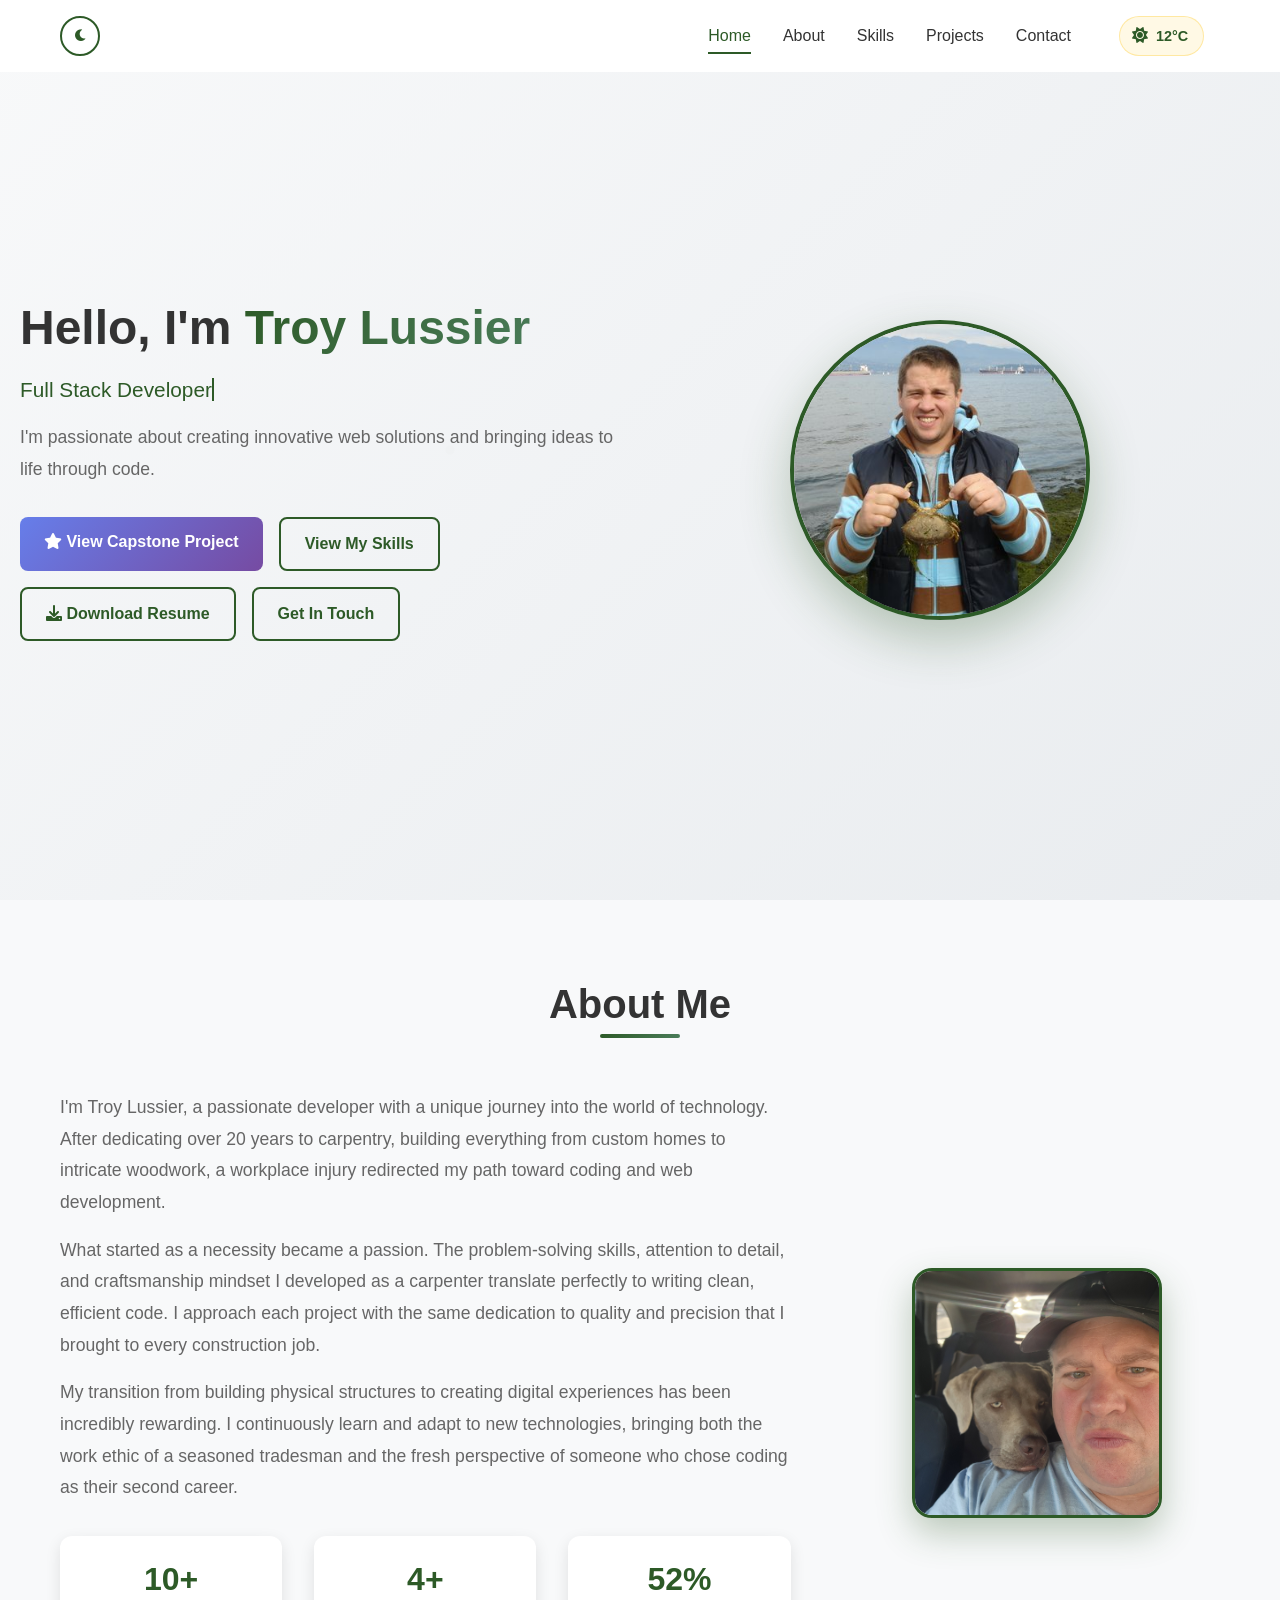
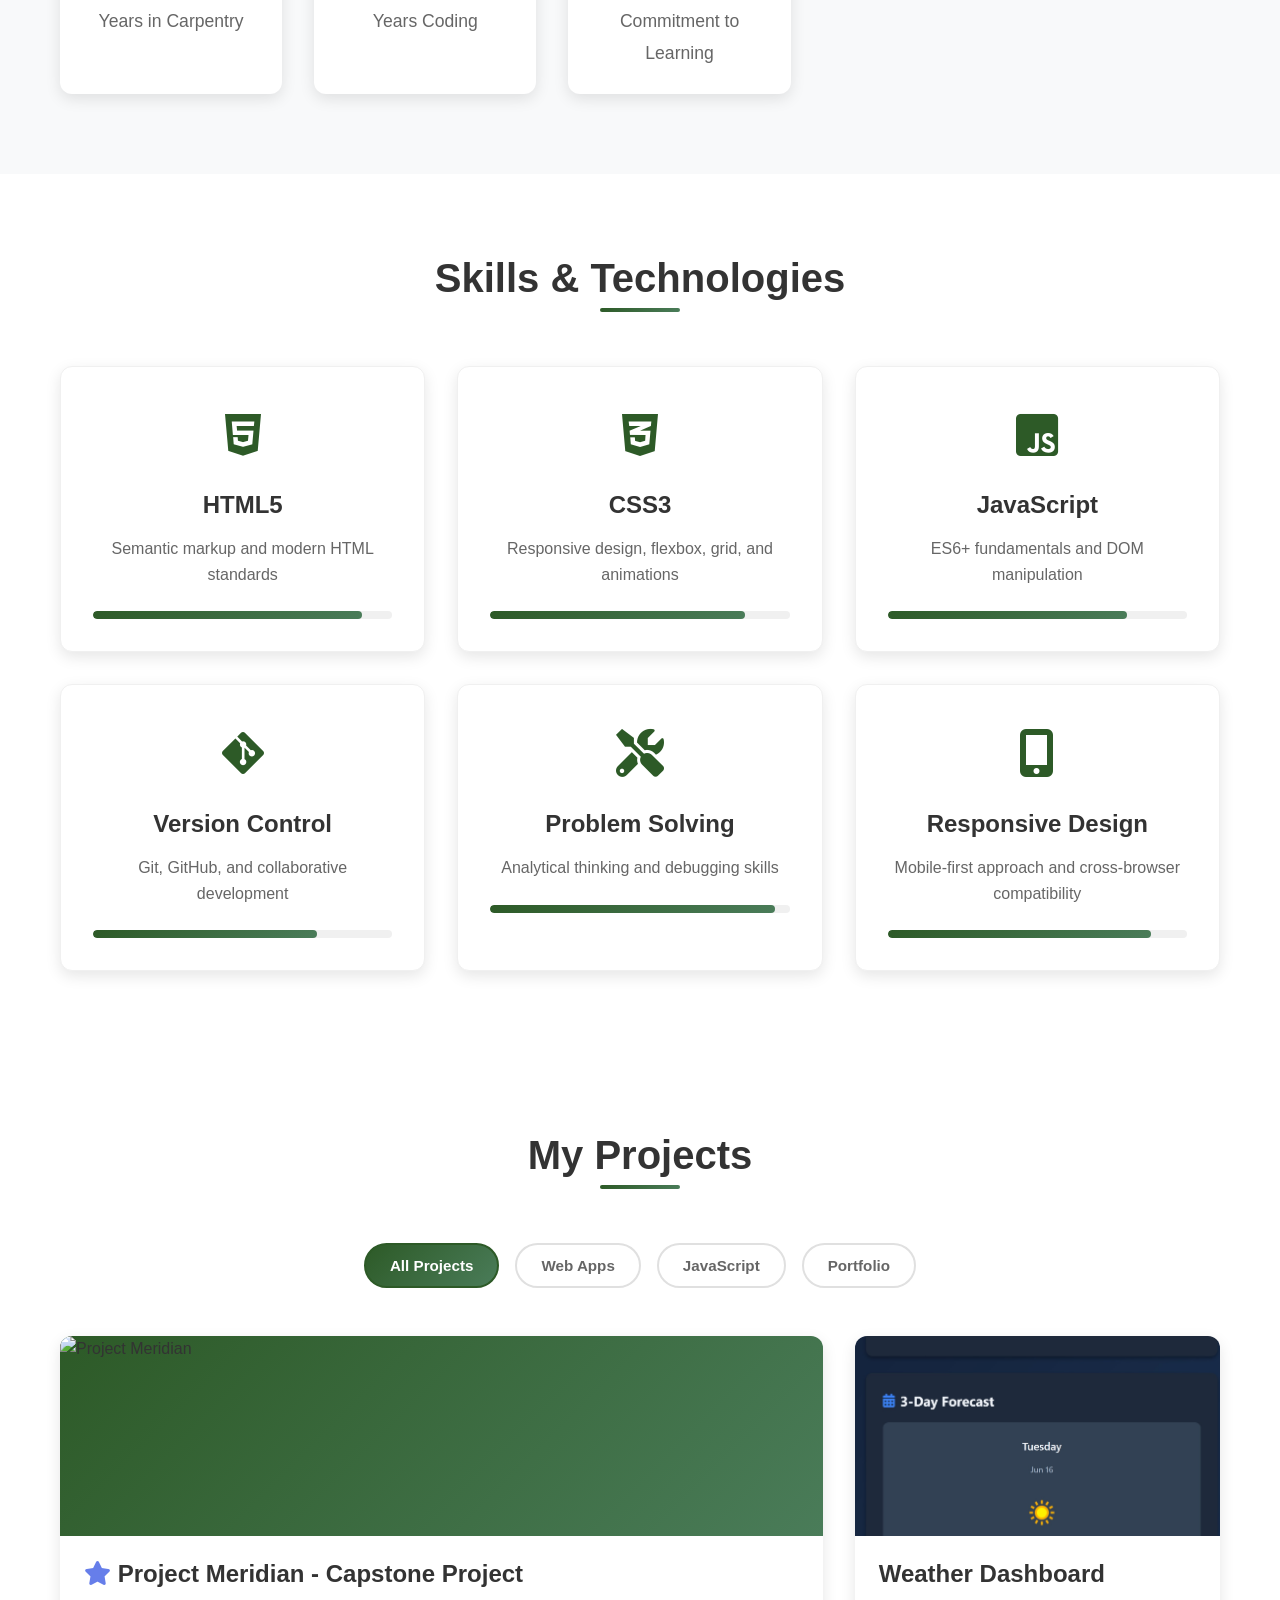
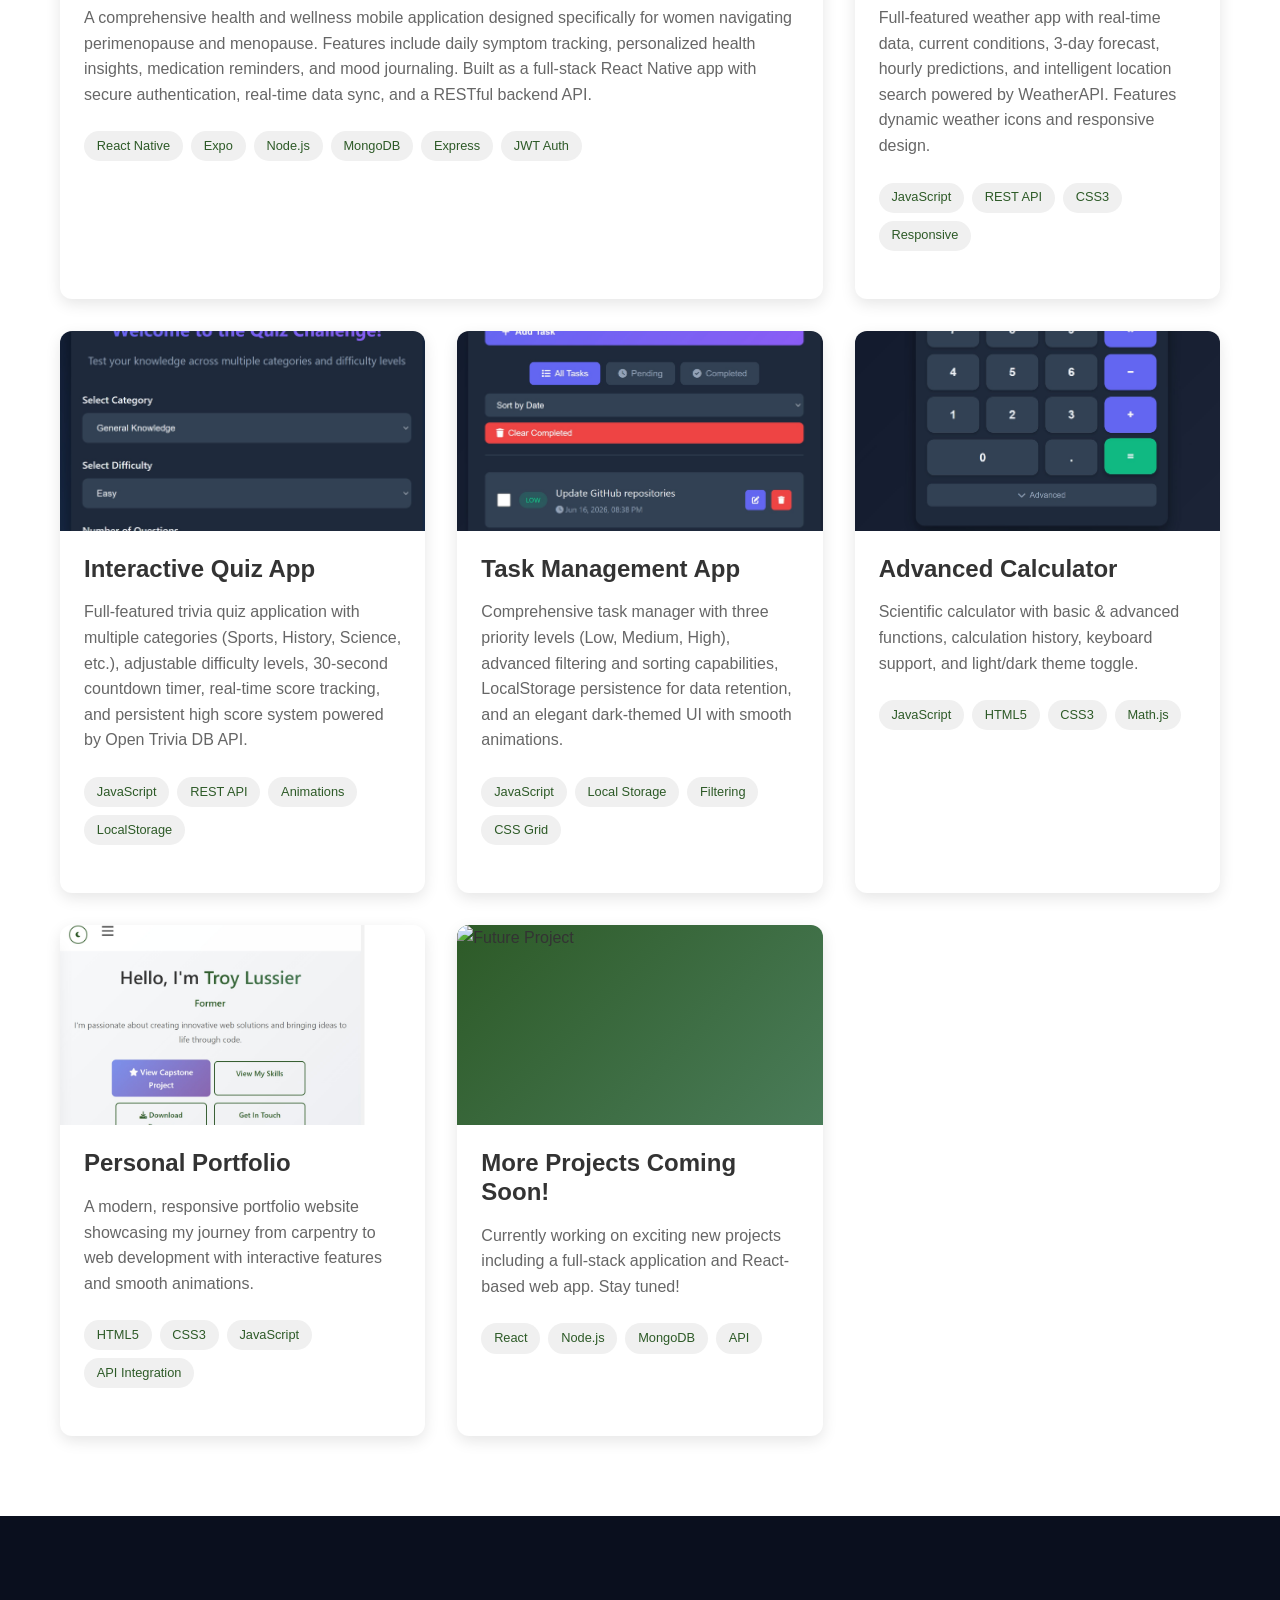
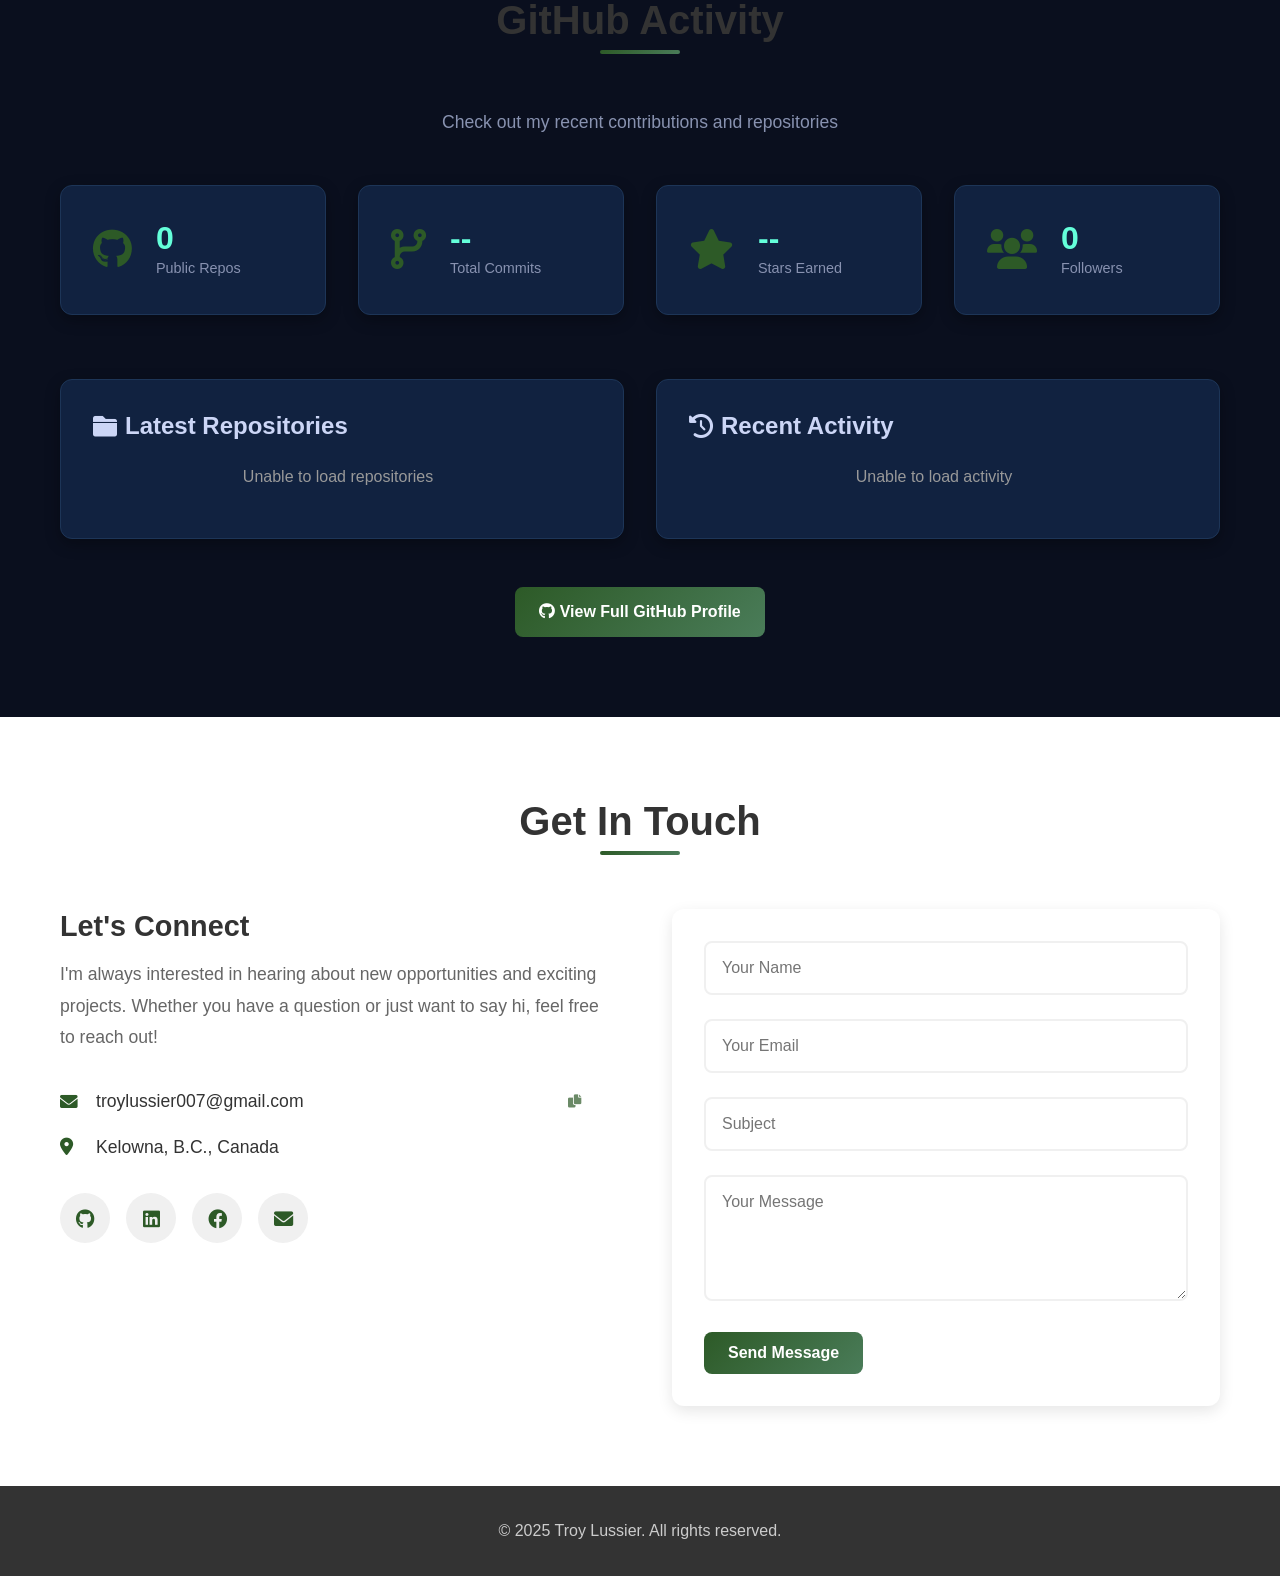
==== index.html @ 0b094eb4 "Update portfolio: Add Project Meridian capstone, capture project screenshots, update coding years to" ====
<!DOCTYPE html>
<html lang="en">
<head>
    <meta charset="UTF-8">
    <meta name="viewport" content="width=device-width, initial-scale=1.0">
    <title>Troy Lussier - Portfolio</title>
    <link rel="stylesheet" href="styles.css">
    <link href="https://cdnjs.cloudflare.com/ajax/libs/font-awesome/6.0.0/css/all.min.css" rel="stylesheet">
</head>
<body>
    <!-- This is where the Navigation Section is located -->
    <nav class="navbar">
        <div class="nav-container">
            <button class="theme-toggle" title="Toggle theme">
                <i class="fas fa-moon"></i>
            </button>
            <div class="nav-menu">
                <a href="#home" class="nav-link">Home</a>
                <a href="#about" class="nav-link">About</a>
                <a href="#skills" class="nav-link">Skills</a>
                <a href="#projects" class="nav-link">Projects</a>
                <a href="#contact" class="nav-link">Contact</a>
                <div class="weather-widget-nav" id="weatherWidgetNav">
                    <div class="weather-content-nav">
                        <div class="weather-icon-nav">
                            <i class="fas fa-cloud"></i>
                        </div>
                        <div class="weather-info-nav">
                            <div class="weather-temp-nav">--°</div>
                        </div>
                    </div>
                </div>
            </div>
            <div class="hamburger">
                <span class="bar"></span>
                <span class="bar"></span>
                <span class="bar"></span>
            </div>
        </div>
    </nav>

    <!-- This is where the Hero Section is located -->
    <section id="home" class="hero">
        <div class="hero-content">
            <h1>Hello, I'm <span class="highlight">Troy Lussier</span></h1>
            <p class="hero-subtitle">
                <span class="typing-text">Full Stack Developer & Creative Problem Solver</span>
            </p>
            <p class="hero-description">
                I'm passionate about creating innovative web solutions and bringing ideas to life through code.
            </p>
            <div class="hero-buttons">
                <a href="https://github.com/troytoews69-code/project-meridian-frontend" target="_blank" class="btn btn-primary" style="background: linear-gradient(135deg, #667eea 0%, #764ba2 100%); border: none; animation: pulse 2s infinite;">
                    <i class="fas fa-star"></i> View Capstone Project
                </a>
                <a href="#skills" class="btn btn-secondary">View My Skills</a>
                <a href="resume.pdf" class="btn btn-secondary" download>
                    <i class="fas fa-download"></i> Download Resume
                </a>
                <a href="#contact" class="btn btn-secondary">Get In Touch</a>
            </div>
        </div>
        <div class="hero-image">
            <div class="profile-photo">
                <img src="portfolio pic.jpg" alt="Troy Lussier - Developer" />
            </div>
        </div>
    </section>

    <!-- This is where the About Section is located -->
    <section id="about" class="about">
        <div class="container">
            <h2 class="section-title">About Me</h2>
            <div class="about-content">
                <div class="about-text">
                    <p>
                        I'm Troy Lussier, a passionate developer with a unique journey into the world of technology. 
                        After dedicating over 20 years to carpentry, building everything from custom homes to intricate 
                        woodwork, a workplace injury redirected my path toward coding and web development.
                    </p>
                    <p>
                        What started as a necessity became a passion. The problem-solving skills, attention to detail, 
                        and craftsmanship mindset I developed as a carpenter translate perfectly to writing clean, 
                        efficient code. I approach each project with the same dedication to quality and precision 
                        that I brought to every construction job.
                    </p>
                    <p>
                        My transition from building physical structures to creating digital experiences has been 
                        incredibly rewarding. I continuously learn and adapt to new technologies, bringing both 
                        the work ethic of a seasoned tradesman and the fresh perspective of someone who chose 
                        coding as their second career.
                    </p>
                    <div class="about-stats">
                        <div class="stat">
                            <h3>20+</h3>
                            <p>Years in Carpentry</p>
                        </div>
                        <div class="stat">
                            <h3>9+</h3>
                            <p>Years Coding</p>
                        </div>
                        <div class="stat">
                            <h3>100%</h3>
                            <p>Commitment to Learning</p>
                        </div>
                    </div>
                </div>
                <div class="about-image">
                    <div class="about-photo">
                        <img src="pic of me and floyd.jpg" alt="Troy Lussier with Floyd" />
                    </div>
                </div>
            </div>
        </div>
    </section>

    <!-- This is where the Skills Section is located -->
    <section id="skills" class="skills">
        <div class="container">
            <h2 class="section-title">Skills & Technologies</h2>
            <div class="skills-grid">
                <div class="skill-card">
                    <div class="skill-icon">
                        <i class="fab fa-html5"></i>
                    </div>
                    <h3>HTML5</h3>
                    <p>Semantic markup and modern HTML standards</p>
                    <div class="skill-progress" data-percentage="90">
                        <div class="progress-fill"></div>
                        <span class="progress-text">90%</span>
                    </div>
                </div>
                <div class="skill-card">
                    <div class="skill-icon">
                        <i class="fab fa-css3-alt"></i>
                    </div>
                    <h3>CSS3</h3>
                    <p>Responsive design, flexbox, grid, and animations</p>
                    <div class="skill-progress" data-percentage="85">
                        <div class="progress-fill"></div>
                        <span class="progress-text">85%</span>
                    </div>
                </div>
                <div class="skill-card">
                    <div class="skill-icon">
                        <i class="fab fa-js-square"></i>
                    </div>
                    <h3>JavaScript</h3>
                    <p>ES6+ fundamentals and DOM manipulation</p>
                    <div class="skill-progress" data-percentage="80">
                        <div class="progress-fill"></div>
                        <span class="progress-text">80%</span>
                    </div>
                </div>
                <div class="skill-card">
                    <div class="skill-icon">
                        <i class="fab fa-git-alt"></i>
                    </div>
                    <h3>Version Control</h3>
                    <p>Git, GitHub, and collaborative development</p>
                    <div class="skill-progress" data-percentage="75">
                        <div class="progress-fill"></div>
                        <span class="progress-text">75%</span>
                    </div>
                </div>
                <div class="skill-card">
                    <div class="skill-icon">
                        <i class="fas fa-tools"></i>
                    </div>
                    <h3>Problem Solving</h3>
                    <p>Analytical thinking and debugging skills</p>
                    <div class="skill-progress" data-percentage="95">
                        <div class="progress-fill"></div>
                        <span class="progress-text">95%</span>
                    </div>
                </div>
                <div class="skill-card">
                    <div class="skill-icon">
                        <i class="fas fa-mobile-alt"></i>
                    </div>
                    <h3>Responsive Design</h3>
                    <p>Mobile-first approach and cross-browser compatibility</p>
                    <div class="skill-progress" data-percentage="88">
                        <div class="progress-fill"></div>
                        <span class="progress-text">88%</span>
                    </div>
                </div>
            </div>
        </div>
    </section>

    <!-- this is where the Projects Section is located -->
    <section id="projects" class="projects">
        <div class="container">
            <h2 class="section-title">My Projects</h2>
            
            <!-- Project Filters -->
            <div class="project-filters">
                <button class="filter-btn active" data-filter="all">All Projects</button>
                <button class="filter-btn" data-filter="web">Web Apps</button>
                <button class="filter-btn" data-filter="javascript">JavaScript</button>
                <button class="filter-btn" data-filter="portfolio">Portfolio</button>
            </div>
            
            <!-- Projects Grid -->
            <div class="projects-grid">
                <!-- Featured Project: Project Meridian (Capstone) -->
                <div class="project-card" data-category="web javascript portfolio" style="grid-column: span 2;">
                    <div class="project-image">
                        <img src="https://via.placeholder.com/800x400/667eea/ffffff?text=Project+Meridian+%7C+Capstone+Project" alt="Project Meridian">
                        <div class="project-overlay">
                            <div class="project-links-overlay">
                                <a href="https://github.com/troytoews69-code/project-meridian-frontend" class="project-btn" target="_blank">
                                    <i class="fab fa-github"></i> Frontend Repo
                                </a>
                                <a href="https://github.com/troytoews69-code/project-meridian-backend" class="project-btn" target="_blank">
                                    <i class="fab fa-github"></i> Backend Repo
                                </a>
                            </div>
                        </div>
                    </div>
                    <div class="project-content">
                        <h3><i class="fas fa-star" style="color: #667eea;"></i> Project Meridian - Capstone Project</h3>
                        <p>A comprehensive health and wellness mobile application designed specifically for women navigating perimenopause and menopause. Features include daily symptom tracking, personalized health insights, medication reminders, and mood journaling. Built as a full-stack React Native app with secure authentication, real-time data sync, and a RESTful backend API.</p>
                        <div class="project-tech">
                            <span class="tech-tag">React Native</span>
                            <span class="tech-tag">Expo</span>
                            <span class="tech-tag">Node.js</span>
                            <span class="tech-tag">MongoDB</span>
                            <span class="tech-tag">Express</span>
                            <span class="tech-tag">JWT Auth</span>
                        </div>
                    </div>
                </div>

                <!-- Project 1: Weather Dashboard -->
                <div class="project-card" data-category="web javascript">
                    <div class="project-image">
                        <img src="weather-app-screenshot.jpg" alt="Weather App">
                        <div class="project-overlay">
                            <div class="project-links-overlay">
                                <a href="weather-app.html" class="project-btn">
                                    <i class="fas fa-external-link-alt"></i> Live Demo
                                </a>
                                <a href="https://github.com/troytoews69-code" class="project-btn" target="_blank">
                                    <i class="fab fa-github"></i> GitHub
                                </a>
                            </div>
                        </div>
                    </div>
                    <div class="project-content">
                        <h3>Weather Dashboard</h3>
                        <p>Full-featured weather app with real-time data, current conditions, 3-day forecast, hourly predictions, and intelligent location search powered by WeatherAPI. Features dynamic weather icons and responsive design.</p>
                        <div class="project-tech">
                            <span class="tech-tag">JavaScript</span>
                            <span class="tech-tag">REST API</span>
                            <span class="tech-tag">CSS3</span>
                            <span class="tech-tag">Responsive</span>
                        </div>
                    </div>
                </div>

                <!-- Project 2: Interactive Quiz App -->
                <div class="project-card" data-category="web javascript">
                    <div class="project-image">
                        <img src="quiz-app-screenshot.jpg" alt="Quiz Game">
                        <div class="project-overlay">
                            <div class="project-links-overlay">
                                <a href="quiz-app.html" class="project-btn">
                                    <i class="fas fa-external-link-alt"></i> Live Demo
                                </a>
                                <a href="https://github.com/troytoews69-code" class="project-btn" target="_blank">
                                    <i class="fab fa-github"></i> GitHub
                                </a>
                            </div>
                        </div>
                    </div>
                    <div class="project-content">
                        <h3>Interactive Quiz App</h3>
                        <p>Full-featured trivia quiz application with multiple categories (Sports, History, Science, etc.), adjustable difficulty levels, 30-second countdown timer, real-time score tracking, and persistent high score system powered by Open Trivia DB API.</p>
                        <div class="project-tech">
                            <span class="tech-tag">JavaScript</span>
                            <span class="tech-tag">REST API</span>
                            <span class="tech-tag">Animations</span>
                            <span class="tech-tag">LocalStorage</span>
                        </div>
                    </div>
                </div>

                <!-- Project 3: Task Manager -->
                <div class="project-card" data-category="web javascript">
                    <div class="project-image">
                        <img src="task-manager-screenshot.jpg" alt="Task Manager">
                        <div class="project-overlay">
                            <div class="project-links-overlay">
                                <a href="task-manager.html" class="project-btn">
                                    <i class="fas fa-external-link-alt"></i> Live Demo
                                </a>
                                <a href="https://github.com/troytoews69-code" class="project-btn" target="_blank">
                                    <i class="fab fa-github"></i> GitHub
                                </a>
                            </div>
                        </div>
                    </div>
                    <div class="project-content">
                        <h3>Task Management App</h3>
                        <p>Comprehensive task manager with three priority levels (Low, Medium, High), advanced filtering and sorting capabilities, LocalStorage persistence for data retention, and an elegant dark-themed UI with smooth animations.</p>
                        <div class="project-tech">
                            <span class="tech-tag">JavaScript</span>
                            <span class="tech-tag">Local Storage</span>
                            <span class="tech-tag">Filtering</span>
                            <span class="tech-tag">CSS Grid</span>
                        </div>
                    </div>
                </div>

                <!-- Project 4: Calculator -->
                <div class="project-card" data-category="javascript web">
                    <div class="project-image">
                        <img src="calculator-screenshot.jpg" alt="Calculator">
                        <div class="project-overlay">
                            <div class="project-links-overlay">
                                <a href="calculator.html" class="project-btn">
                                    <i class="fas fa-external-link-alt"></i> Live Demo
                                </a>
                                <a href="https://github.com/troytoews69-code" class="project-btn" target="_blank">
                                    <i class="fab fa-github"></i> GitHub
                                </a>
                            </div>
                        </div>
                    </div>
                    <div class="project-content">
                        <h3>Advanced Calculator</h3>
                        <p>Scientific calculator with basic & advanced functions, calculation history, keyboard support, and light/dark theme toggle.</p>
                        <div class="project-tech">
                            <span class="tech-tag">JavaScript</span>
                            <span class="tech-tag">HTML5</span>
                            <span class="tech-tag">CSS3</span>
                            <span class="tech-tag">Math.js</span>
                        </div>
                    </div>
                </div>

                <!-- Project 5: Personal Portfolio -->
                <div class="project-card" data-category="portfolio web">
                    <div class="project-image">
                        <img src="portfolio-screenshot.jpg" alt="Portfolio Project">
                        <div class="project-overlay">
                            <div class="project-links-overlay">
                                <a href="#" class="project-btn" target="_blank">
                                    <i class="fas fa-external-link-alt"></i> Live Demo
                                </a>
                                <a href="https://github.com/troytoews69-code" class="project-btn" target="_blank">
                                    <i class="fab fa-github"></i> GitHub
                                </a>
                            </div>
                        </div>
                    </div>
                    <div class="project-content">
                        <h3>Personal Portfolio</h3>
                        <p>A modern, responsive portfolio website showcasing my journey from carpentry to web development with interactive features and smooth animations.</p>
                        <div class="project-tech">
                            <span class="tech-tag">HTML5</span>
                            <span class="tech-tag">CSS3</span>
                            <span class="tech-tag">JavaScript</span>
                            <span class="tech-tag">API Integration</span>
                        </div>
                    </div>
                </div>

                <!-- Project 6: Coming Soon -->
                <div class="project-card" data-category="portfolio web">
                    <div class="project-image">
                        <img src="https://via.placeholder.com/400x250/4a7c59/ffffff?text=Coming+Soon" alt="Future Project">
                        <div class="project-overlay">
                            <div class="project-links-overlay">
                                <a href="#" class="project-btn" target="_blank">
                                    <i class="fas fa-hourglass-half"></i> In Progress
                                </a>
                            </div>
                        </div>
                    </div>
                    <div class="project-content">
                        <h3>More Projects Coming Soon!</h3>
                        <p>Currently working on exciting new projects including a full-stack application and React-based web app. Stay tuned!</p>
                        <div class="project-tech">
                            <span class="tech-tag">React</span>
                            <span class="tech-tag">Node.js</span>
                            <span class="tech-tag">MongoDB</span>
                            <span class="tech-tag">API</span>
                        </div>
                    </div>
                </div>
            </div>
        </div>
    </section>

    <!-- this is where the GitHub Activity Section is located -->
    <section id="github" class="github-activity">
        <div class="container">
            <h2 class="section-title">GitHub Activity</h2>
            <p class="github-subtitle">Check out my recent contributions and repositories</p>
            
            <div class="github-stats">
                <div class="github-stat-card">
                    <div class="stat-icon">
                        <i class="fab fa-github"></i>
                    </div>
                    <div class="stat-info">
                        <h3 id="totalRepos">--</h3>
                        <p>Public Repos</p>
                    </div>
                </div>
                <div class="github-stat-card">
                    <div class="stat-icon">
                        <i class="fas fa-code-branch"></i>
                    </div>
                    <div class="stat-info">
                        <h3 id="totalCommits">--</h3>
                        <p>Total Commits</p>
                    </div>
                </div>
                <div class="github-stat-card">
                    <div class="stat-icon">
                        <i class="fas fa-star"></i>
                    </div>
                    <div class="stat-info">
                        <h3 id="totalStars">--</h3>
                        <p>Stars Earned</p>
                    </div>
                </div>
                <div class="github-stat-card">
                    <div class="stat-icon">
                        <i class="fas fa-users"></i>
                    </div>
                    <div class="stat-info">
                        <h3 id="totalFollowers">--</h3>
                        <p>Followers</p>
                    </div>
                </div>
            </div>

            <div class="github-content">
                <div class="github-repos">
                    <h3>
                        <i class="fas fa-folder"></i> Latest Repositories
                    </h3>
                    <div id="reposList" class="repos-list">
                        <div class="loading-spinner">
                            <i class="fas fa-spinner fa-spin"></i>
                            <p>Loading repositories...</p>
                        </div>
                    </div>
                </div>

                <div class="github-events">
                    <h3>
                        <i class="fas fa-history"></i> Recent Activity
                    </h3>
                    <div id="activityFeed" class="activity-feed">
                        <div class="loading-spinner">
                            <i class="fas fa-spinner fa-spin"></i>
                            <p>Loading activity...</p>
                        </div>
                    </div>
                </div>
            </div>

            <div class="github-link-section">
                <a href="https://github.com/troytoews69-code" target="_blank" class="btn btn-primary">
                    <i class="fab fa-github"></i> View Full GitHub Profile
                </a>
            </div>
        </div>
    </section>

    <!-- this is where the Contact Section is located -->
    <section id="contact" class="contact">
        <div class="container">
            <h2 class="section-title">Get In Touch</h2>
            <div class="contact-content">
                <div class="contact-info">
                    <h3>Let's Connect</h3>
                    <p>
                        I'm always interested in hearing about new opportunities and exciting projects. 
                        Whether you have a question or just want to say hi, feel free to reach out!
                    </p>
                    <div class="contact-details">
                        <div class="contact-item">
                            <i class="fas fa-envelope"></i>
                            <span>troylussier007@gmail.com</span>
                            <button class="copy-btn" data-copy="troylussier007@gmail.com" title="Copy email">
                                <i class="fas fa-copy"></i>
                            </button>
                        </div>
                        <div class="contact-item">
                            <i class="fas fa-map-marker-alt"></i>
                            <span>Kelowna, B.C., Canada</span>
                        </div>
                    </div>
                    <div class="social-links">
                        <a href="https://github.com/troytoews69-code" target="_blank" class="social-link" title="GitHub">
                            <i class="fab fa-github"></i>
                        </a>
                        <a href="https://www.linkedin.com/in/troy-lussier-3a4bb069" target="_blank" class="social-link" title="LinkedIn">
                            <i class="fab fa-linkedin"></i>
                        </a>
                        <a href="https://www.facebook.com/troytoews69" target="_blank" class="social-link" title="Facebook">
                            <i class="fab fa-facebook"></i>
                        </a>
                        <a href="mailto:troylussier007@gmail.com" class="social-link" title="Email">
                            <i class="fas fa-envelope"></i>
                        </a>
                    </div>
                </div>
                <div class="contact-form">
                    <form>
                        <div class="form-group">
                            <input type="text" id="name" name="name" placeholder="Your Name" required>
                        </div>
                        <div class="form-group">
                            <input type="email" id="email" name="email" placeholder="Your Email" required>
                        </div>
                        <div class="form-group">
                            <input type="text" id="subject" name="subject" placeholder="Subject" required>
                        </div>
                        <div class="form-group">
                            <textarea id="message" name="message" placeholder="Your Message" rows="5" required></textarea>
                        </div>
                        <button type="submit" class="btn btn-primary">Send Message</button>
                    </form>
                </div>
            </div>
        </div>
    </section>

    <!-- This is where the Footer Section is located -->
    <footer class="footer">
        <div class="container">
            <p>&copy; 2025 Troy Lussier. All rights reserved.</p>
        </div>
    </footer>

    <!-- This is the Scroll to Top Button -->
    <button class="scroll-to-top" id="scrollToTop" title="Back to top">
        <i class="fas fa-arrow-up"></i>
    </button>

    <script src="script.js"></script>
</body>
</html>
---- styles.css ----
/* This is the Reset and Base Styles section */
* {
    margin: 0;
    padding: 0;
    box-sizing: border-box;
}

html {
    scroll-behavior: smooth;
}

body {
    font-family: 'Segoe UI', Tahoma, Geneva, Verdana, sans-serif;
    line-height: 1.6;
    color: #333;
    overflow-x: hidden;
}

.container {
    max-width: 1200px;
    margin: 0 auto;
    padding: 0 20px;
}

/* This is the typography */
h1, h2, h3, h4, h5, h6 {
    font-weight: 600;
    line-height: 1.2;
}

h1 {
    font-size: 3rem;
    margin-bottom: 1rem;
}

h2 {
    font-size: 2.5rem;
    margin-bottom: 1rem;
}

h3 {
    font-size: 1.5rem;
    margin-bottom: 0.5rem;
}

p {
    margin-bottom: 1rem;
    color: #666;
}

/* This is the buttons section */
.btn {
    display: inline-block;
    padding: 12px 24px;
    border: none;
    border-radius: 8px;
    text-decoration: none;
    font-weight: 600;
    text-align: center;
    transition: all 0.3s ease;
    cursor: pointer;
    font-size: 1rem;
}

.btn-primary {
    background: linear-gradient(135deg, #2d5a27 0%, #4a7c59 100%);
    color: white;
}

.btn-primary:hover {
    transform: translateY(-2px);
    box-shadow: 0 10px 25px rgba(45, 90, 39, 0.3);
}

.btn-secondary {
    background: transparent;
    color: #2d5a27;
    border: 2px solid #2d5a27;
}

.btn-secondary:hover {
    background: #2d5a27;
    color: white;
    transform: translateY(-2px);
}

/* This is the navigation area */
.navbar {
    position: fixed;
    top: 0;
    left: 0;
    right: 0;
    background: rgba(255, 255, 255, 0.95);
    backdrop-filter: blur(10px);
    z-index: 1000;
    padding: 1rem 0;
    transition: all 0.3s ease;
}

.navbar.scrolled {
    background: rgba(255, 255, 255, 0.98);
    box-shadow: 0 2px 20px rgba(0, 0, 0, 0.1);
}

.nav-container {
    max-width: 1200px;
    margin: 0 auto;
    padding: 0 20px;
    display: flex;
    justify-content: flex-start;
    align-items: center;
    gap: 2rem;
}

.nav-menu {
    display: flex;
    gap: 2rem;
    align-items: center;
    margin-left: auto;
}

.theme-toggle {
    background: none;
    border: 2px solid #2d5a27;
    color: #2d5a27;
    width: 40px;
    height: 40px;
    border-radius: 50%;
    cursor: pointer;
    display: flex;
    align-items: center;
    justify-content: center;
    transition: all 0.3s ease;
    margin: 0;
    position: relative;
    overflow: hidden;
    flex-shrink: 0;
}

.theme-toggle:hover {
    background: #2d5a27;
    color: white;
    transform: scale(1.1);
}

.theme-toggle:active {
    transform: scale(0.95);
}

.theme-toggle i {
    transition: all 0.3s ease;
}

.nav-link {
    text-decoration: none;
    color: #333;
    font-weight: 500;
    transition: color 0.3s ease;
    position: relative;
}

.nav-link:hover {
    color: #2d5a27;
}

.nav-link::after {
    content: '';
    position: absolute;
    bottom: -5px;
    left: 0;
    width: 0;
    height: 2px;
    background: #2d5a27;
    transition: width 0.3s ease;
}

.nav-link:hover::after {
    width: 100%;
}

.hamburger {
    display: none;
    flex-direction: column;
    cursor: pointer;
}

.bar {
    width: 25px;
    height: 3px;
    background: #333;
    margin: 3px 0;
    transition: 0.3s;
}

/* This is the hero section */
.hero {
    min-height: 100vh;
    display: flex;
    align-items: center;
    padding: 120px 20px 80px;
    background: linear-gradient(135deg, #f8f9fa 0%, #e9ecef 100%);
    position: relative;
    overflow: hidden;
}

.hero::before {
    content: '';
    position: absolute;
    top: 0;
    left: 0;
    right: 0;
    bottom: 0;
    background: url('data:image/svg+xml,<svg xmlns="http://www.w3.org/2000/svg" viewBox="0 0 100 100"><defs><pattern id="grain" width="100" height="100" patternUnits="userSpaceOnUse"><circle cx="50" cy="50" r="0.5" fill="%23000" opacity="0.1"/></pattern></defs><rect width="100" height="100" fill="url(%23grain)"/></svg>');
    opacity: 0.1;
}

.hero-content {
    flex: 1;
    max-width: 600px;
    position: relative;
    z-index: 2;
}

.hero-subtitle {
    font-size: 1.3rem;
    color: #2d5a27;
    margin-bottom: 1rem;
    font-weight: 500;
}

.hero-description {
    font-size: 1.1rem;
    margin-bottom: 2rem;
    line-height: 1.8;
}

.highlight {
    background: linear-gradient(135deg, #2d5a27 0%, #4a7c59 100%);
    background-clip: text;
    -webkit-background-clip: text;
    -webkit-text-fill-color: transparent;
}

.hero-buttons {
    display: flex;
    gap: 1rem;
    flex-wrap: wrap;
}

.hero-image {
    flex: 1;
    display: flex;
    justify-content: center;
    align-items: center;
    position: relative;
    z-index: 2;
}

.profile-photo {
    width: 300px;
    height: 300px;
    border-radius: 50%;
    overflow: hidden;
    box-shadow: 0 20px 50px rgba(45, 90, 39, 0.3);
    border: 4px solid #2d5a27;
}

.profile-photo img {
    width: 100%;
    height: 100%;
    object-fit: cover;
    object-position: center;
}

@keyframes float {
    0%, 100% { transform: translateY(0px); }
    50% { transform: translateY(-20px); }
}

/* This is the section for styles */
section {
    padding: 80px 0;
}

.section-title {
    text-align: center;
    margin-bottom: 4rem;
    position: relative;
}

.section-title::after {
    content: '';
    position: absolute;
    bottom: -10px;
    left: 50%;
    transform: translateX(-50%);
    width: 80px;
    height: 4px;
    background: linear-gradient(135deg, #2d5a27 0%, #4a7c59 100%);
    border-radius: 2px;
}

/* This is where we style the about section */
.about {
    background: #f8f9fa;
}

.about-content {
    display: grid;
    grid-template-columns: 2fr 1fr;
    gap: 4rem;
    align-items: center;
}

.about-text {
    font-size: 1.1rem;
    line-height: 1.8;
}

.about-stats {
    display: grid;
    grid-template-columns: repeat(3, 1fr);
    gap: 2rem;
    margin-top: 2rem;
}

.stat {
    text-align: center;
    padding: 1.5rem;
    background: white;
    border-radius: 12px;
    box-shadow: 0 5px 15px rgba(0, 0, 0, 0.1);
    transition: transform 0.3s ease;
}

.stat:hover {
    transform: translateY(-5px);
}

.stat h3 {
    font-size: 2rem;
    color: #2d5a27;
    margin-bottom: 0.5rem;
}

.stat p {
    color: #666;
    margin: 0;
    font-weight: 500;
}

.about-image {
    display: flex;
    justify-content: center;
}

.about-photo {
    width: 250px;
    height: 250px;
    border-radius: 20px;
    overflow: hidden;
    box-shadow: 0 15px 35px rgba(45, 90, 39, 0.3);
    border: 3px solid #2d5a27;
}

.about-photo img {
    width: 100%;
    height: 100%;
    object-fit: cover;
    object-position: center;
}

/* This is where we style the skills section */
.skills-grid {
    display: grid;
    grid-template-columns: repeat(auto-fit, minmax(300px, 1fr));
    gap: 2rem;
}

.skill-card {
    background: white;
    padding: 2rem;
    border-radius: 12px;
    text-align: center;
    box-shadow: 0 5px 15px rgba(0, 0, 0, 0.1);
    transition: all 0.3s ease;
    border: 1px solid #f0f0f0;
    position: relative;
    transform: translateY(0);
}

.skill-card:hover {
    transform: translateY(-10px);
    box-shadow: 0 15px 35px rgba(0, 0, 0, 0.15);
}

.skill-icon {
    font-size: 3rem;
    color: #2d5a27;
    margin-bottom: 1rem;
}

.skill-card h3 {
    color: #333;
    margin-bottom: 1rem;
}

.skill-card p {
    color: #666;
    line-height: 1.6;
    margin-bottom: 1.5rem;
}

.skill-progress {
    position: relative;
    background: #f0f0f0;
    height: 8px;
    border-radius: 4px;
    overflow: hidden;
    margin-top: 1rem;
}

.progress-fill {
    background: linear-gradient(135deg, #2d5a27 0%, #4a7c59 100%);
    height: 100%;
    width: 0%;
    border-radius: 4px;
    transition: width 2s ease-in-out;
}

.progress-text {
    position: absolute;
    top: -25px;
    right: 0;
    font-size: 0.8rem;
    font-weight: 600;
    color: #2d5a27;
}

/* This is where we style the projects section */
.projects {
    background: #f8f9fa;
}

.projects-grid {
    display: grid;
    grid-template-columns: repeat(auto-fit, minmax(350px, 1fr));
    gap: 2rem;
}

.project-card {
    background: white;
    border-radius: 12px;
    overflow: hidden;
    box-shadow: 0 5px 15px rgba(0, 0, 0, 0.1);
    transition: all 0.3s ease;
}

.project-card:hover {
    transform: translateY(-10px);
    box-shadow: 0 15px 35px rgba(0, 0, 0, 0.15);
}

/* Projects Section */
.projects {
    background: #fff;
}

/* This is the github Activity Section */
.github-activity {
    background: #0a0f1e;
    padding: 80px 0;
}

.github-subtitle {
    text-align: center;
    font-size: 1.1rem;
    color: #8892b0;
    margin-bottom: 3rem;
}

.github-stats {
    display: grid;
    grid-template-columns: repeat(auto-fit, minmax(200px, 1fr));
    gap: 2rem;
    margin-bottom: 4rem;
}

.github-stat-card {
    background: #112240;
    padding: 2rem;
    border-radius: 12px;
    box-shadow: 0 5px 15px rgba(0, 0, 0, 0.3);
    display: flex;
    align-items: center;
    gap: 1.5rem;
    transition: all 0.3s ease;
    border: 1px solid #1d3557;
}

.github-stat-card:hover {
    transform: translateY(-5px);
    box-shadow: 0 10px 25px rgba(45, 90, 39, 0.3);
    border-color: #2d5a27;
}

.github-stat-card .stat-icon {
    font-size: 2.5rem;
    color: #2d5a27;
    flex-shrink: 0;
}

.github-stat-card .stat-info h3 {
    font-size: 2rem;
    color: #64ffda;
    margin: 0;
    font-weight: 700;
}

.github-stat-card .stat-info p {
    margin: 0;
    color: #8892b0;
    font-size: 0.9rem;
}

.github-content {
    display: grid;
    grid-template-columns: 1fr 1fr;
    gap: 2rem;
    margin-bottom: 3rem;
}

.github-repos,
.github-events {
    background: #112240;
    padding: 2rem;
    border-radius: 12px;
    box-shadow: 0 5px 15px rgba(0, 0, 0, 0.3);
    border: 1px solid #1d3557;
}

.github-repos h3,
.github-events h3 {
    color: #ccd6f6;
    margin-bottom: 1.5rem;
    display: flex;
    align-items: center;
    gap: 0.5rem;
}

.repos-list,
.activity-feed {
    max-height: 500px;
    overflow-y: auto;
    padding-right: 0.5rem;
}

.repos-list::-webkit-scrollbar,
.activity-feed::-webkit-scrollbar {
    width: 8px;
}

.repos-list::-webkit-scrollbar-track,
.activity-feed::-webkit-scrollbar-track {
    background: #0a192f;
    border-radius: 4px;
}

.repos-list::-webkit-scrollbar-thumb,
.activity-feed::-webkit-scrollbar-thumb {
    background: #2d5a27;
    border-radius: 4px;
}

.repos-list::-webkit-scrollbar-thumb:hover,
.activity-feed::-webkit-scrollbar-thumb:hover {
    background: #3d7a37;
}

.repo-item {
    padding: 1.5rem;
    border: 1px solid #1d3557;
    border-radius: 8px;
    margin-bottom: 1rem;
    transition: all 0.3s ease;
    background: #0a192f;
}

.repo-item:hover {
    border-color: #2d5a27;
    box-shadow: 0 4px 12px rgba(45, 90, 39, 0.2);
    transform: translateX(5px);
}

.repo-header {
    display: flex;
    align-items: center;
    gap: 0.5rem;
    margin-bottom: 0.5rem;
}

.repo-header i {
    color: #2d5a27;
}

.repo-name {
    font-weight: 600;
    color: #64ffda;
    font-size: 1.1rem;
    text-decoration: none;
}

.repo-name:hover {
    text-decoration: underline;
    color: #2d5a27;
}

.repo-description {
    color: #8892b0;
    font-size: 0.9rem;
    margin-bottom: 0.75rem;
}

.repo-meta {
    display: flex;
    gap: 1.5rem;
    font-size: 0.85rem;
    color: #8892b0;
}

.repo-meta span {
    display: flex;
    align-items: center;
    gap: 0.3rem;
}

.activity-item {
    padding: 1rem;
    border-left: 3px solid #2d5a27;
    background: #0a192f;
    border-radius: 4px;
    margin-bottom: 1rem;
    transition: all 0.3s ease;
}

.activity-item:hover {
    background: #112240;
    transform: translateX(5px);
}

.activity-type {
    font-weight: 600;
    color: #64ffda;
    margin-bottom: 0.3rem;
    display: flex;
    align-items: center;
    gap: 0.5rem;
}

.activity-type i {
    color: #2d5a27;
}

.activity-description {
    color: #8892b0;
    font-size: 0.9rem;
    margin-bottom: 0.3rem;
}

.activity-time {
    color: #4a5568;
    font-size: 0.8rem;
}

.loading-spinner {
    text-align: center;
    padding: 3rem;
    color: #8892b0;
}

.loading-spinner i {
    font-size: 2rem;
    margin-bottom: 1rem;
}

.github-link-section {
    text-align: center;
}

.repos-list::-webkit-scrollbar,
.activity-feed::-webkit-scrollbar {
    width: 6px;
}

.repos-list::-webkit-scrollbar-track,
.activity-feed::-webkit-scrollbar-track {
    background: #f1f1f1;
    border-radius: 4px;
}

.repos-list::-webkit-scrollbar-thumb,
.activity-feed::-webkit-scrollbar-thumb {
    background: #2d5a27;
    border-radius: 4px;
}

/* This is the projects section */
.projects {
    background: #fff;
}

.project-filters {
    display: flex;
    justify-content: center;
    gap: 1rem;
    margin-bottom: 3rem;
    flex-wrap: wrap;
}

.filter-btn {
    padding: 0.75rem 1.5rem;
    background: white;
    border: 2px solid #e0e0e0;
    border-radius: 25px;
    color: #666;
    font-weight: 600;
    cursor: pointer;
    transition: all 0.3s ease;
    font-size: 0.95rem;
}

.filter-btn:hover {
    border-color: #2d5a27;
    color: #2d5a27;
    transform: translateY(-2px);
}

.filter-btn.active {
    background: linear-gradient(135deg, #2d5a27 0%, #4a7c59 100%);
    color: white;
    border-color: #2d5a27;
}

.projects-grid {
    display: grid;
    grid-template-columns: repeat(auto-fit, minmax(350px, 1fr));
    gap: 2rem;
}

.project-card {
    background: white;
    border-radius: 12px;
    overflow: hidden;
    box-shadow: 0 5px 15px rgba(0, 0, 0, 0.1);
    transition: all 0.4s ease;
    opacity: 1;
    transform: scale(1);
}

.project-card.hidden {
    opacity: 0;
    transform: scale(0.8);
    height: 0;
    margin: 0;
    padding: 0;
    overflow: hidden;
}

.project-card:hover {
    transform: translateY(-10px) scale(1.02);
    box-shadow: 0 15px 35px rgba(0, 0, 0, 0.2);
}

.project-image {
    height: 250px;
    position: relative;
    overflow: hidden;
}

.project-image img {
    width: 100%;
    height: 100%;
    object-fit: cover;
    transition: transform 0.4s ease;
}

.project-card:hover .project-image img {
    transform: scale(1.1);
}

.project-overlay {
    position: absolute;
    top: 0;
    left: 0;
    right: 0;
    bottom: 0;
    background: rgba(45, 90, 39, 0.95);
    display: flex;
    align-items: center;
    justify-content: center;
    opacity: 0;
    transition: opacity 0.4s ease;
}

.project-card:hover .project-overlay {
    opacity: 1;
}

.project-links-overlay {
    display: flex;
    gap: 1rem;
    flex-direction: column;
}

.project-btn {
    padding: 0.75rem 1.5rem;
    background: white;
    color: #2d5a27;
    text-decoration: none;
    border-radius: 8px;
    font-weight: 600;
    transition: all 0.3s ease;
    display: inline-flex;
    align-items: center;
    justify-content: center;
    gap: 0.5rem;
}

.project-btn:hover {
    background: #2d5a27;
    color: white;
    transform: translateY(-2px);
}

.project-image {
    height: 200px;
    background: linear-gradient(135deg, #2d5a27 0%, #4a7c59 100%);
    display: flex;
    align-items: center;
    justify-content: center;
}

.project-placeholder {
    font-size: 4rem;
    color: white;
}

.project-content {
    padding: 1.5rem;
}

.project-content h3 {
    color: #333;
    margin-bottom: 1rem;
}

.project-content p {
    color: #666;
    margin-bottom: 1.5rem;
    line-height: 1.6;
}

.project-tech {
    display: flex;
    flex-wrap: wrap;
    gap: 0.5rem;
    margin-bottom: 1.5rem;
}

.tech-tag {
    background: #f0f0f0;
    color: #2d5a27;
    padding: 0.3rem 0.8rem;
    border-radius: 20px;
    font-size: 0.8rem;
    font-weight: 500;
}

.project-links {
    display: flex;
    gap: 1rem;
}

.project-link {
    color: #2d5a27;
    text-decoration: none;
    font-weight: 500;
    transition: color 0.3s ease;
}

.project-link:hover {
    color: #4a7c59;
}

.project-link i {
    margin-right: 0.5rem;
}

/* This is where we style the contact section */
.contact-content {
    display: grid;
    grid-template-columns: 1fr 1fr;
    gap: 4rem;
}

.contact-info h3 {
    color: #333;
    margin-bottom: 1rem;
    font-size: 1.8rem;
}

.contact-info p {
    font-size: 1.1rem;
    line-height: 1.8;
    margin-bottom: 2rem;
}

.contact-details {
    margin-bottom: 2rem;
}

.contact-item {
    display: flex;
    align-items: center;
    margin-bottom: 1rem;
    font-size: 1.1rem;
    position: relative;
}

.contact-item i {
    color: #2d5a27;
    margin-right: 1rem;
    width: 20px;
}

.copy-btn {
    background: none;
    border: none;
    color: #2d5a27;
    cursor: pointer;
    padding: 0.5rem;
    margin-left: auto;
    border-radius: 4px;
    transition: all 0.3s ease;
    opacity: 0.7;
}

.copy-btn:hover {
    background: #f0f0f0;
    opacity: 1;
    transform: scale(1.1);
}

.social-links {
    display: flex;
    gap: 1rem;
}

.social-link {
    width: 50px;
    height: 50px;
    border-radius: 50%;
    background: #f0f0f0;
    display: flex;
    align-items: center;
    justify-content: center;
    color: #2d5a27;
    font-size: 1.2rem;
    text-decoration: none;
    transition: all 0.3s ease;
}

.social-link:hover {
    background: #2d5a27;
    color: white;
    transform: translateY(-3px);
}

/* This is where we style the contact form */
.contact-form {
    background: white;
    padding: 2rem;
    border-radius: 12px;
    box-shadow: 0 5px 15px rgba(0, 0, 0, 0.1);
}

.form-group {
    margin-bottom: 1.5rem;
}

.form-group input,
.form-group textarea {
    width: 100%;
    padding: 1rem;
    border: 2px solid #f0f0f0;
    border-radius: 8px;
    font-size: 1rem;
    transition: border-color 0.3s ease;
    font-family: inherit;
}

.form-group input:focus,
.form-group textarea:focus {
    outline: none;
    border-color: #2d5a27;
}

.form-group textarea {
    resize: vertical;
    min-height: 120px;
}

/* This is where we style the footer */
.footer {
    background: #333;
    color: white;
    text-align: center;
    padding: 2rem 0;
}

.footer p {
    margin: 0;
    color: #ccc;
}

/* This is where we style the scroll to top button */
.scroll-to-top {
    position: fixed;
    bottom: 30px;
    right: 30px;
    width: 50px;
    height: 50px;
    background: linear-gradient(135deg, #2d5a27 0%, #4a7c59 100%);
    color: white;
    border: none;
    border-radius: 50%;
    cursor: pointer;
    display: flex;
    align-items: center;
    justify-content: center;
    font-size: 1.2rem;
    box-shadow: 0 4px 12px rgba(45, 90, 39, 0.3);
    transition: all 0.3s ease;
    opacity: 0;
    visibility: hidden;
    transform: translateY(20px);
    z-index: 1000;
}

.scroll-to-top.visible {
    opacity: 1;
    visibility: visible;
    transform: translateY(0);
}

.scroll-to-top:hover {
    transform: translateY(-3px);
    box-shadow: 0 6px 16px rgba(45, 90, 39, 0.4);
}

/* This is where we style the weather widget in navigation */
.weather-widget-nav {
    display: flex;
    align-items: center;
    background: rgba(45, 90, 39, 0.1);
    border: 1px solid rgba(45, 90, 39, 0.2);
    border-radius: 20px;
    padding: 6px 12px;
    margin: 0 1rem;
    transition: all 0.3s ease;
    cursor: pointer;
    min-width: 70px;
}

.weather-widget-nav:hover {
    background: rgba(45, 90, 39, 0.15);
    transform: translateY(-1px);
}

.weather-content-nav {
    display: flex;
    align-items: center;
    gap: 8px;
}

.weather-icon-nav {
    color: #2d5a27;
    font-size: 1rem;
}

.weather-temp-nav {
    font-size: 0.9rem;
    font-weight: 600;
    color: #2d5a27;
    line-height: 1;
    min-width: 35px;
}

/* This is where we style the weather condition in nav */
.weather-widget-nav.weather-clear {
    background: rgba(255, 193, 7, 0.1);
    border-color: rgba(255, 193, 7, 0.3);
}

.weather-widget-nav.weather-rain {
    background: rgba(54, 162, 235, 0.1);
    border-color: rgba(54, 162, 235, 0.3);
}

.weather-widget-nav.weather-snow {
    background: rgba(173, 216, 230, 0.2);
    border-color: rgba(173, 216, 230, 0.4);
}

.weather-widget-nav.weather-clouds {
    background: rgba(108, 117, 125, 0.1);
    border-color: rgba(108, 117, 125, 0.3);
}

/* this is the Dark mode section for nav weather widget */
[data-theme="dark"] .weather-widget-nav {
    background: rgba(74, 124, 89, 0.2);
    border-color: rgba(74, 124, 89, 0.3);
}

[data-theme="dark"] .weather-widget-nav:hover {
    background: rgba(74, 124, 89, 0.3);
}

[data-theme="dark"] .weather-temp-nav,
[data-theme="dark"] .weather-icon-nav {
    color: #4a7c59;
}

/* This is where the now playing widget in navigation is located */
.now-playing-widget {
    display: flex;
    align-items: center;
    background: rgba(138, 43, 226, 0.1);
    border: 1px solid rgba(138, 43, 226, 0.2);
    border-radius: 20px;
    padding: 6px 12px;
    margin: 0 0.5rem;
    transition: all 0.3s ease;
    cursor: pointer;
    max-width: 200px;
    overflow: hidden;
}

.now-playing-widget:hover {
    background: rgba(138, 43, 226, 0.15);
    transform: translateY(-1px);
}

.now-playing-widget.active {
    background: rgba(138, 43, 226, 0.2);
    border-color: rgba(138, 43, 226, 0.4);
}

.now-playing-content {
    display: flex;
    align-items: center;
    gap: 8px;
    width: 100%;
}

.now-playing-icon {
    color: #8a2be2;
    font-size: 1rem;
    animation: pulse 2s ease-in-out infinite;
}

@keyframes pulse {
    0%, 100% {
        transform: scale(1);
        opacity: 1;
    }
    50% {
        transform: scale(1.1);
        opacity: 0.8;
    }
}

.now-playing-info {
    flex: 1;
    min-width: 0;
}

.now-playing-text {
    font-size: 0.85rem;
    font-weight: 600;
    color: #8a2be2;
    line-height: 1.2;
    white-space: nowrap;
    overflow: hidden;
    text-overflow: ellipsis;
}

.now-playing-status {
    font-size: 0.7rem;
    color: #666;
    line-height: 1;
    white-space: nowrap;
    overflow: hidden;
    text-overflow: ellipsis;
}

/* This is where the activity states are located */
.now-playing-widget.learning .now-playing-icon {
    color: #8a2be2;
}

.now-playing-widget.coding .now-playing-icon {
    color: #2d5a27;
}

.now-playing-widget.idle .now-playing-icon {
    color: #999;
    animation: none;
}

/* This is where the dark mode for now playing widget is located */
[data-theme="dark"] .now-playing-widget {
    background: rgba(138, 43, 226, 0.15);
    border-color: rgba(138, 43, 226, 0.3);
}

[data-theme="dark"] .now-playing-widget:hover {
    background: rgba(138, 43, 226, 0.25);
}

[data-theme="dark"] .now-playing-text {
    color: #b19cd9;
}

[data-theme="dark"] .now-playing-status {
    color: #b0b0b0;
}
.weather-widget {
    display: none; /* This is where the old fixed position widget is hidden */
    position: fixed;
    top: 100px;
    right: 20px;
    background: rgba(255, 255, 255, 0.95);
    backdrop-filter: blur(10px);
    border-radius: 12px;
    box-shadow: 0 4px 20px rgba(0, 0, 0, 0.1);
    border: 1px solid rgba(45, 90, 39, 0.1);
    z-index: 999;
    transition: all 0.3s ease;
    min-width: 180px;
    overflow: hidden;
}

.weather-widget:hover {
    transform: translateY(-2px);
    box-shadow: 0 8px 25px rgba(0, 0, 0, 0.15);
}

.weather-content {
    display: flex;
    align-items: center;
    padding: 12px 16px;
    gap: 12px;
}

.weather-icon {
    color: #2d5a27;
    font-size: 1.4rem;
    min-width: 24px;
}

.weather-info {
    flex: 1;
    min-width: 0;
}

.weather-temp {
    font-size: 1.1rem;
    font-weight: 600;
    color: #333;
    line-height: 1.2;
}

.weather-location {
    font-size: 0.75rem;
    color: #666;
    line-height: 1.2;
}

.weather-toggle {
    color: #2d5a27;
    cursor: pointer;
    padding: 4px;
    border-radius: 4px;
    transition: all 0.3s ease;
    font-size: 0.8rem;
}

.weather-toggle:hover {
    background: rgba(45, 90, 39, 0.1);
}

.weather-details {
    padding: 12px 16px;
    border-top: 1px solid rgba(45, 90, 39, 0.1);
    background: rgba(45, 90, 39, 0.02);
}

.weather-detail {
    display: flex;
    align-items: center;
    gap: 8px;
    margin-bottom: 6px;
    font-size: 0.8rem;
    color: #666;
}

.weather-detail:last-child {
    margin-bottom: 0;
}

.weather-detail i {
    color: #2d5a27;
    width: 14px;
    font-size: 0.75rem;
}

/* This is where we style the weather theme variations */
.weather-clear {
    background: linear-gradient(135deg, rgba(255, 223, 0, 0.1), rgba(255, 255, 255, 0.95));
}

.weather-clouds {
    background: linear-gradient(135deg, rgba(108, 117, 125, 0.1), rgba(255, 255, 255, 0.95));
}

.weather-rain,
.weather-drizzle {
    background: linear-gradient(135deg, rgba(54, 162, 235, 0.1), rgba(255, 255, 255, 0.95));
}

.weather-snow {
    background: linear-gradient(135deg, rgba(173, 216, 230, 0.2), rgba(255, 255, 255, 0.95));
}

.weather-thunderstorm {
    background: linear-gradient(135deg, rgba(75, 0, 130, 0.1), rgba(255, 255, 255, 0.95));
}

.weather-mist,
.weather-fog,
.weather-haze {
    background: linear-gradient(135deg, rgba(169, 169, 169, 0.1), rgba(255, 255, 255, 0.95));
}

/* This is where we style the temperature-based styling */
.weather-hot {
    border-left: 3px solid #ff6b35;
}

.weather-cold {
    border-left: 3px solid #74b9ff;
}

/* This is the Dark mode section for nav weather widget */
[data-theme="dark"] .weather-widget {
    background: rgba(26, 26, 26, 0.95);
    border-color: rgba(74, 124, 89, 0.2);
}

[data-theme="dark"] .weather-temp {
    color: #e0e0e0;
}

[data-theme="dark"] .weather-location {
    color: #b0b0b0;
}

[data-theme="dark"] .weather-detail {
    color: #b0b0b0;
}

[data-theme="dark"] .weather-details {
    background: rgba(74, 124, 89, 0.05);
    border-top-color: rgba(74, 124, 89, 0.2);
}

[data-theme="dark"] .weather-toggle:hover {
    background: rgba(74, 124, 89, 0.2);
}

/* This is the Responsive Design section */
@media (max-width: 768px) {
    .hamburger {
        display: flex;
    }

    .nav-menu {
        position: fixed;
        left: -100%;
        top: 70px;
        flex-direction: column;
        background-color: rgba(255, 255, 255, 0.98);
        width: 100%;
        text-align: center;
        transition: 0.3s;
        box-shadow: 0 10px 27px rgba(0, 0, 0, 0.05);
        padding: 2rem 0;
    }

    .nav-menu.active {
        left: 0;
    }

    .theme-toggle {
        margin: 1rem 0 0 0;
    }

    .weather-widget-nav {
        margin: 1rem 0 0 0;
        justify-content: center;
    }

    .now-playing-widget {
        margin: 1rem 0 0 0;
        justify-content: center;
        max-width: 180px;
    }

    .weather-widget {
        display: none; /* This is where we keep the weather widget hidden on mobile */
    }

    .hamburger.active .bar:nth-child(2) {
        opacity: 0;
    }

    .hamburger.active .bar:nth-child(1) {
        transform: translateY(8px) rotate(45deg);
    }

    .hamburger.active .bar:nth-child(3) {
        transform: translateY(-8px) rotate(-45deg);
    }

    .hero {
        flex-direction: column;
        text-align: center;
        padding: 120px 20px 60px;
    }

    .hero-content {
        margin-bottom: 3rem;
    }

    h1 {
        font-size: 2.5rem;
    }

    .profile-photo {
        width: 250px;
        height: 250px;
    }

    .about-content {
        grid-template-columns: 1fr;
        gap: 2rem;
        text-align: center;
    }

    .about-stats {
        grid-template-columns: 1fr;
        gap: 1rem;
    }

    .skills-grid {
        grid-template-columns: 1fr;
    }

    .projects-grid {
        grid-template-columns: 1fr;
    }

    .project-filters {
        gap: 0.5rem;
    }

    .filter-btn {
        font-size: 0.85rem;
        padding: 0.6rem 1.2rem;
    }

    .contact-content {
        grid-template-columns: 1fr;
        gap: 2rem;
    }

    .hero-buttons {
        justify-content: center;
    }

    .btn {
        width: 100%;
        max-width: 200px;
    }
}

@media (max-width: 480px) {
    .container {
        padding: 0 15px;
    }

    section {
        padding: 60px 0;
    }

    h1 {
        font-size: 2rem;
    }

    h2 {
        font-size: 2rem;
    }

    .profile-photo {
        width: 200px;
        height: 200px;
    }

    .about-photo {
        width: 200px;
        height: 200px;
    }

    .skill-card,
    .project-card {
        margin: 0 10px;
    }

    .contact-form {
        padding: 1.5rem;
    }
}

/* This is where we style the animation classes */
.fade-in {
    opacity: 0;
    transform: translateY(30px);
    transition: all 0.6s ease;
}

.fade-in.visible {
    opacity: 1;
    transform: translateY(0);
}

/* This is where we style the stable positioning for animated elements */
.skill-card.visible,
.skill-card.animated {
    transform: translateY(0) !important;
    opacity: 1 !important;
    position: relative !important;
}

.contact-form.visible,
.contact-info.visible {
    transform: translateY(0) !important;
    opacity: 1 !important;
    position: relative !important;
}

/* This is where we prevent transform changes during scroll */
.animated-stable {
    transform: none !important;
    will-change: auto !important;
}

/* This is where we style the utility classes */
.text-center {
    text-align: center;
}

.mb-2 {
    margin-bottom: 2rem;
}

.mt-2 {
    margin-top: 2rem;
}

/* This is the Custom Scrollbar */
::-webkit-scrollbar {
    width: 8px;
}

::-webkit-scrollbar-track {
    background: #f1f1f1;
}

::-webkit-scrollbar-thumb {
    background: linear-gradient(135deg, #2d5a27 0%, #4a7c59 100%);
    border-radius: 4px;
}

::-webkit-scrollbar-thumb:hover {
    background: linear-gradient(135deg, #4a7c59 0%, #2d5a27 100%);
}

/* ==============================================
   THIS IS THE DARK MODE THEME AREA
   ============================================== */

[data-theme="dark"] {
    background-color: #1a1a1a;
    color: #e0e0e0;
}

[data-theme="dark"] body {
    background-color: #1a1a1a;
    color: #e0e0e0;
}

[data-theme="dark"] .navbar {
    background: rgba(26, 26, 26, 0.95);
}

[data-theme="dark"] .navbar.scrolled {
    background: rgba(26, 26, 26, 0.98);
}

[data-theme="dark"] .nav-link {
    color: #e0e0e0;
}

[data-theme="dark"] .nav-link:hover {
    color: #4a7c59;
}

[data-theme="dark"] .hero {
    background: linear-gradient(135deg, #2a2a2a 0%, #1f1f1f 100%);
}

[data-theme="dark"] .about {
    background: #2a2a2a;
}

[data-theme="dark"] .skills {
    background: #1a1a1a;
}

[data-theme="dark"] .projects {
    background: #1a1a1a;
}

[data-theme="dark"] .contact {
    background: #2a2a2a;
}

[data-theme="dark"] .skill-card,
[data-theme="dark"] .stat,
[data-theme="dark"] .contact-form,
[data-theme="dark"] .project-card {
    background: #333;
    color: #e0e0e0;
    border-color: #444;
}

[data-theme="dark"] .filter-btn {
    background: #333;
    border-color: #555;
    color: #b0b0b0;
}

[data-theme="dark"] .filter-btn:hover {
    border-color: #4a7c59;
    color: #4a7c59;
}

[data-theme="dark"] .filter-btn.active {
    background: linear-gradient(135deg, #2d5a27 0%, #4a7c59 100%);
    color: white;
    border-color: #4a7c59;
}

[data-theme="dark"] .project-content h3 {
    color: #e0e0e0;
}

[data-theme="dark"] .project-content p {
    color: #b0b0b0;
}

[data-theme="dark"] .tech-tag {
    background: #444;
    color: #4a7c59;
}

[data-theme="dark"] .skill-card h3,
[data-theme="dark"] .stat h3 {
    color: #e0e0e0;
}

[data-theme="dark"] .skill-card p,
[data-theme="dark"] .stat p {
    color: #b0b0b0;
}

[data-theme="dark"] .form-group input,
[data-theme="dark"] .form-group textarea {
    background: #444;
    border-color: #555;
    color: #e0e0e0;
}

[data-theme="dark"] .form-group input::placeholder,
[data-theme="dark"] .form-group textarea::placeholder {
    color: #888;
}

[data-theme="dark"] .form-group input:focus,
[data-theme="dark"] .form-group textarea:focus {
    border-color: #4a7c59;
}

[data-theme="dark"] .theme-toggle {
    border-color: #4a7c59;
    color: #4a7c59;
}

[data-theme="dark"] .theme-toggle:hover {
    background: #4a7c59;
    color: #1a1a1a;
}

[data-theme="dark"] .social-link {
    background: #333;
    color: #4a7c59;
}

[data-theme="dark"] .social-link:hover {
    background: #4a7c59;
    color: #1a1a1a;
}

[data-theme="dark"] .copy-btn {
    color: #4a7c59;
}

[data-theme="dark"] .copy-btn:hover {
    background: #333;
}

[data-theme="dark"] ::-webkit-scrollbar-track {
    background: #2a2a2a;
}

[data-theme="dark"] ::-webkit-scrollbar-thumb {
    background: linear-gradient(135deg, #4a7c59 0%, #2d5a27 100%);
}
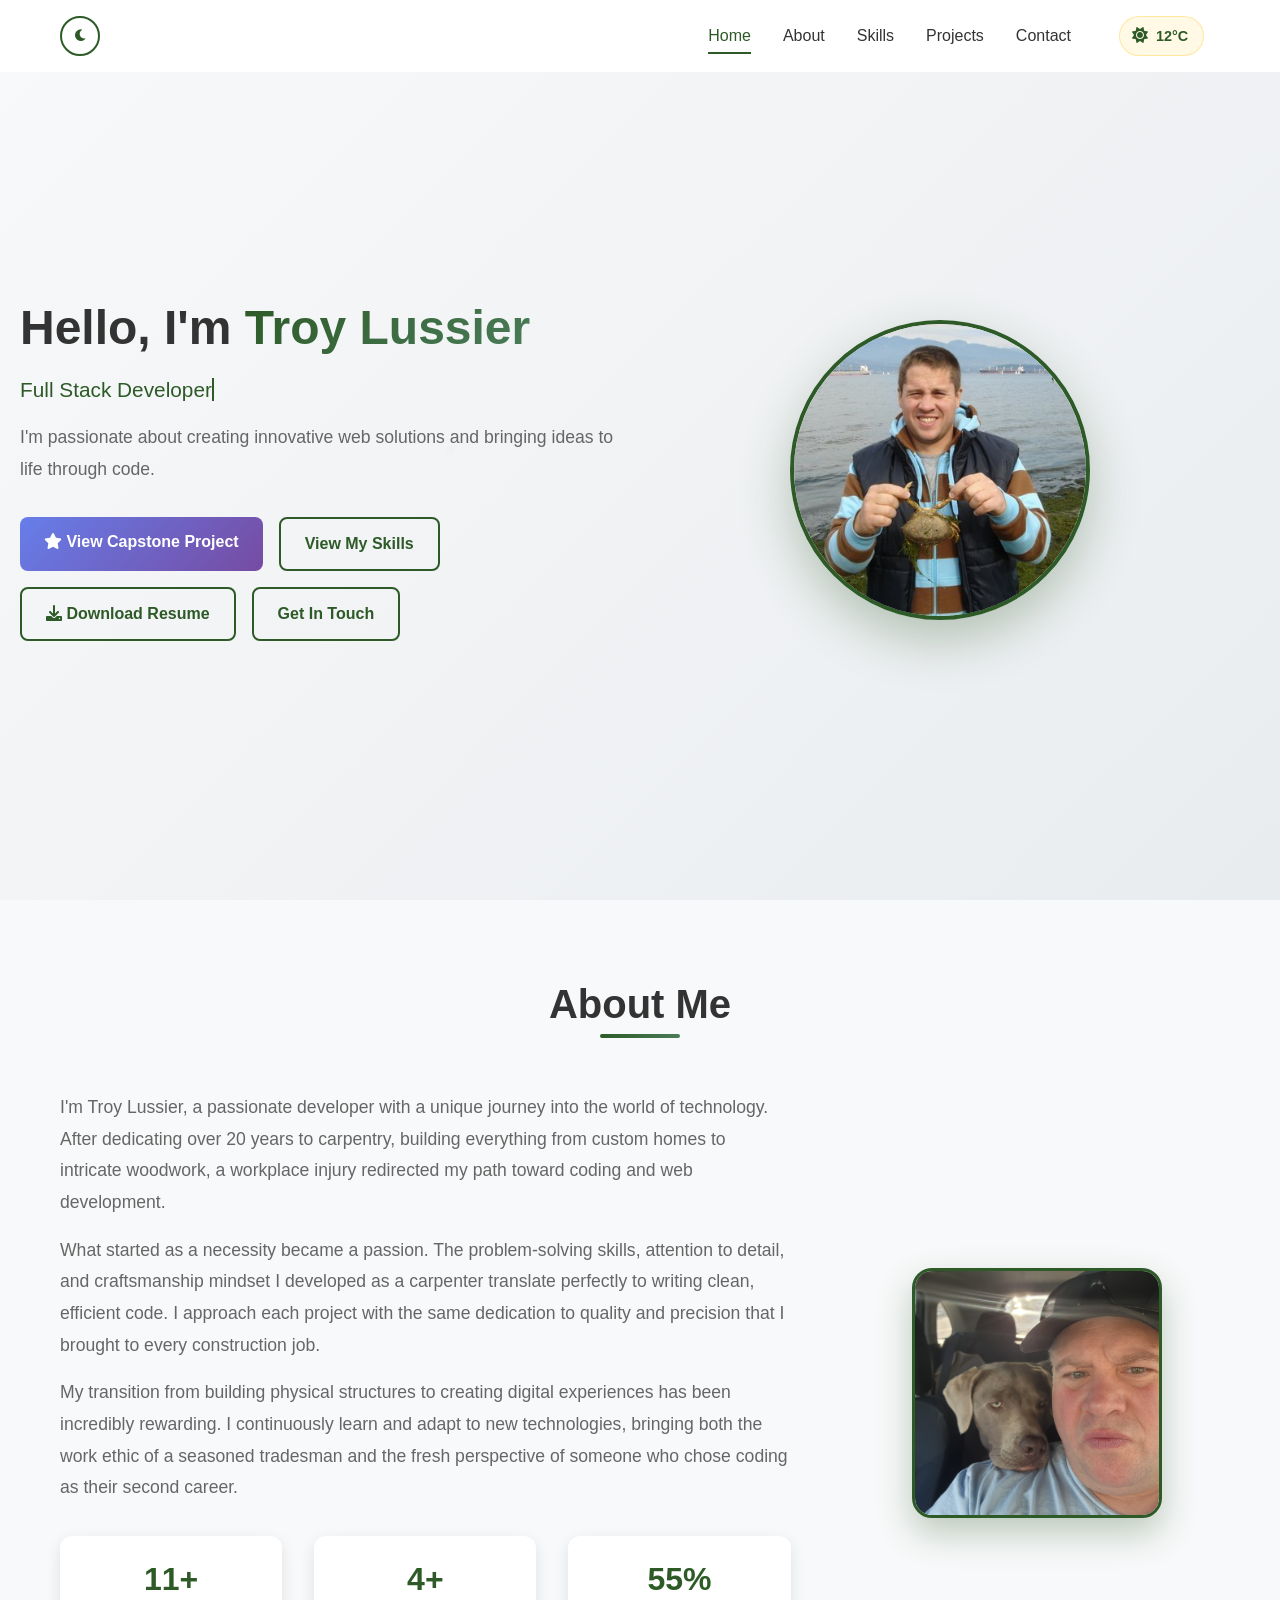
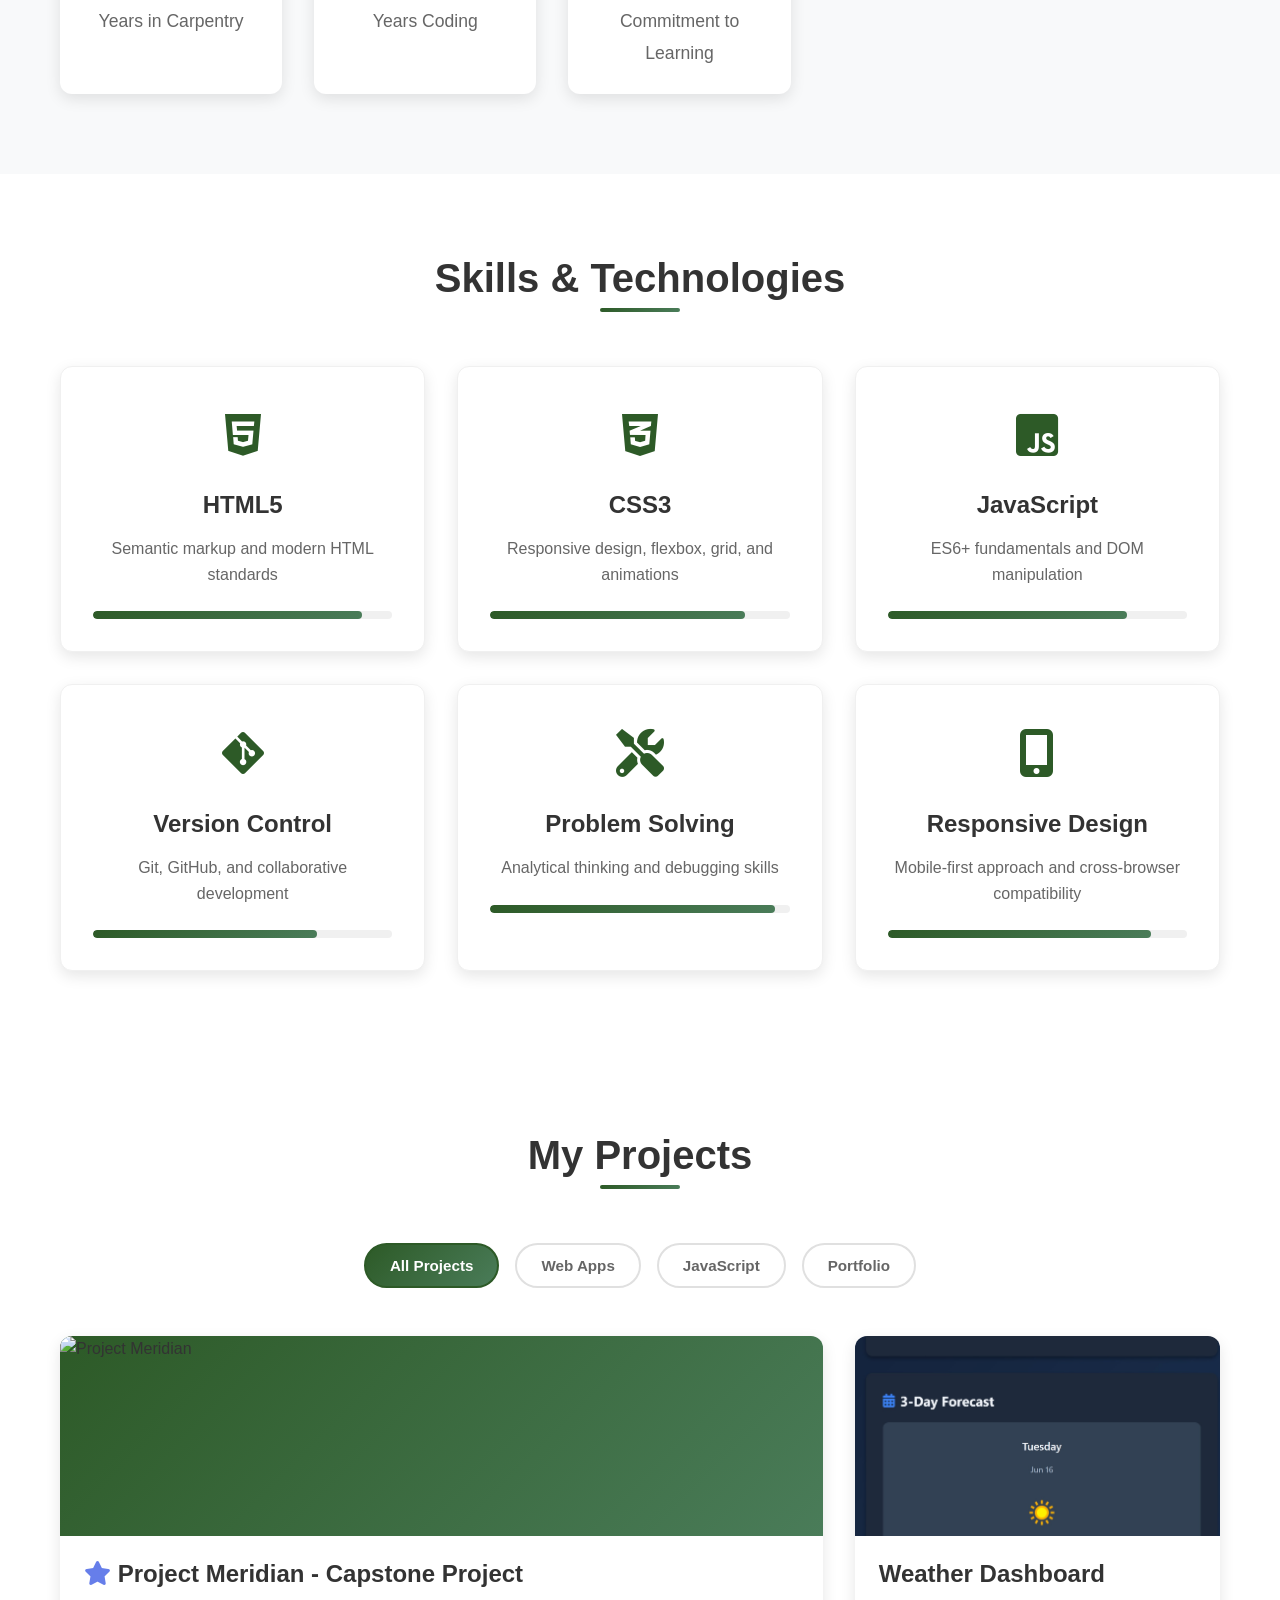
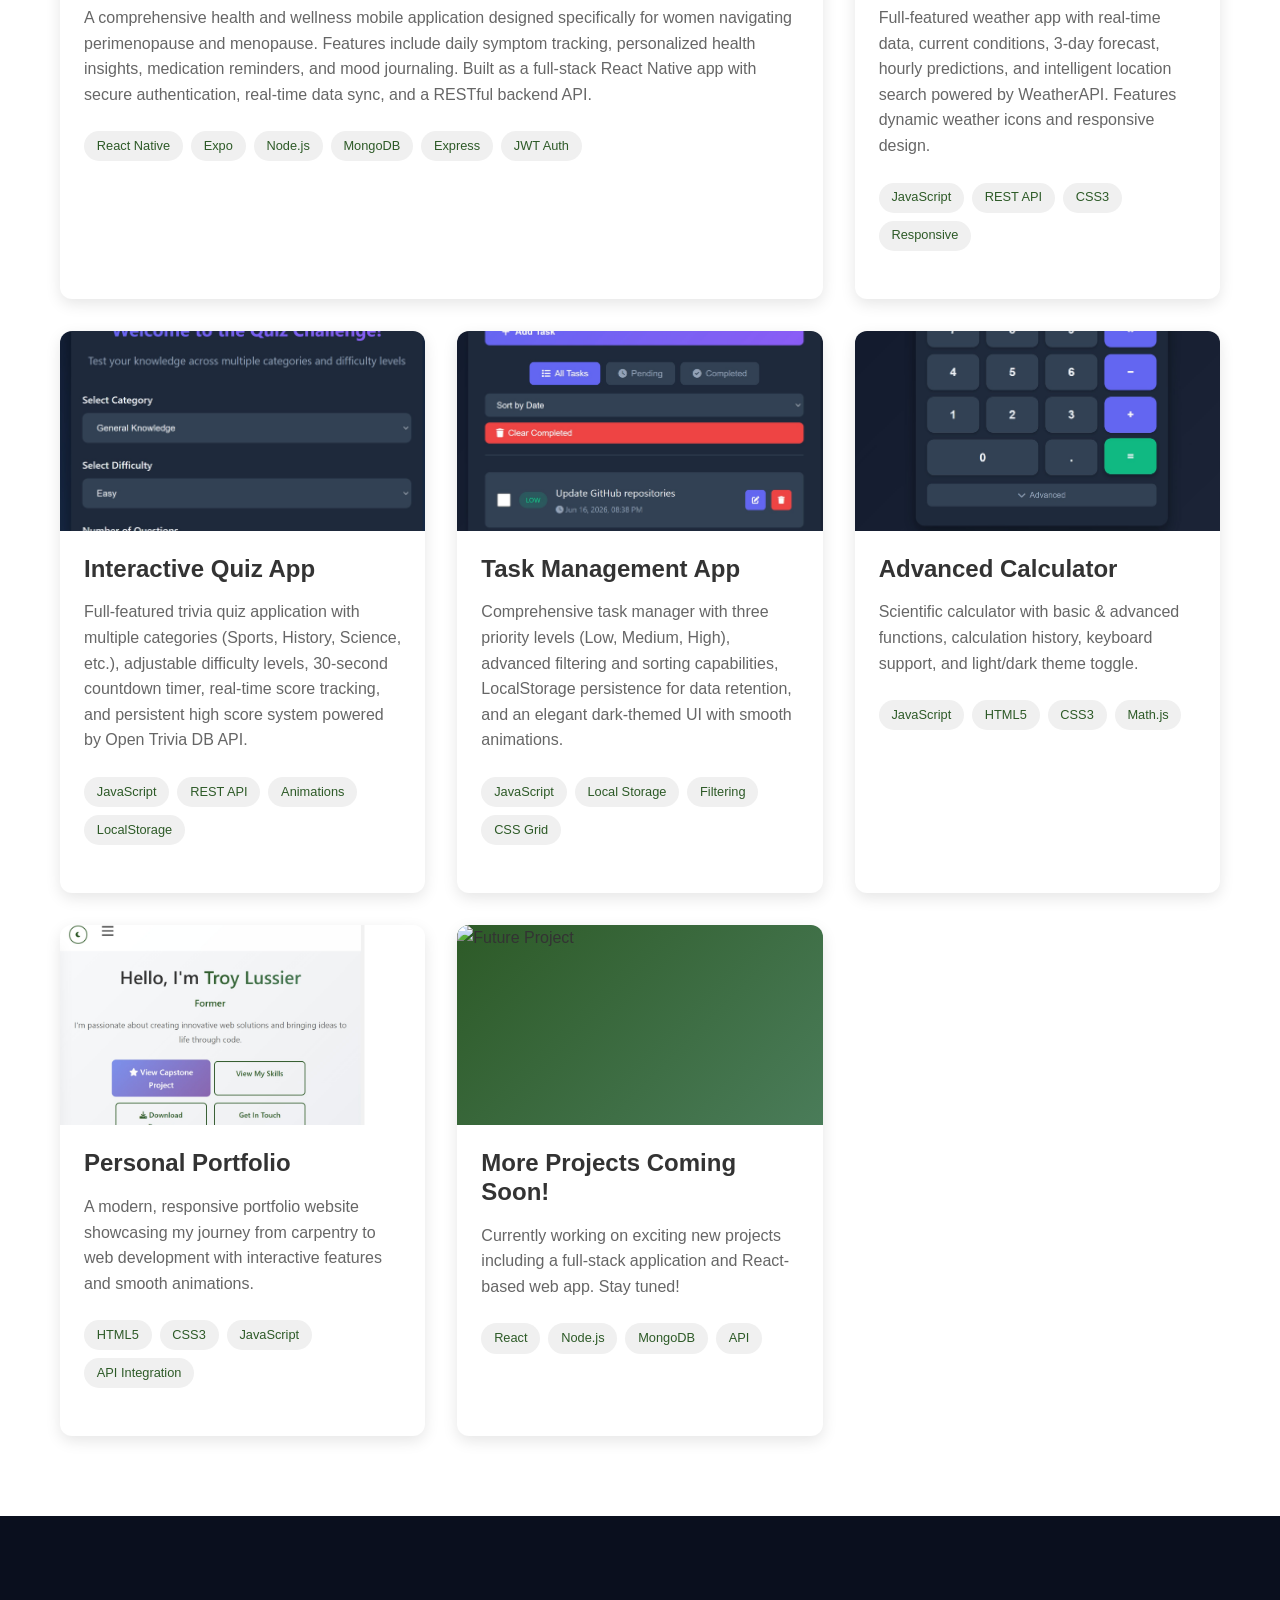
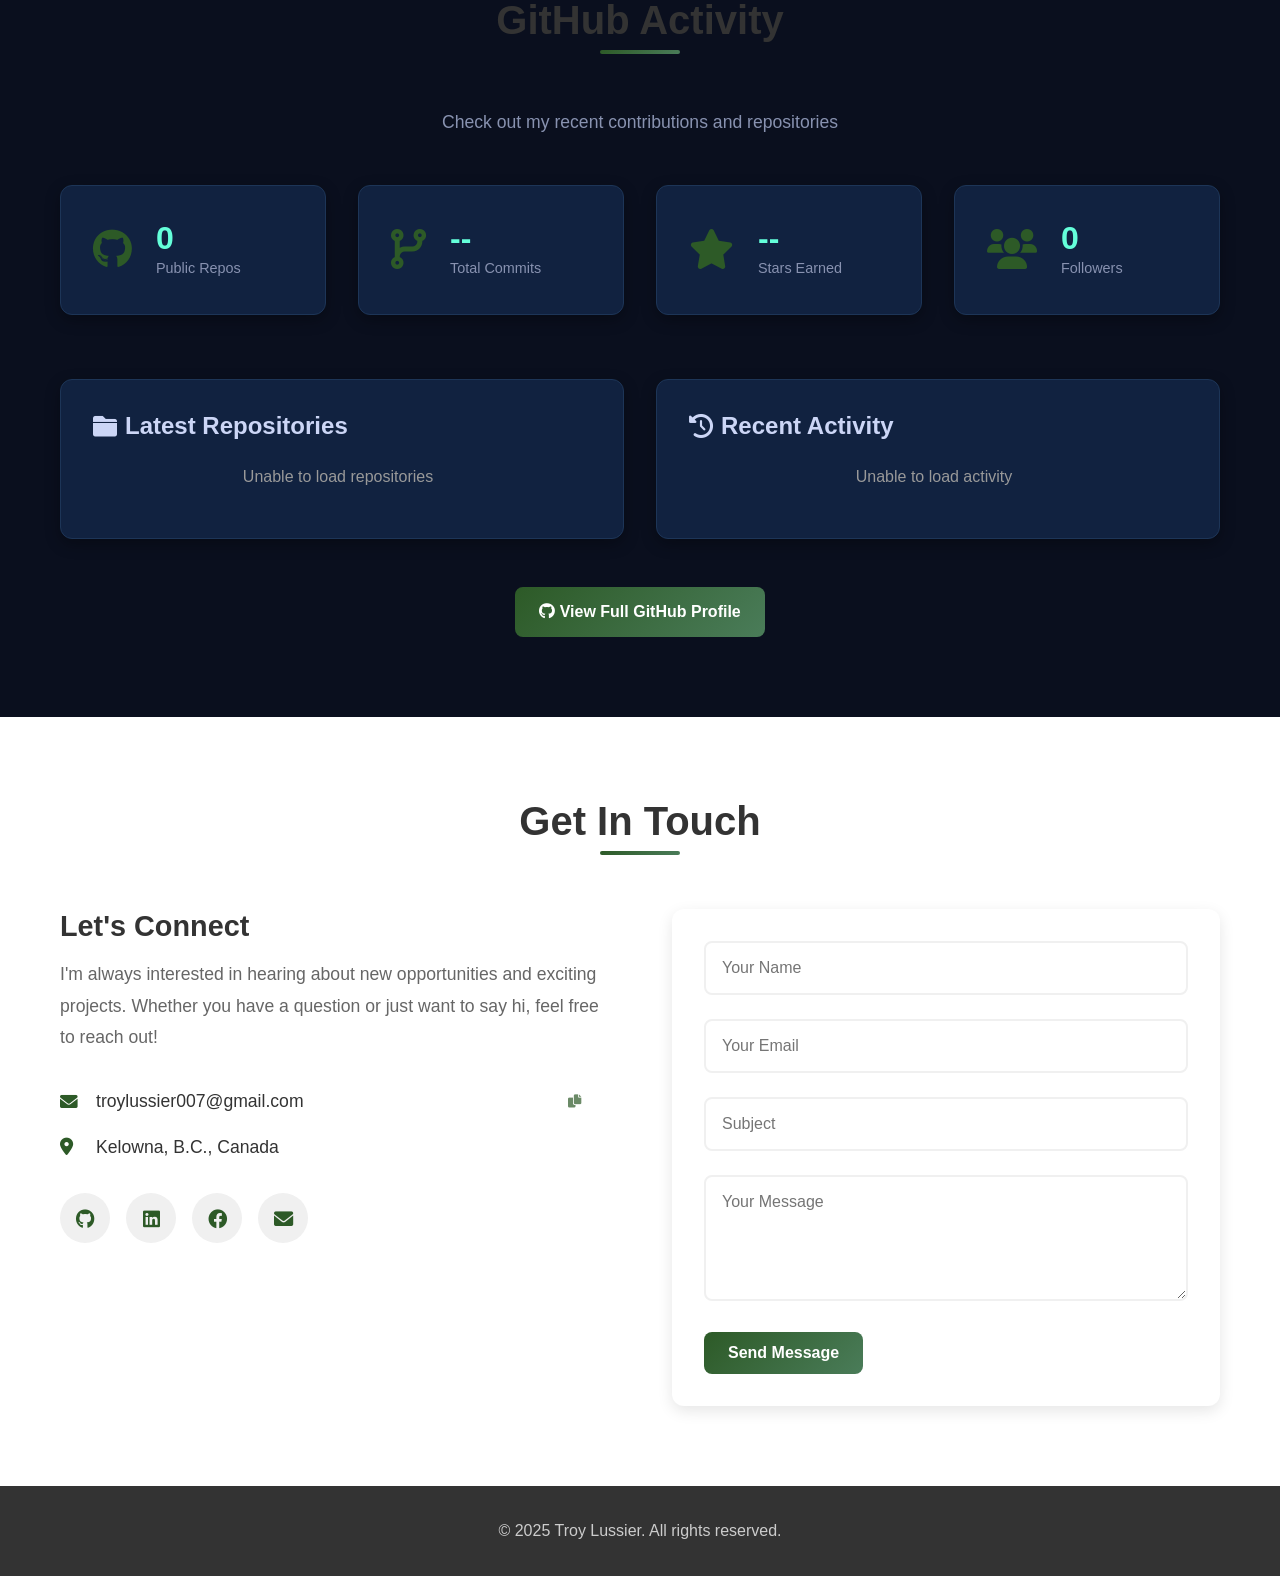
==== commit 24913fff: "Add animated coding gif to Coming Soon project tile" ====
--- a/index.html
+++ b/index.html
@@ -371,7 +371,7 @@
                 <!-- Project 6: Coming Soon -->
                 <div class="project-card" data-category="portfolio web">
                     <div class="project-image">
-                        <img src="https://via.placeholder.com/400x250/4a7c59/ffffff?text=Coming+Soon" alt="Future Project">
+                        <img src="https://media.giphy.com/media/qgQUggAC3Pfv687qPC/giphy.gif" alt="Future Project">
                         <div class="project-overlay">
                             <div class="project-links-overlay">
                                 <a href="#" class="project-btn" target="_blank">
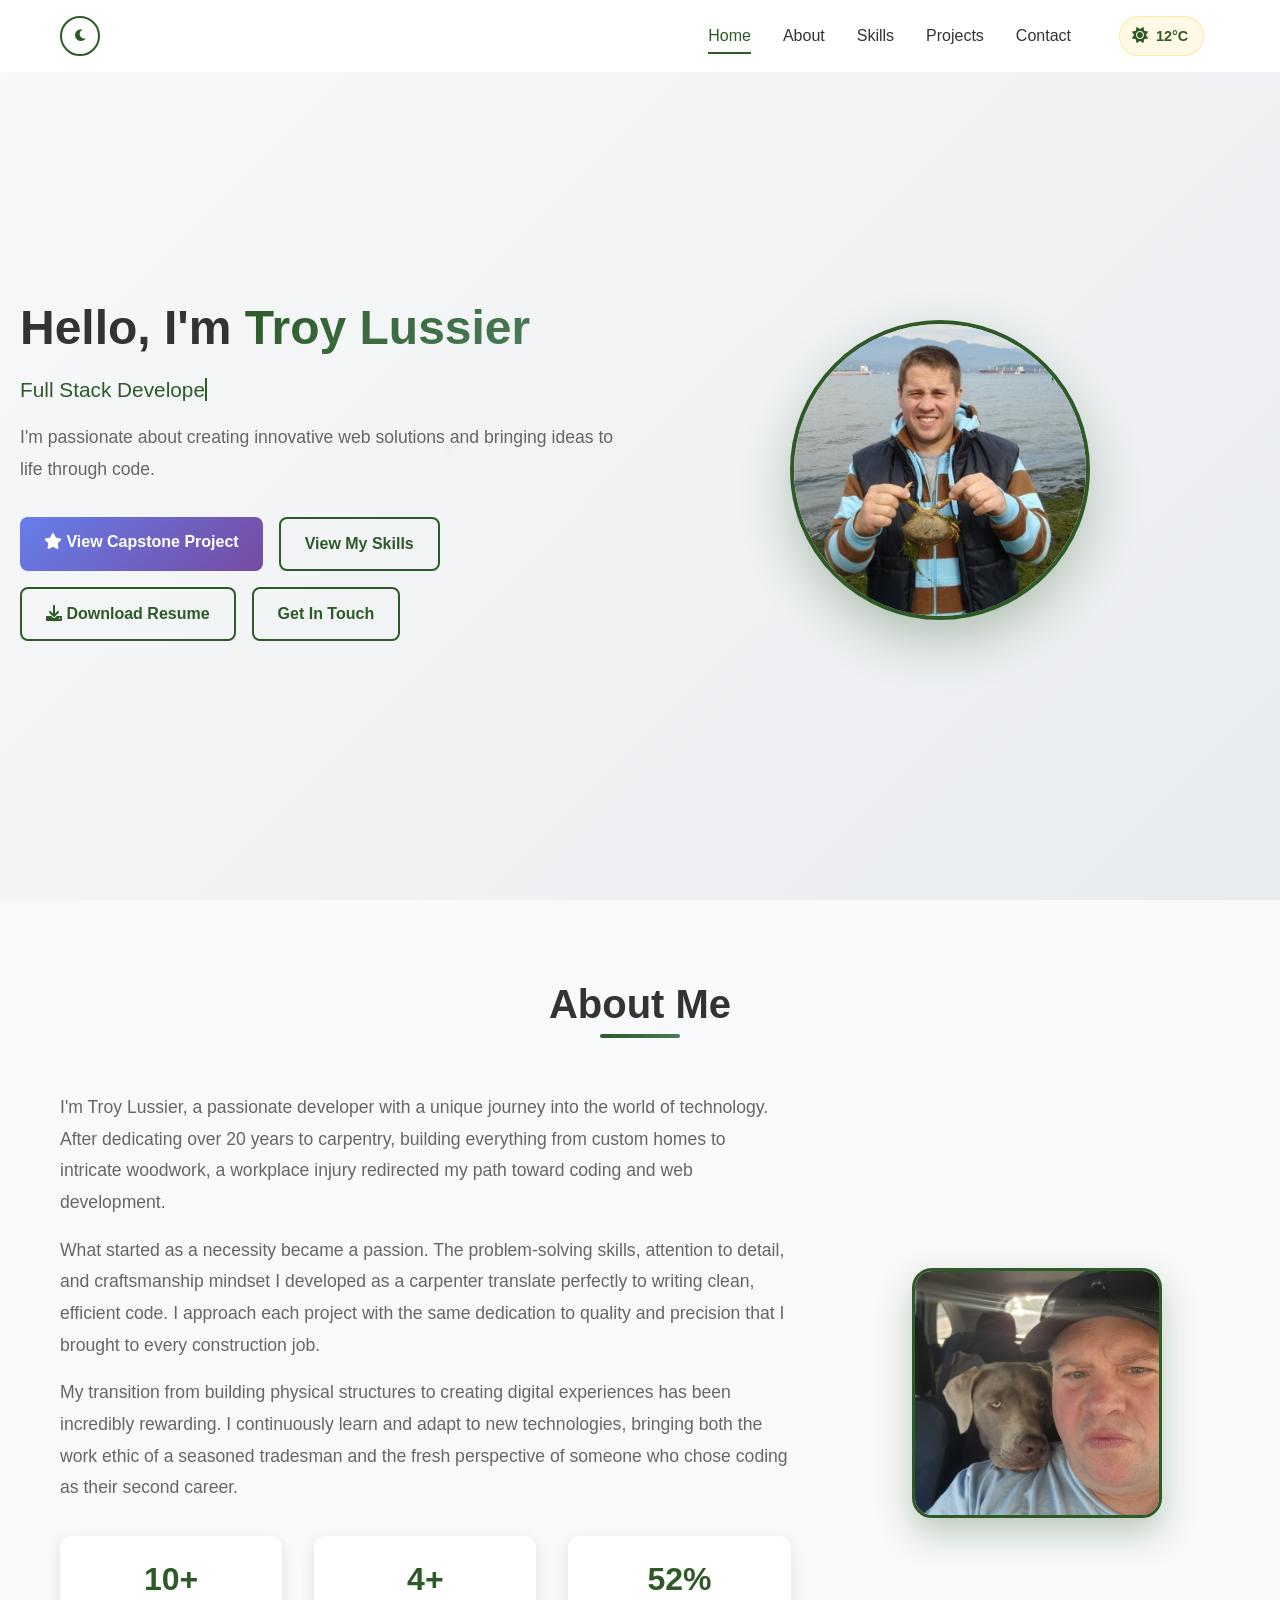
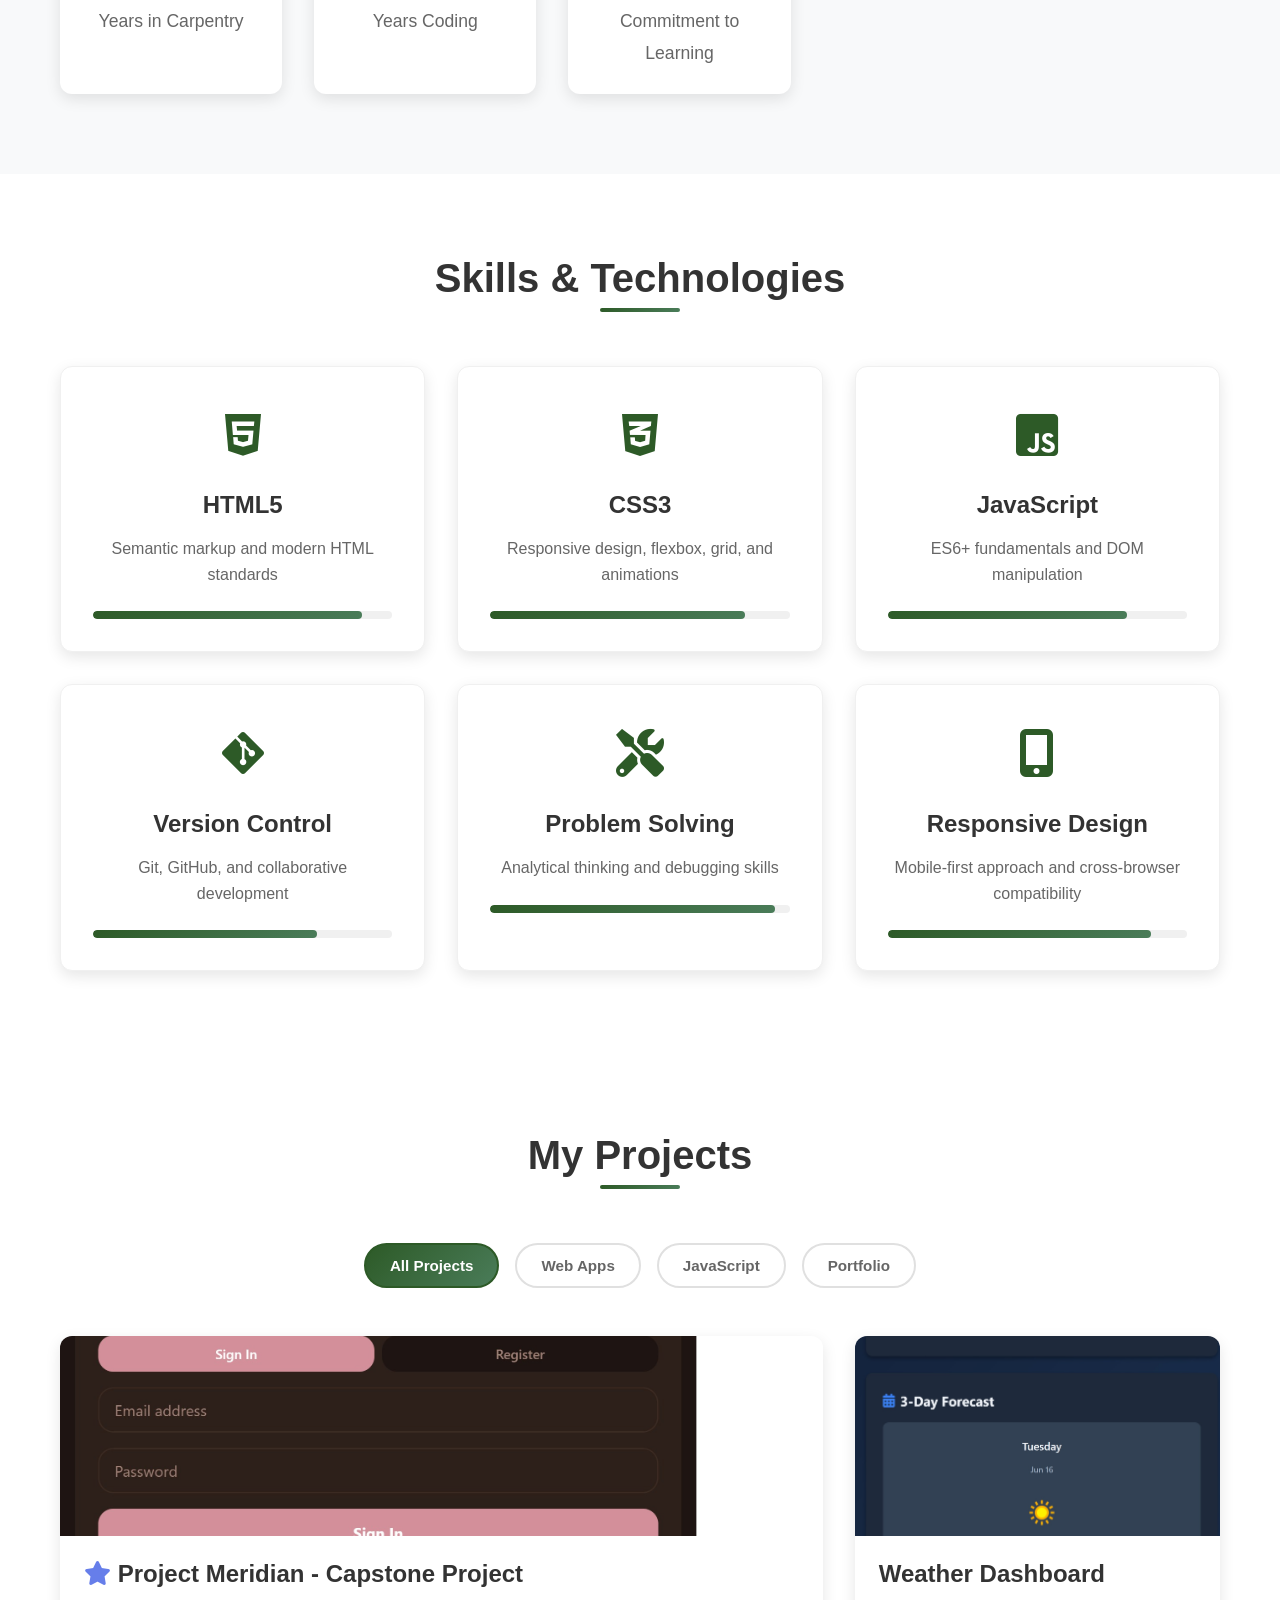
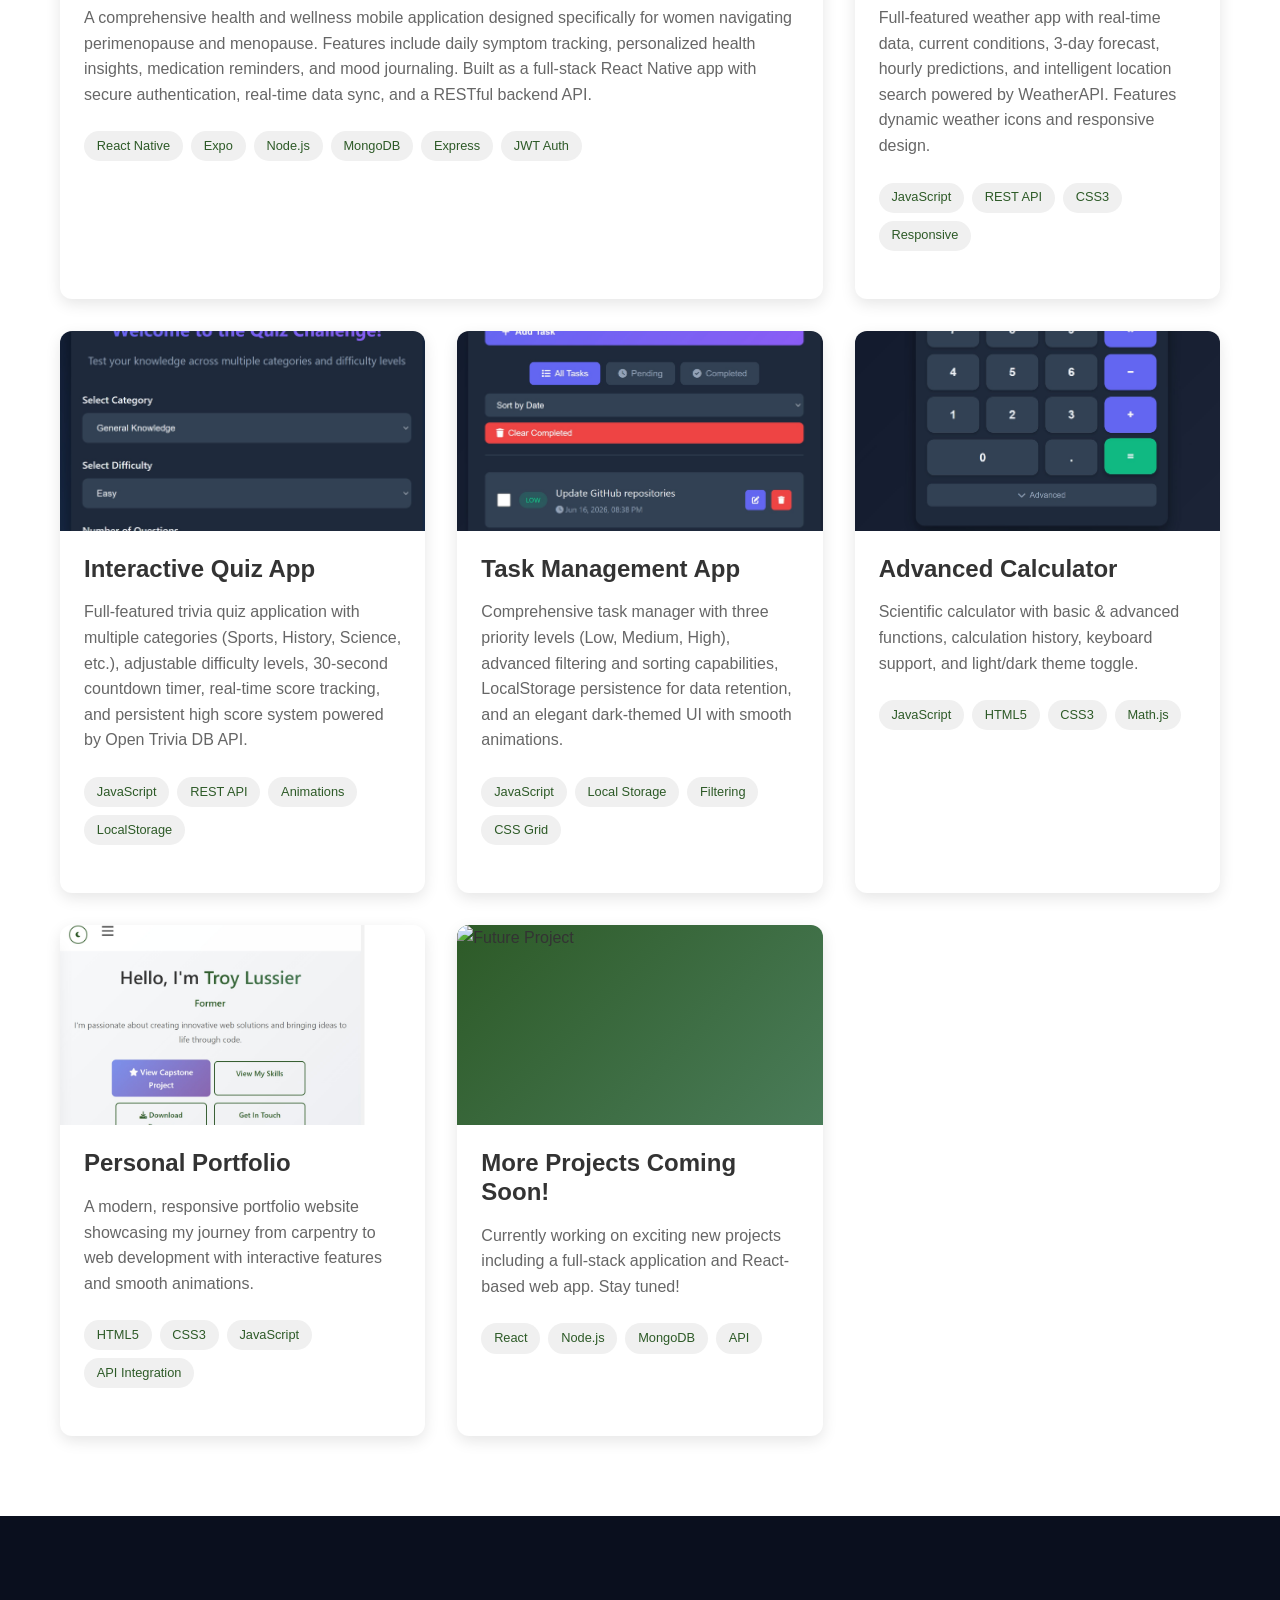
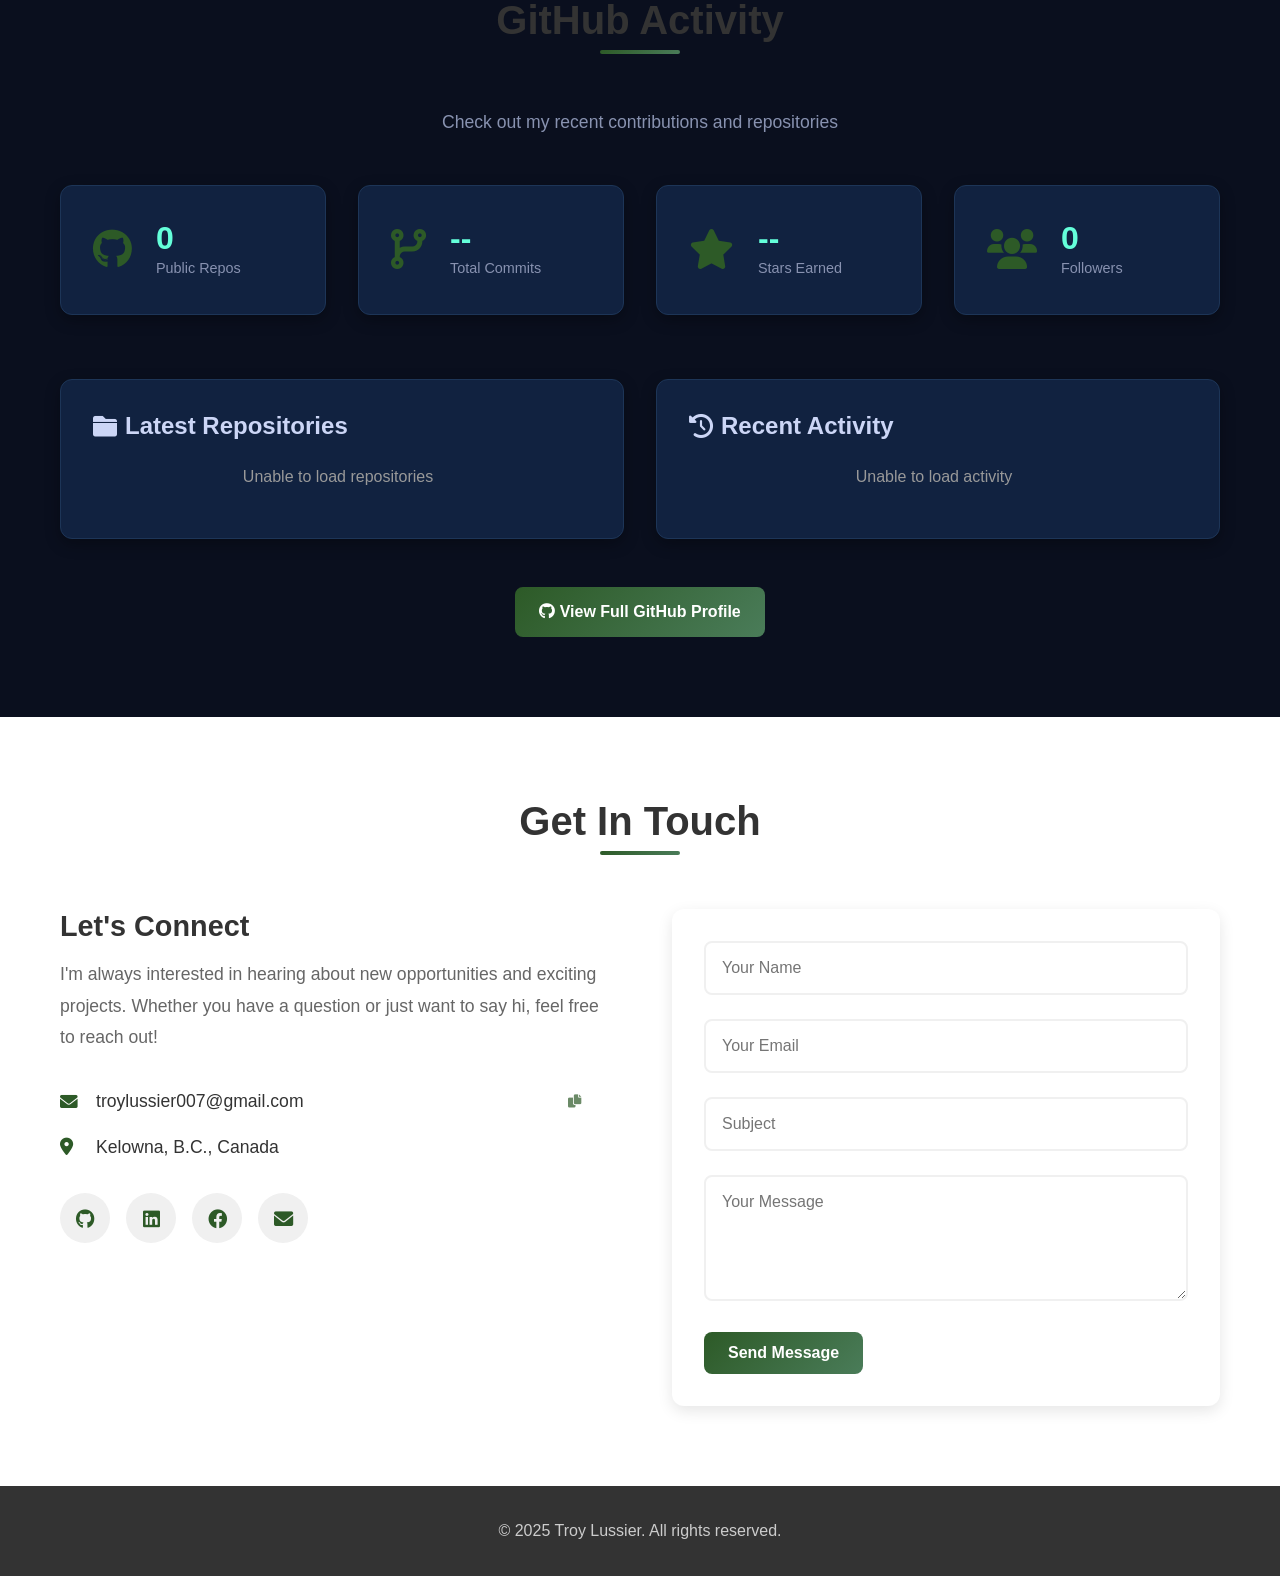
==== commit 7dcce376: "Add Project Meridian screenshot from running Expo app" ====
--- a/index.html
+++ b/index.html
@@ -207,7 +207,7 @@
                 <!-- Featured Project: Project Meridian (Capstone) -->
                 <div class="project-card" data-category="web javascript portfolio" style="grid-column: span 2;">
                     <div class="project-image">
-                        <img src="https://via.placeholder.com/800x400/667eea/ffffff?text=Project+Meridian+%7C+Capstone+Project" alt="Project Meridian">
+                        <img src="project-meridian-screenshot.jpg" alt="Project Meridian">
                         <div class="project-overlay">
                             <div class="project-links-overlay">
                                 <a href="https://github.com/troytoews69-code/project-meridian-frontend" class="project-btn" target="_blank">
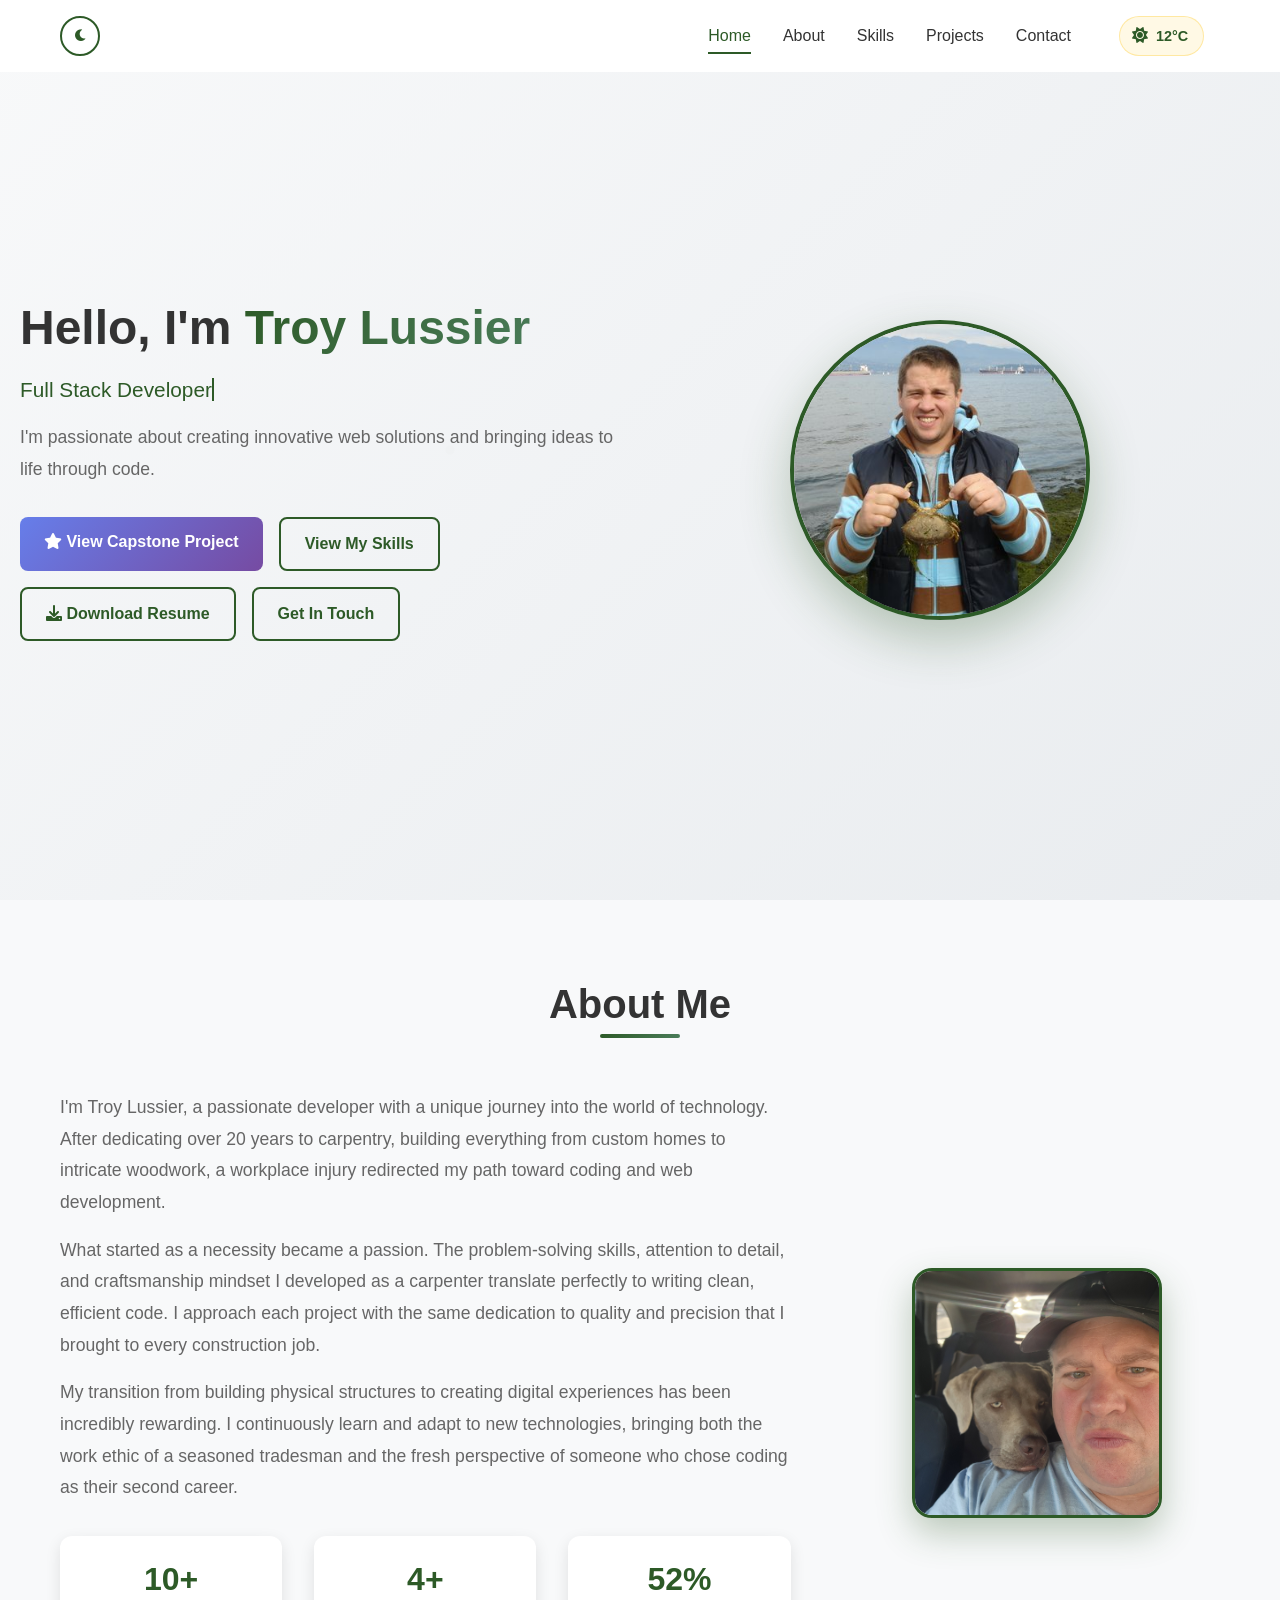
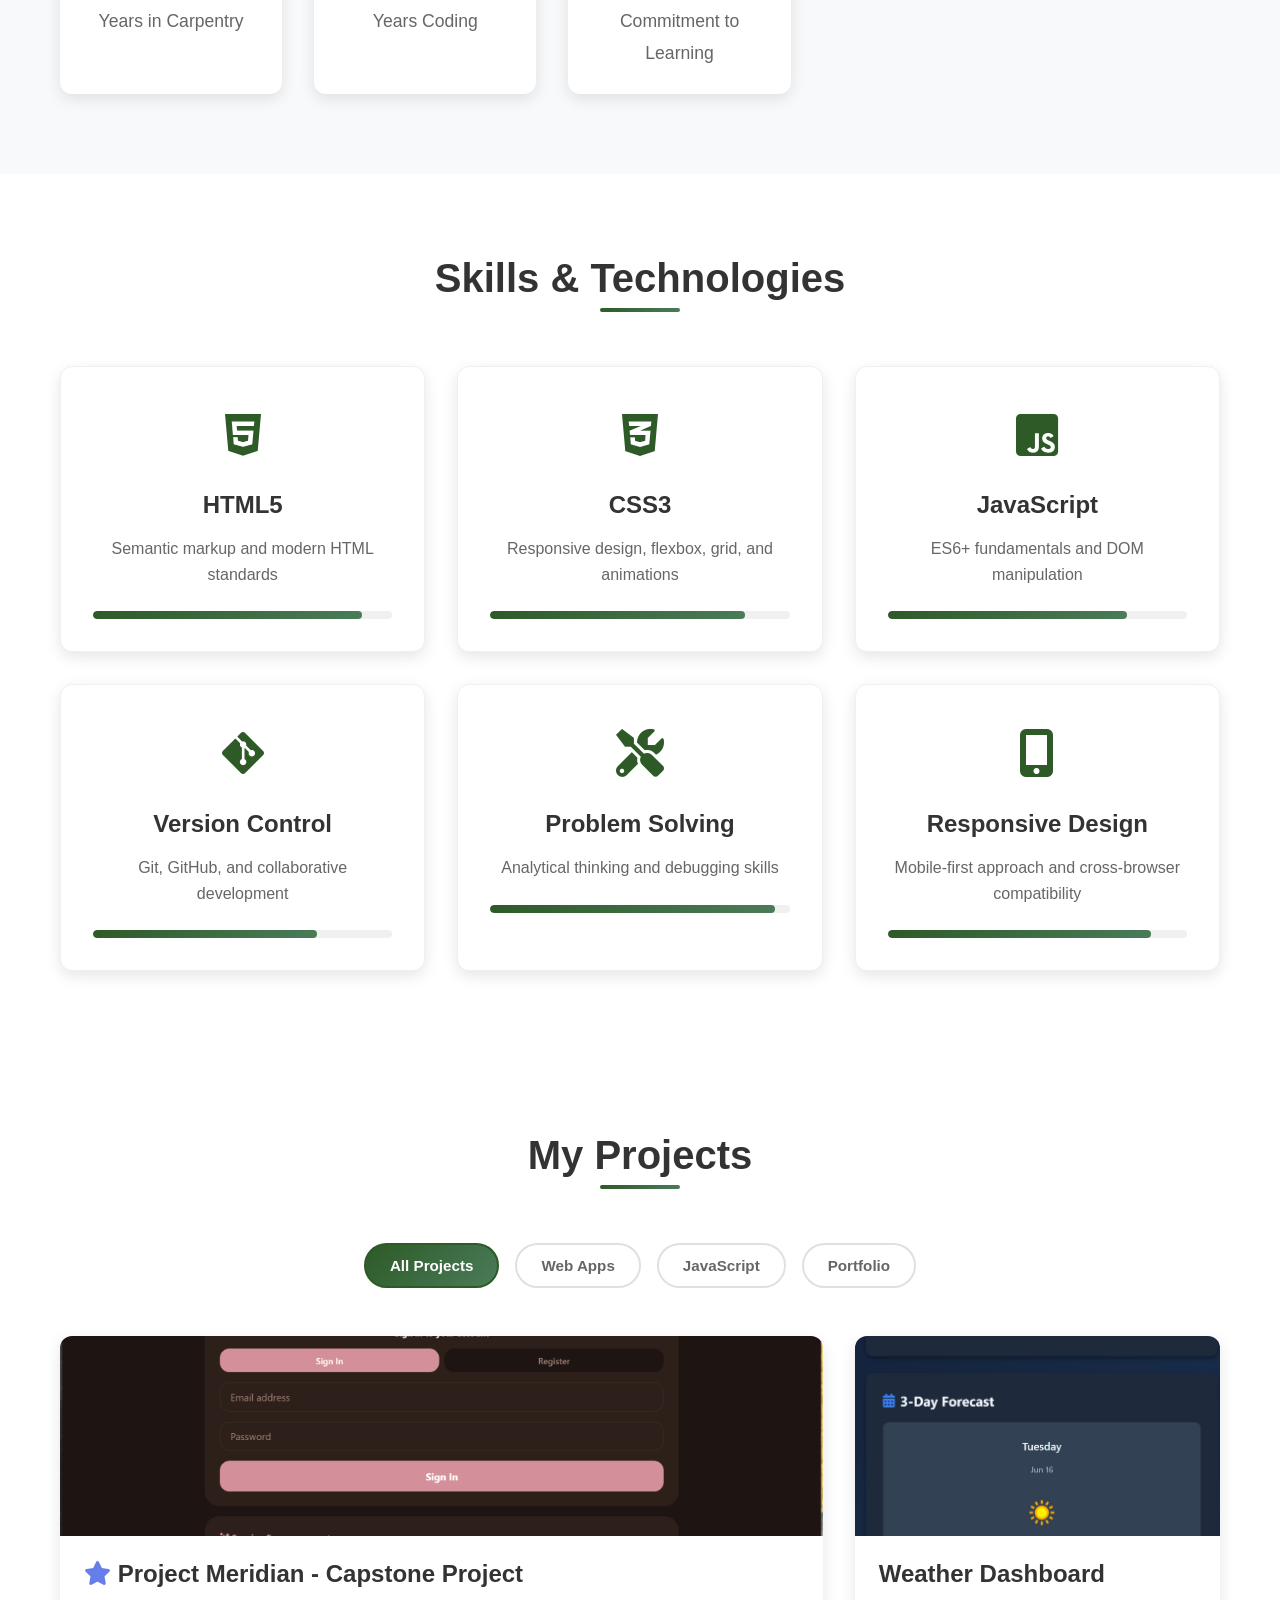
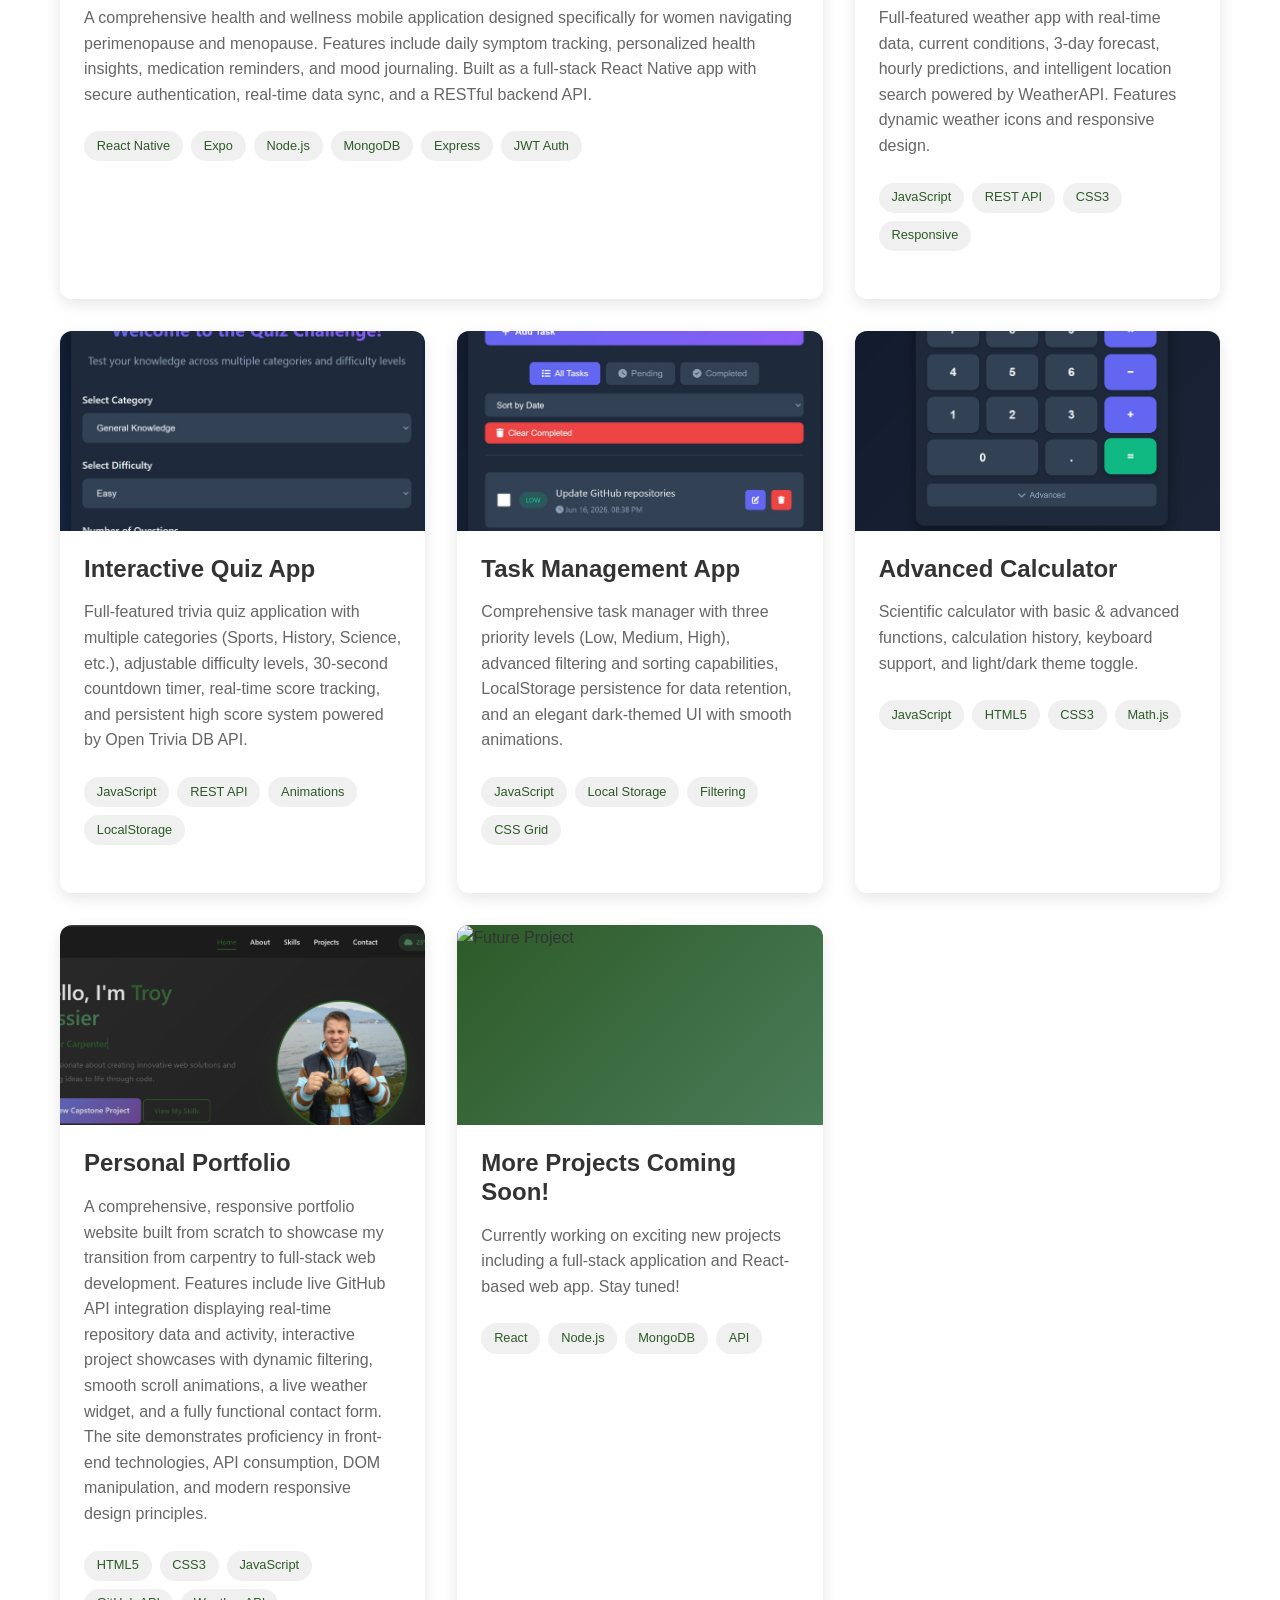
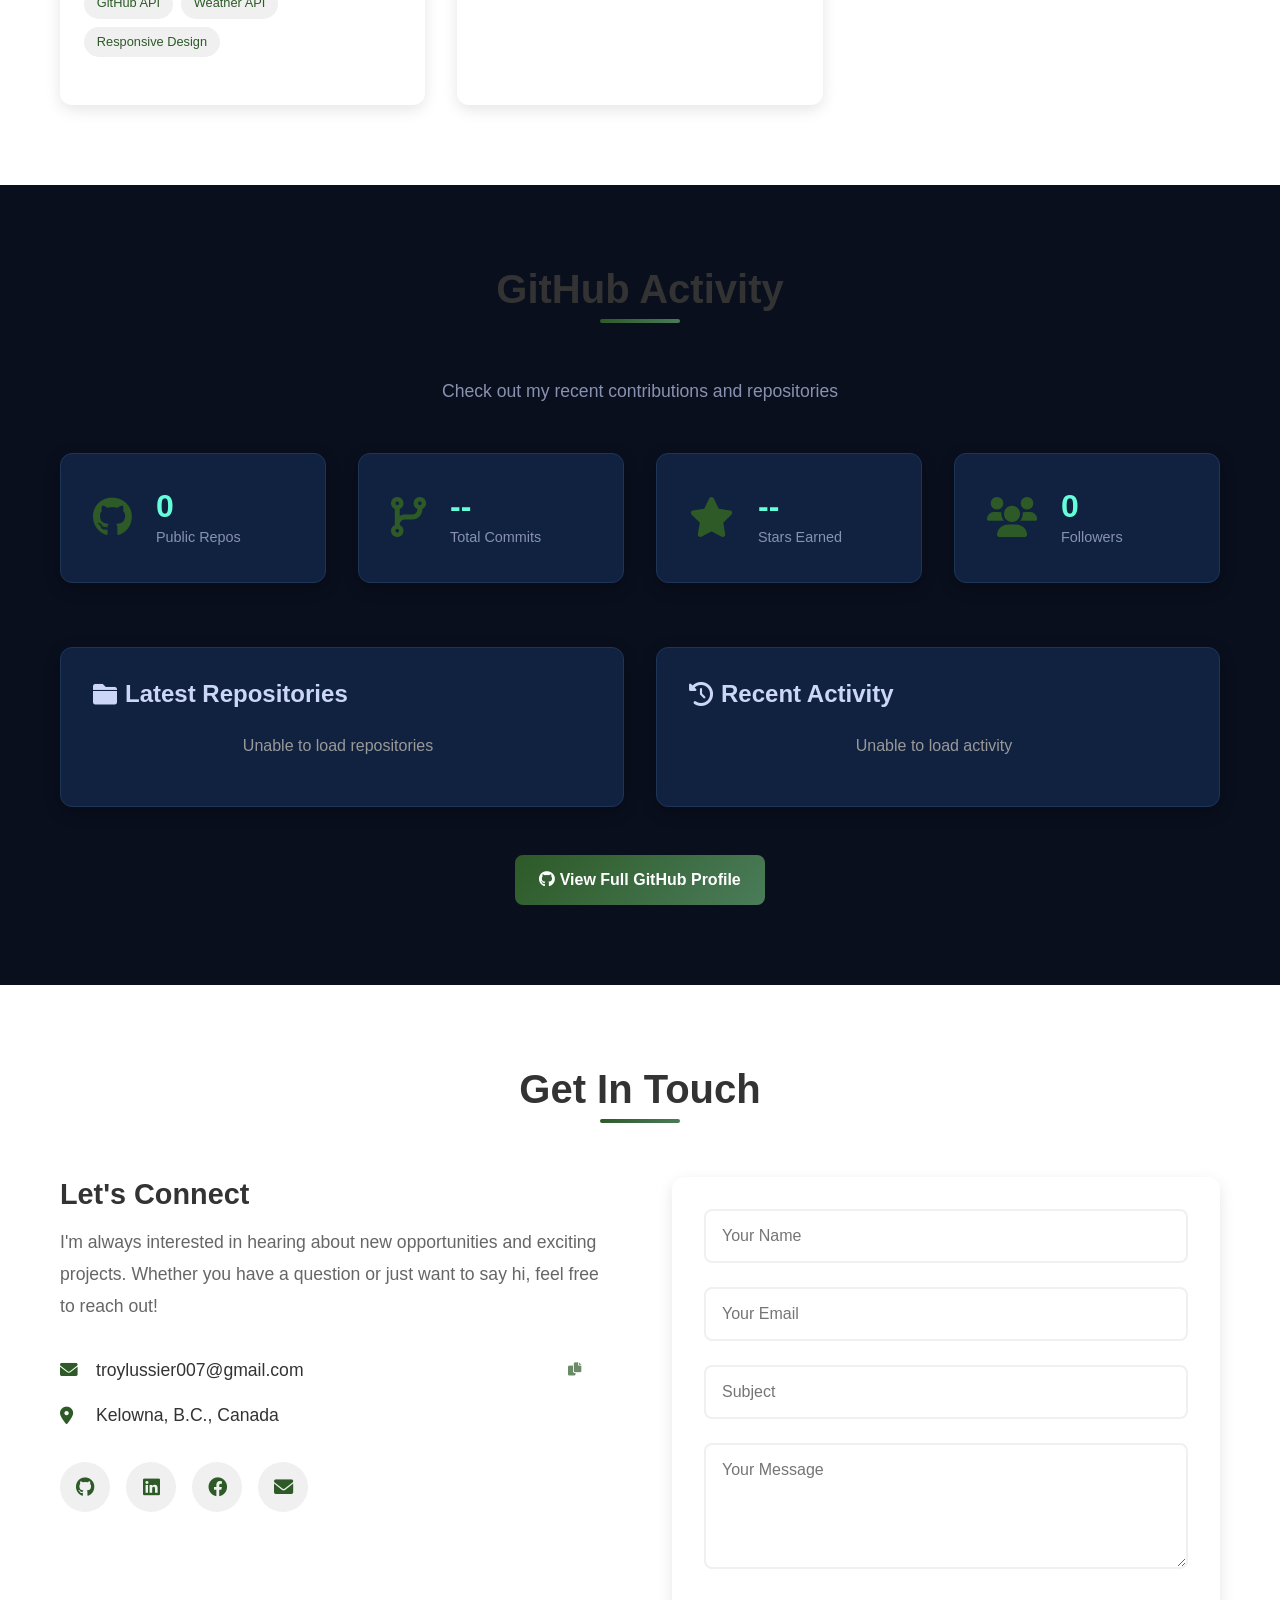
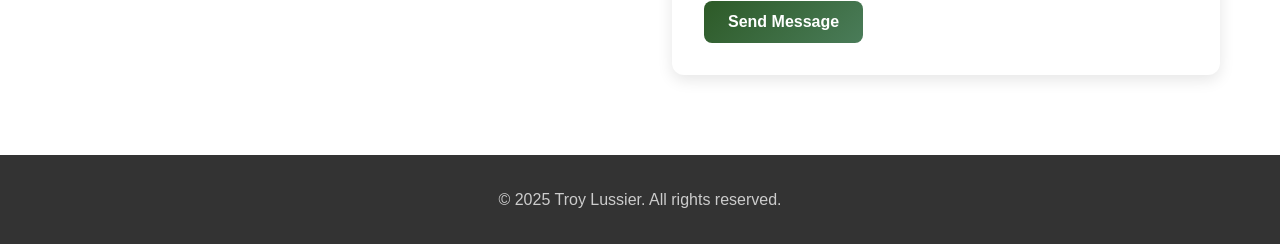
==== commit ebce78bf: "Add detailed portfolio project description and update GitHub links" ====
--- a/index.html
+++ b/index.html
@@ -347,10 +347,10 @@
                         <img src="portfolio-screenshot.jpg" alt="Portfolio Project">
                         <div class="project-overlay">
                             <div class="project-links-overlay">
-                                <a href="#" class="project-btn" target="_blank">
+                                <a href="https://troytoews69-code.github.io/portfolio/" class="project-btn" target="_blank">
                                     <i class="fas fa-external-link-alt"></i> Live Demo
                                 </a>
-                                <a href="https://github.com/troytoews69-code" class="project-btn" target="_blank">
+                                <a href="https://github.com/troytoews69-code/portfolio" class="project-btn" target="_blank">
                                     <i class="fab fa-github"></i> GitHub
                                 </a>
                             </div>
@@ -358,12 +358,14 @@
                     </div>
                     <div class="project-content">
                         <h3>Personal Portfolio</h3>
-                        <p>A modern, responsive portfolio website showcasing my journey from carpentry to web development with interactive features and smooth animations.</p>
+                        <p>A comprehensive, responsive portfolio website built from scratch to showcase my transition from carpentry to full-stack web development. Features include live GitHub API integration displaying real-time repository data and activity, interactive project showcases with dynamic filtering, smooth scroll animations, a live weather widget, and a fully functional contact form. The site demonstrates proficiency in front-end technologies, API consumption, DOM manipulation, and modern responsive design principles.</p>
                         <div class="project-tech">
                             <span class="tech-tag">HTML5</span>
                             <span class="tech-tag">CSS3</span>
                             <span class="tech-tag">JavaScript</span>
-                            <span class="tech-tag">API Integration</span>
+                            <span class="tech-tag">GitHub API</span>
+                            <span class="tech-tag">Weather API</span>
+                            <span class="tech-tag">Responsive Design</span>
                         </div>
                     </div>
                 </div>
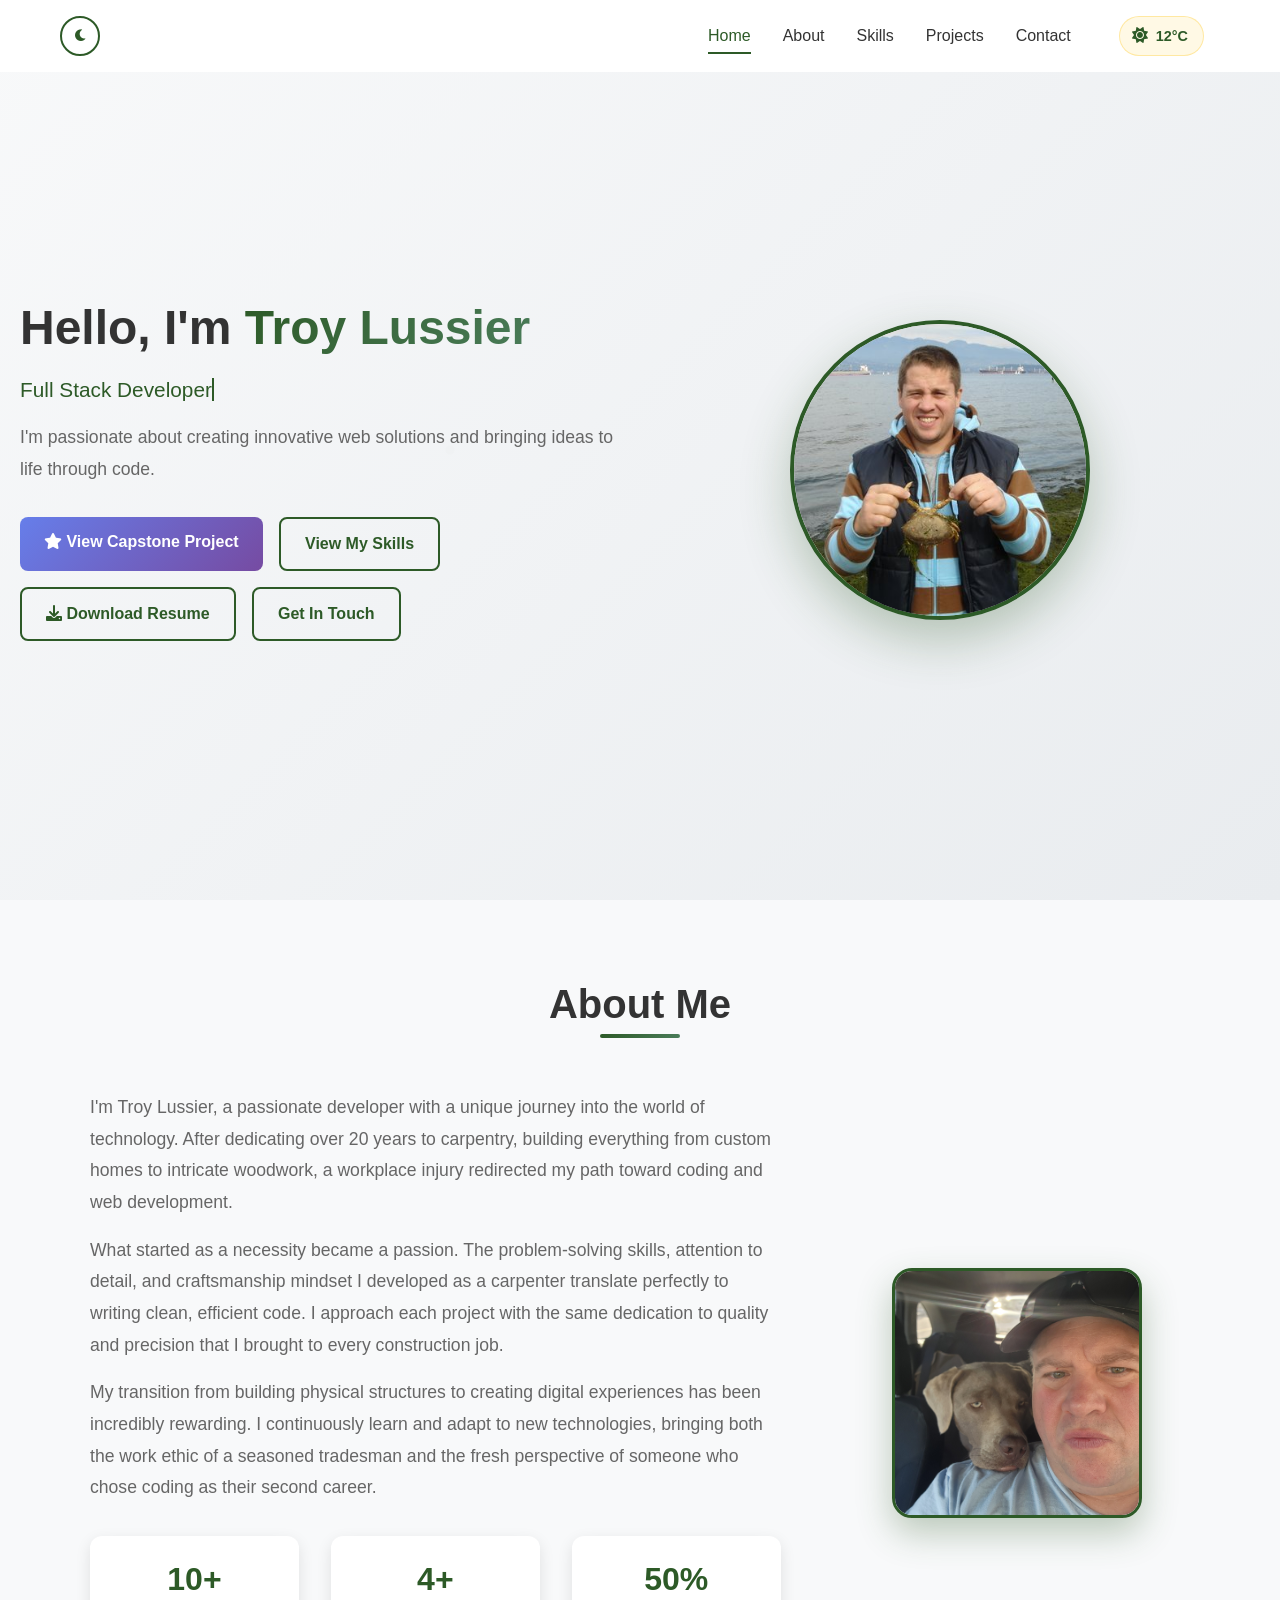
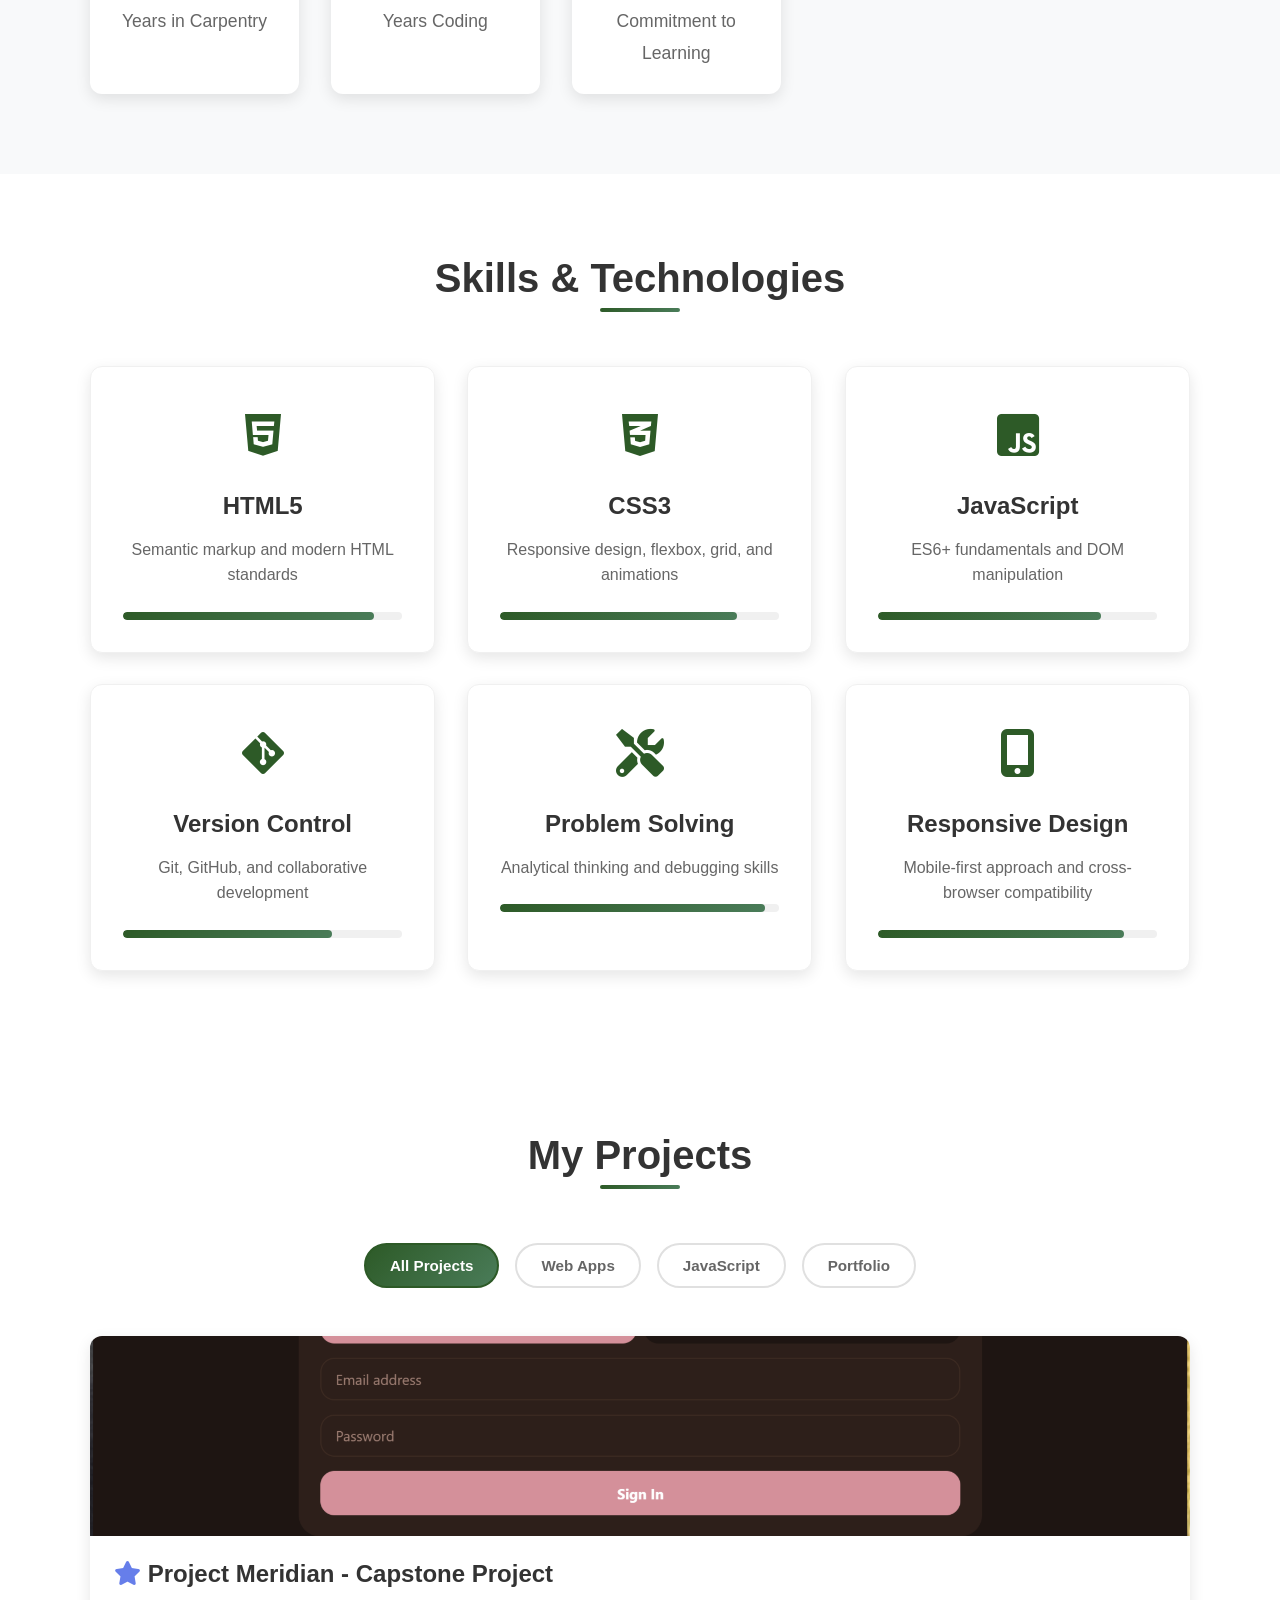
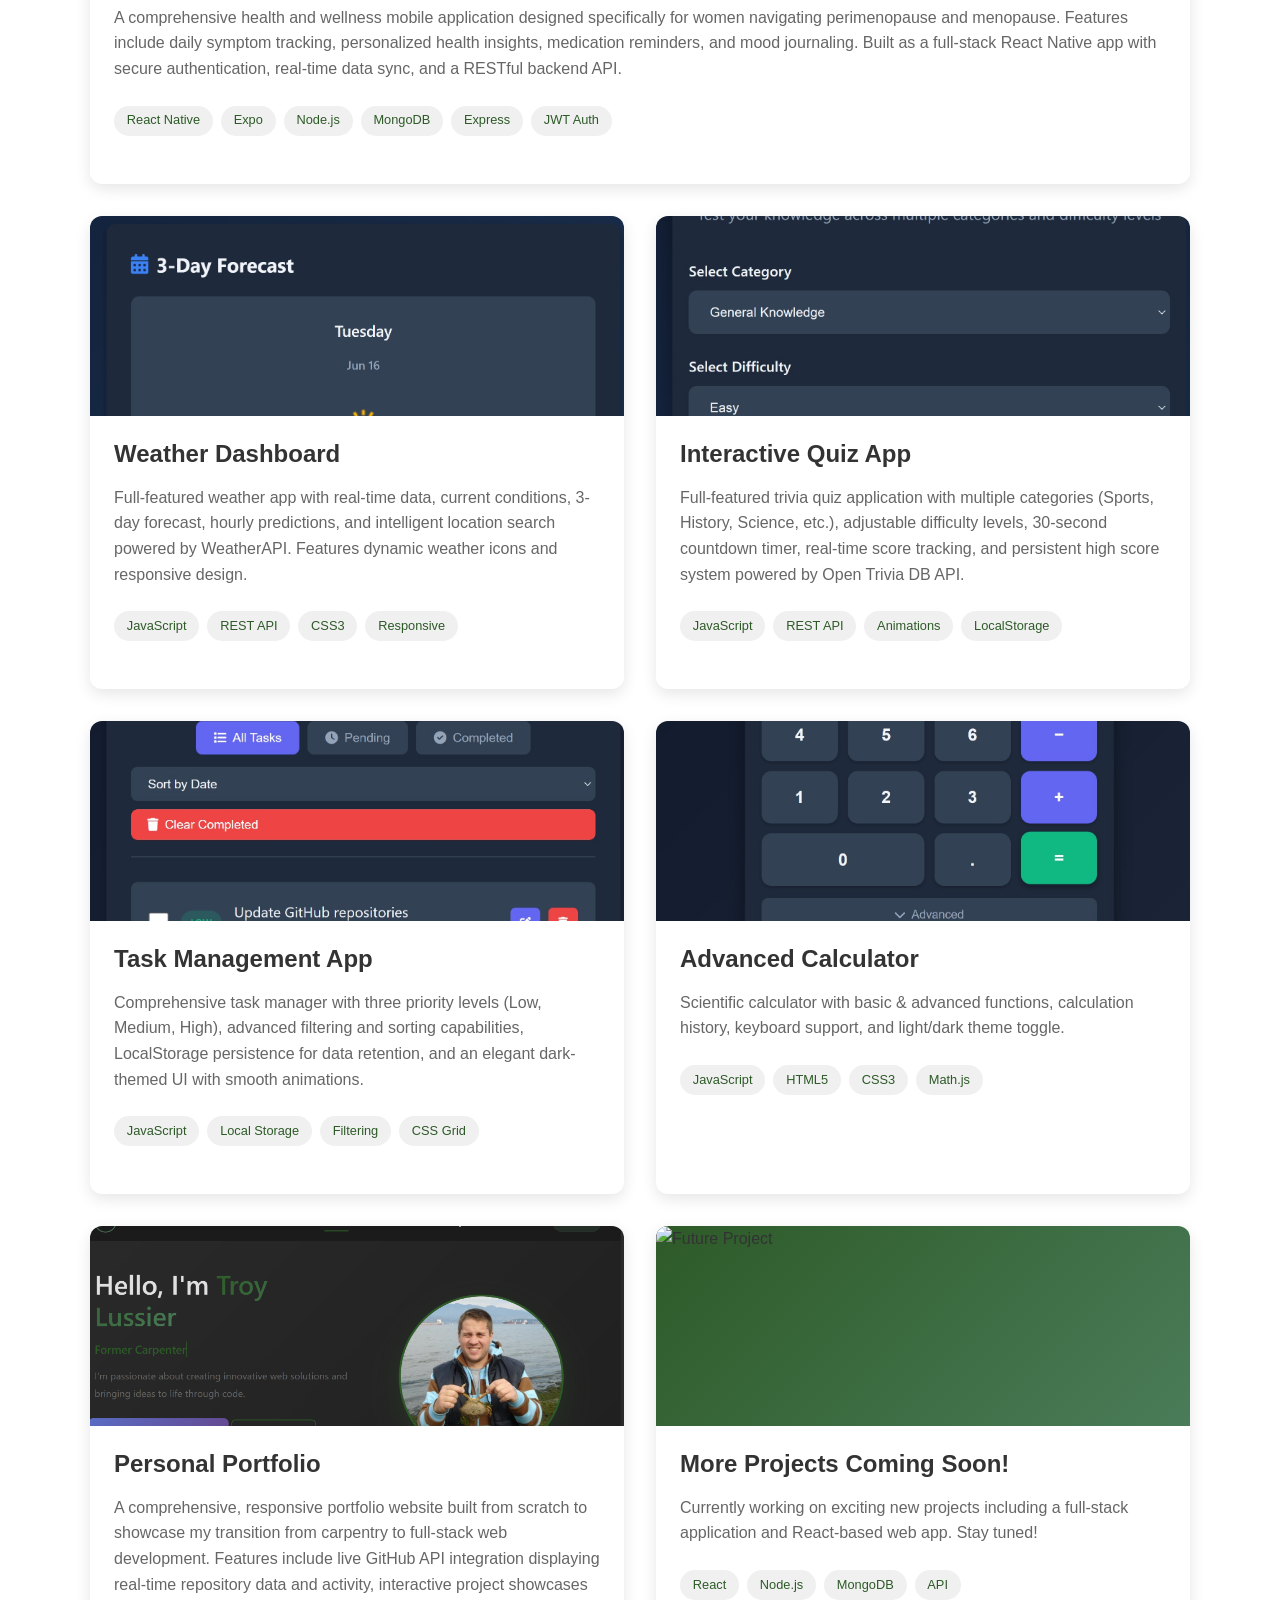
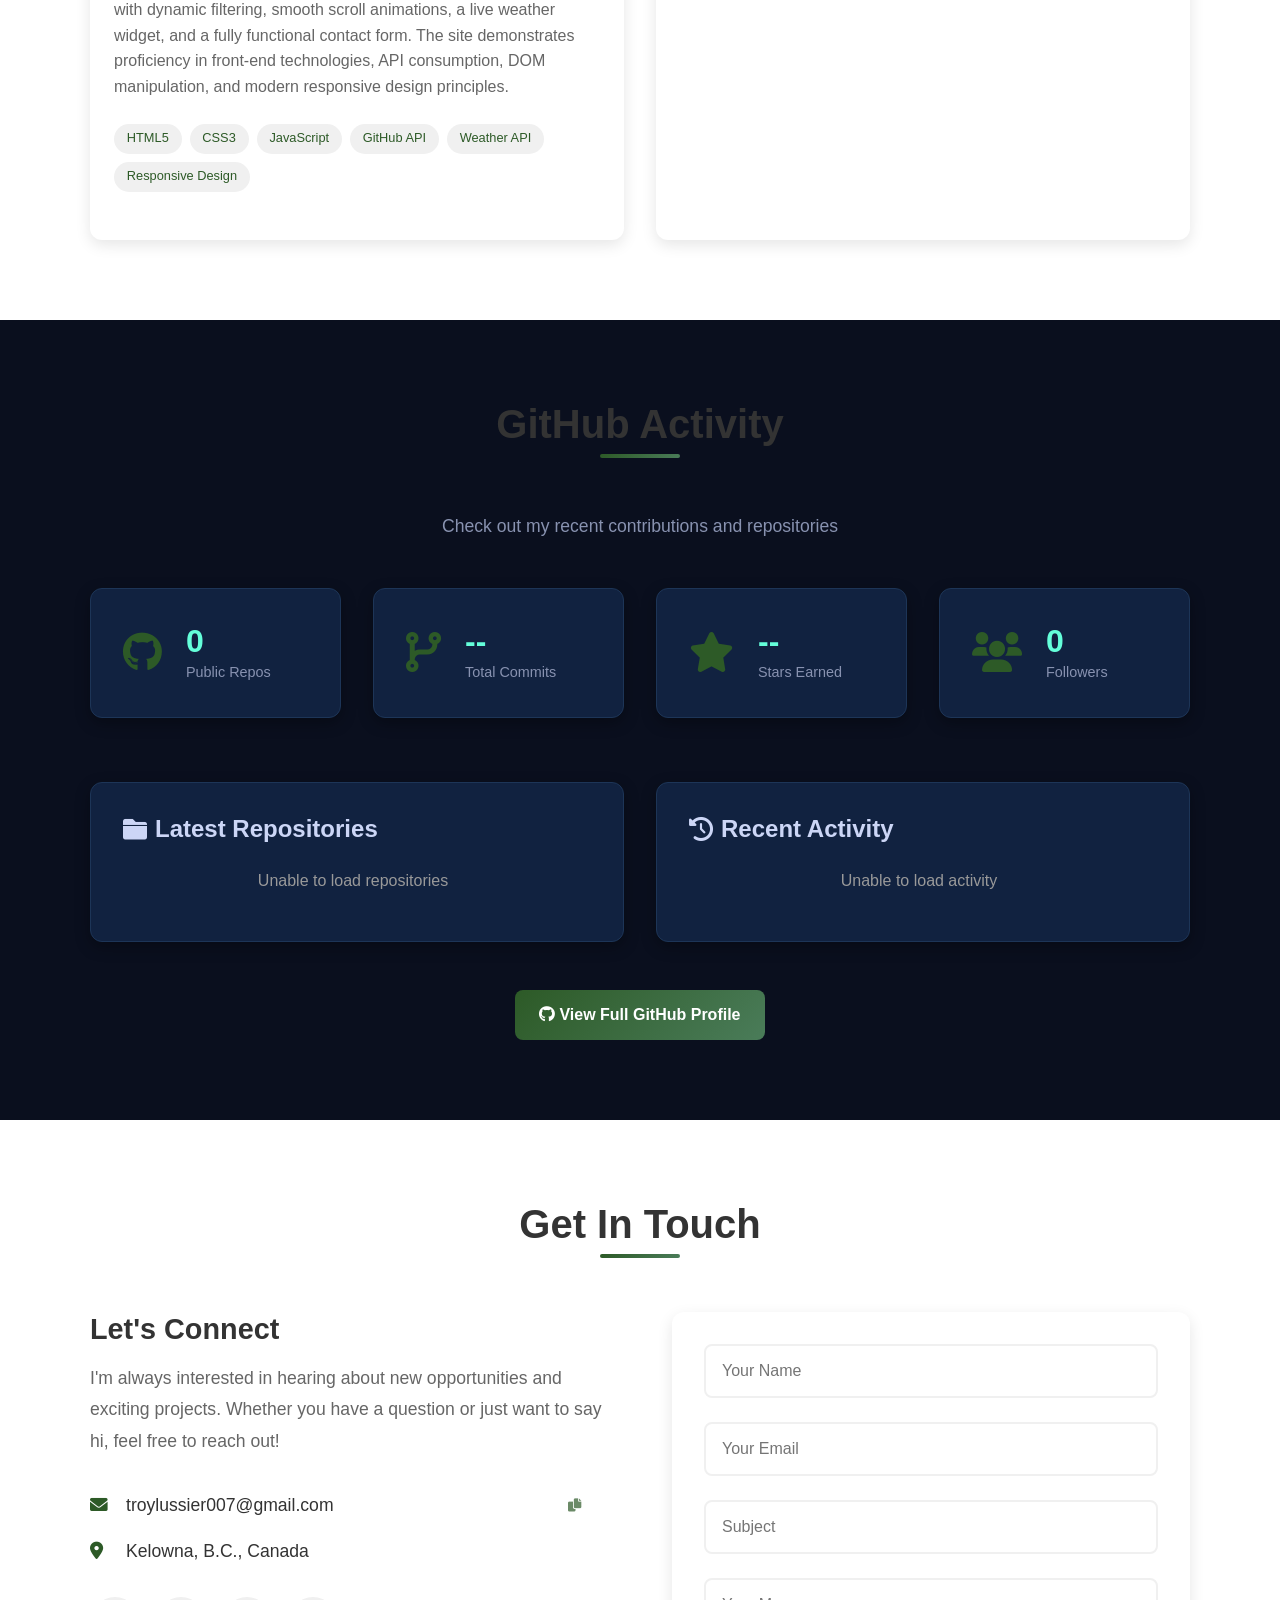
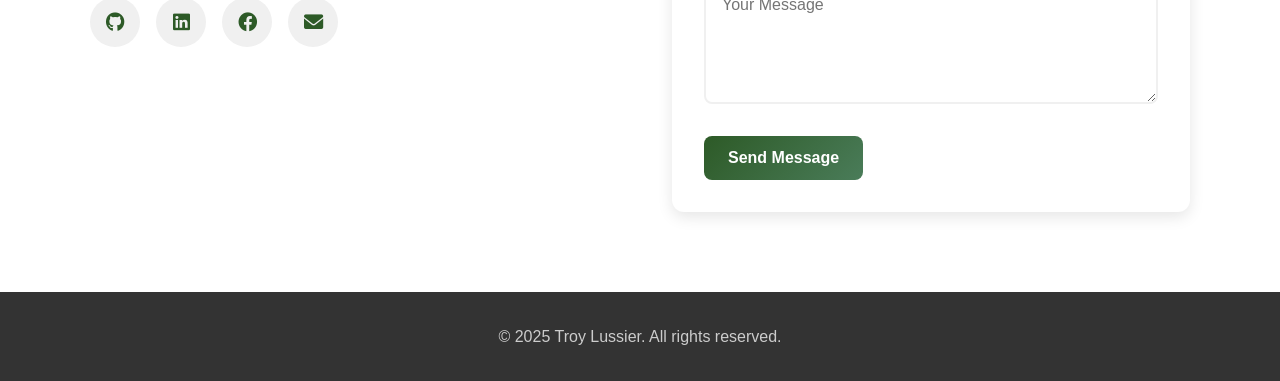
==== commit 0067e503: "Add comprehensive responsive design for all devices - iPhone, Android, tablets, and TVs - Enhanced v" ====
--- a/index.html
+++ b/index.html
@@ -2,7 +2,10 @@
 <html lang="en">
 <head>
     <meta charset="UTF-8">
-    <meta name="viewport" content="width=device-width, initial-scale=1.0">
+    <meta name="viewport" content="width=device-width, initial-scale=1.0, maximum-scale=5.0, user-scalable=yes">
+    <meta name="apple-mobile-web-app-capable" content="yes">
+    <meta name="apple-mobile-web-app-status-bar-style" content="black-translucent">
+    <meta name="format-detection" content="telephone=no">
     <title>Troy Lussier - Portfolio</title>
     <link rel="stylesheet" href="styles.css">
     <link href="https://cdnjs.cloudflare.com/ajax/libs/font-awesome/6.0.0/css/all.min.css" rel="stylesheet">
--- a/styles.css
+++ b/styles.css
@@ -7,19 +7,27 @@
 
 html {
     scroll-behavior: smooth;
+    -webkit-text-size-adjust: 100%;
+    -ms-text-size-adjust: 100%;
+    text-size-adjust: 100%;
 }
 
 body {
-    font-family: 'Segoe UI', Tahoma, Geneva, Verdana, sans-serif;
+    font-family: -apple-system, BlinkMacSystemFont, 'Segoe UI', Roboto, 'Helvetica Neue', Arial, sans-serif;
     line-height: 1.6;
     color: #333;
     overflow-x: hidden;
+    -webkit-font-smoothing: antialiased;
+    -moz-osx-font-smoothing: grayscale;
+    min-height: 100vh;
+    position: relative;
 }
 
 .container {
     max-width: 1200px;
     margin: 0 auto;
     padding: 0 20px;
+    width: 100%;
 }
 
 /* This is the typography */
@@ -52,6 +60,8 @@
 .btn {
     display: inline-block;
     padding: 12px 24px;
+    min-height: 44px;
+    min-width: 44px;
     border: none;
     border-radius: 8px;
     text-decoration: none;
@@ -60,6 +70,8 @@
     transition: all 0.3s ease;
     cursor: pointer;
     font-size: 1rem;
+    touch-action: manipulation;
+    -webkit-tap-highlight-color: transparent;
 }
 
 .btn-primary {
@@ -92,9 +104,11 @@
     right: 0;
     background: rgba(255, 255, 255, 0.95);
     backdrop-filter: blur(10px);
+    -webkit-backdrop-filter: blur(10px);
     z-index: 1000;
     padding: 1rem 0;
     transition: all 0.3s ease;
+    padding-top: max(1rem, env(safe-area-inset-top));
 }
 
 .navbar.scrolled {
@@ -1391,9 +1405,112 @@
 }
 
 /* This is the Responsive Design section */
+
+/* iOS Safari specific fixes */
+@supports (-webkit-touch-callout: none) {
+    body {
+        padding-bottom: env(safe-area-inset-bottom);
+    }
+    
+    .navbar {
+        padding-top: calc(1rem + env(safe-area-inset-top));
+    }
+}
+
+/* Large screens and TVs (1920px and above) */
+@media (min-width: 1920px) {
+    .container {
+        max-width: 1600px;
+    }
+    
+    h1 {
+        font-size: 4rem;
+    }
+    
+    h2 {
+        font-size: 3rem;
+    }
+    
+    .hero {
+        padding: 180px 20px 120px;
+    }
+    
+    .profile-photo {
+        width: 400px;
+        height: 400px;
+    }
+    
+    section {
+        padding: 120px 0;
+    }
+}
+
+/* Desktop and large tablets (1024px - 1919px) */
+@media (min-width: 1024px) and (max-width: 1919px) {
+    .container {
+        max-width: 1140px;
+    }
+}
+
+/* Tablets in landscape (992px - 1023px) */
+@media (min-width: 992px) and (max-width: 1023px) {
+    .container {
+        max-width: 960px;
+    }
+    
+    .skills-grid {
+        grid-template-columns: repeat(2, 1fr);
+    }
+    
+    .projects-grid {
+        grid-template-columns: repeat(2, 1fr);
+    }
+}
+
+/* Tablets in portrait (768px - 991px) */
+@media (min-width: 768px) and (max-width: 991px) {
+    .container {
+        max-width: 720px;
+    }
+    
+    h1 {
+        font-size: 2.75rem;
+    }
+    
+    h2 {
+        font-size: 2.25rem;
+    }
+    
+    .hero {
+        padding: 140px 20px 80px;
+    }
+    
+    .profile-photo {
+        width: 280px;
+        height: 280px;
+    }
+    
+    .skills-grid {
+        grid-template-columns: repeat(2, 1fr);
+    }
+    
+    .projects-grid {
+        grid-template-columns: repeat(2, 1fr);
+    }
+    
+    .about-content {
+        grid-template-columns: 1fr;
+        gap: 3rem;
+    }
+}
+
+/* Mobile devices and small tablets (max-width: 768px) */
 @media (max-width: 768px) {
     .hamburger {
         display: flex;
+        min-width: 44px;
+        min-height: 44px;
+        padding: 10px;
     }
 
     .nav-menu {
@@ -1407,6 +1524,9 @@
         transition: 0.3s;
         box-shadow: 0 10px 27px rgba(0, 0, 0, 0.05);
         padding: 2rem 0;
+        max-height: calc(100vh - 70px);
+        overflow-y: auto;
+        -webkit-overflow-scrolling: touch;
     }
 
     .nav-menu.active {
@@ -1502,10 +1622,42 @@
 
     .btn {
         width: 100%;
-        max-width: 200px;
-    }
-}
-
+        max-width: 280px;
+        padding: 14px 24px;
+    }
+    
+    /* Improve touch targets */
+    .nav-link {
+        padding: 1rem;
+        min-height: 44px;
+        display: flex;
+        align-items: center;
+        justify-content: center;
+    }
+    
+    .theme-toggle {
+        min-width: 44px;
+        min-height: 44px;
+    }
+}
+
+/* Large phones in landscape (568px - 767px) */
+@media (min-width: 568px) and (max-width: 767px) and (orientation: landscape) {
+    .hero {
+        padding: 100px 20px 40px;
+    }
+    
+    .profile-photo {
+        width: 180px;
+        height: 180px;
+    }
+    
+    section {
+        padding: 50px 0;
+    }
+}
+
+/* Small phones (max-width: 480px) */
 @media (max-width: 480px) {
     .container {
         padding: 0 15px;
@@ -1540,6 +1692,90 @@
 
     .contact-form {
         padding: 1.5rem;
+    }
+    
+    .btn {
+        padding: 16px 24px;
+        font-size: 1rem;
+    }
+    
+    /* Ensure all interactive elements are touch-friendly */
+    button, a, input, textarea, select {
+        min-height: 44px;
+    }
+    
+    input, textarea {
+        font-size: 16px; /* Prevents zoom on iOS */
+    }
+}
+
+/* Extra small devices (max-width: 360px) */
+@media (max-width: 360px) {
+    h1 {
+        font-size: 1.75rem;
+    }
+    
+    h2 {
+        font-size: 1.5rem;
+    }
+    
+    .container {
+        padding: 0 10px;
+    }
+    
+    .profile-photo {
+        width: 180px;
+        height: 180px;
+    }
+    
+    .about-photo {
+        width: 180px;
+        height: 180px;
+    }
+    
+    section {
+        padding: 40px 0;
+    }
+}
+
+/* Landscape orientation optimization for all mobile devices */
+@media (max-height: 500px) and (orientation: landscape) {
+    .hero {
+        padding: 80px 20px 40px;
+    }
+    
+    .profile-photo {
+        width: 150px;
+        height: 150px;
+    }
+    
+    section {
+        padding: 40px 0;
+    }
+    
+    h1 {
+        font-size: 1.75rem;
+    }
+}
+
+/* Fix for images on all devices */
+img {
+    max-width: 100%;
+    height: auto;
+    display: block;
+}
+
+/* Prevent text from being too small on any device */
+@media (max-width: 768px) {
+    body {
+        font-size: 16px;
+    }
+}
+
+/* High DPI displays (Retina) */
+@media (-webkit-min-device-pixel-ratio: 2), (min-resolution: 192dpi) {
+    body {
+        -webkit-font-smoothing: antialiased;
     }
 }
 
@@ -1757,4 +1993,71 @@
 
 [data-theme="dark"] ::-webkit-scrollbar-thumb {
     background: linear-gradient(135deg, #4a7c59 0%, #2d5a27 100%);
+}
+
+/* ==============================================
+   MOBILE MENU BODY SCROLL LOCK
+   ============================================== */
+body.menu-open {
+    overflow: hidden;
+    position: fixed;
+    width: 100%;
+}
+
+/* ==============================================
+   ACCESSIBILITY & PERFORMANCE IMPROVEMENTS
+   ============================================== */
+
+/* Focus styles for keyboard navigation */
+a:focus, button:focus, input:focus, textarea:focus, select:focus {
+    outline: 2px solid #4a7c59;
+    outline-offset: 2px;
+}
+
+/* Reduce motion for users who prefer it */
+@media (prefers-reduced-motion: reduce) {
+    *,
+    *::before,
+    *::after {
+        animation-duration: 0.01ms !important;
+        animation-iteration-count: 1 !important;
+        transition-duration: 0.01ms !important;
+        scroll-behavior: auto !important;
+    }
+}
+
+/* Improve performance with will-change */
+.hamburger,
+.nav-menu,
+.btn,
+.project-card,
+.skill-card {
+    will-change: transform;
+}
+
+/* Print styles */
+@media print {
+    .navbar,
+    .hamburger,
+    .theme-toggle,
+    .scroll-to-top {
+        display: none;
+    }
+    
+    body {
+        background: white;
+        color: black;
+    }
+}
+
+/* High contrast mode support */
+@media (prefers-contrast: high) {
+    body {
+        background: white;
+        color: black;
+    }
+    
+    .btn {
+        border: 2px solid currentColor;
+    }
 }
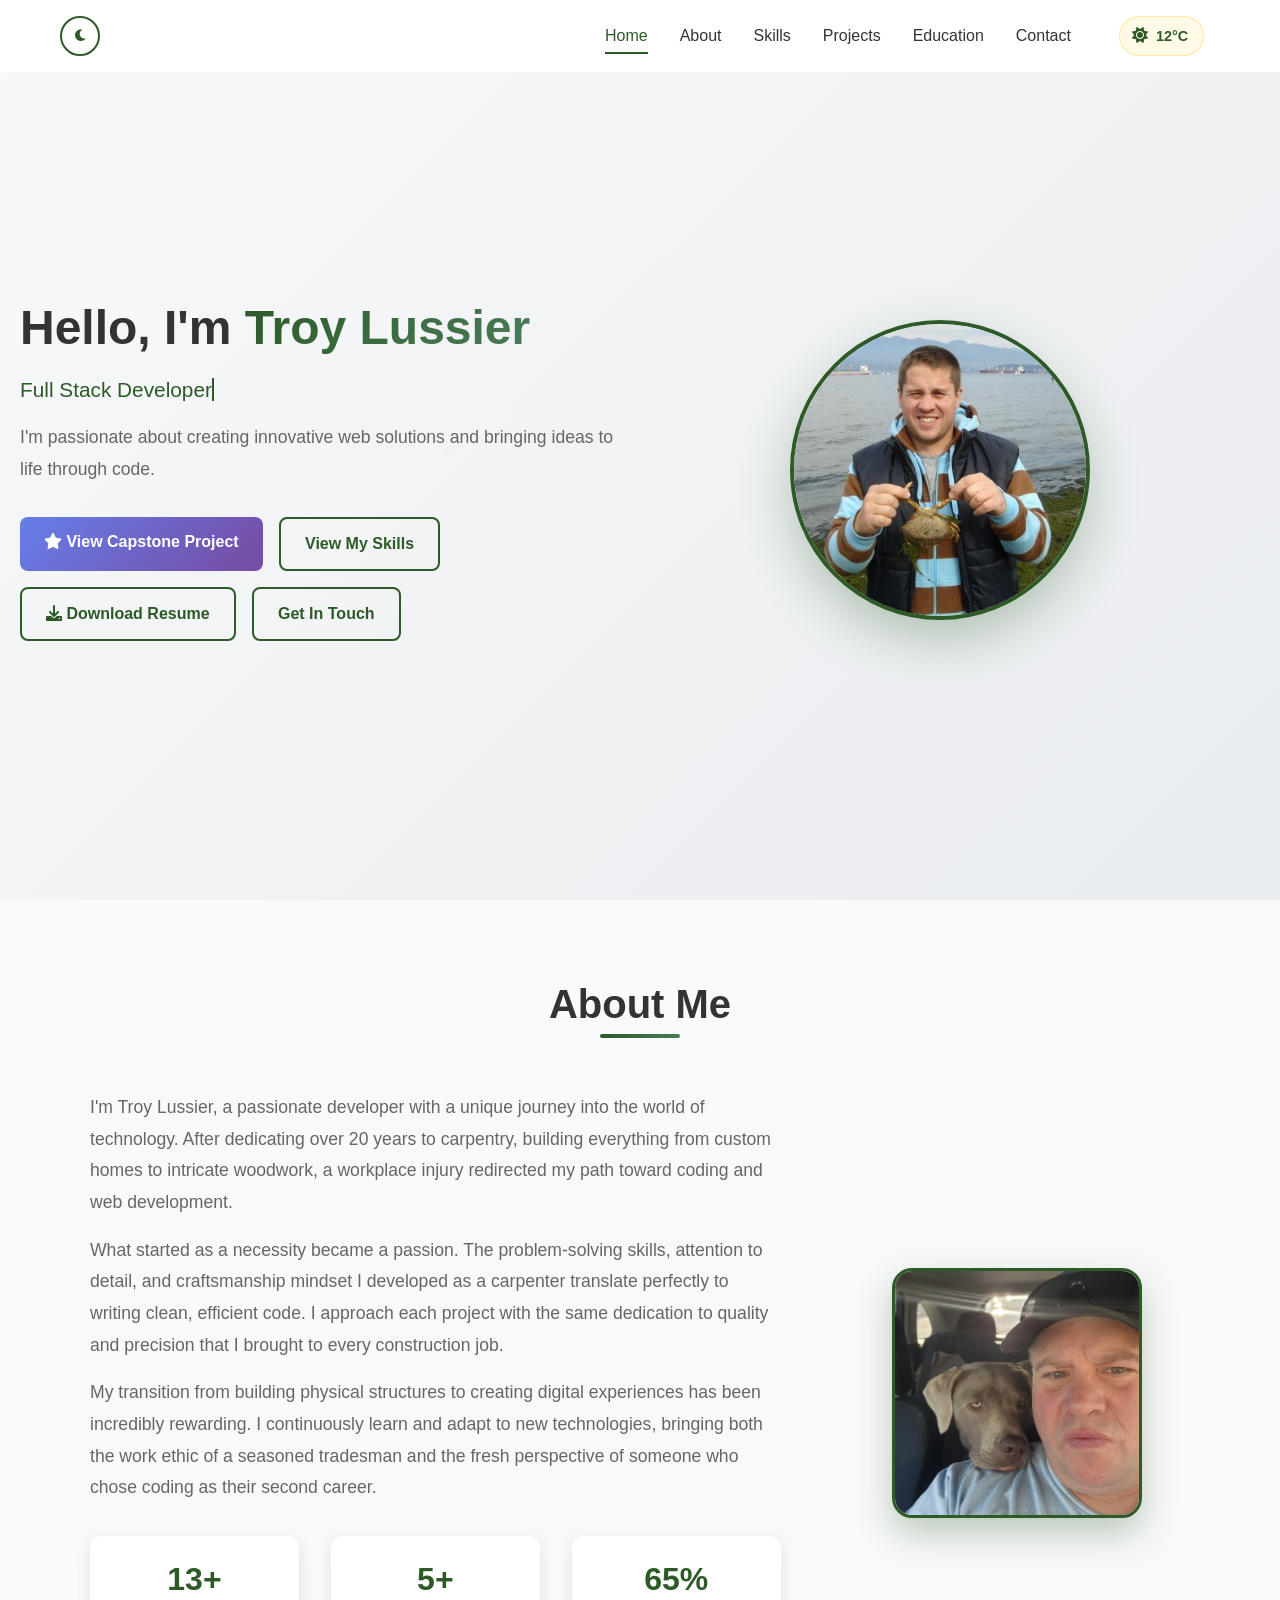
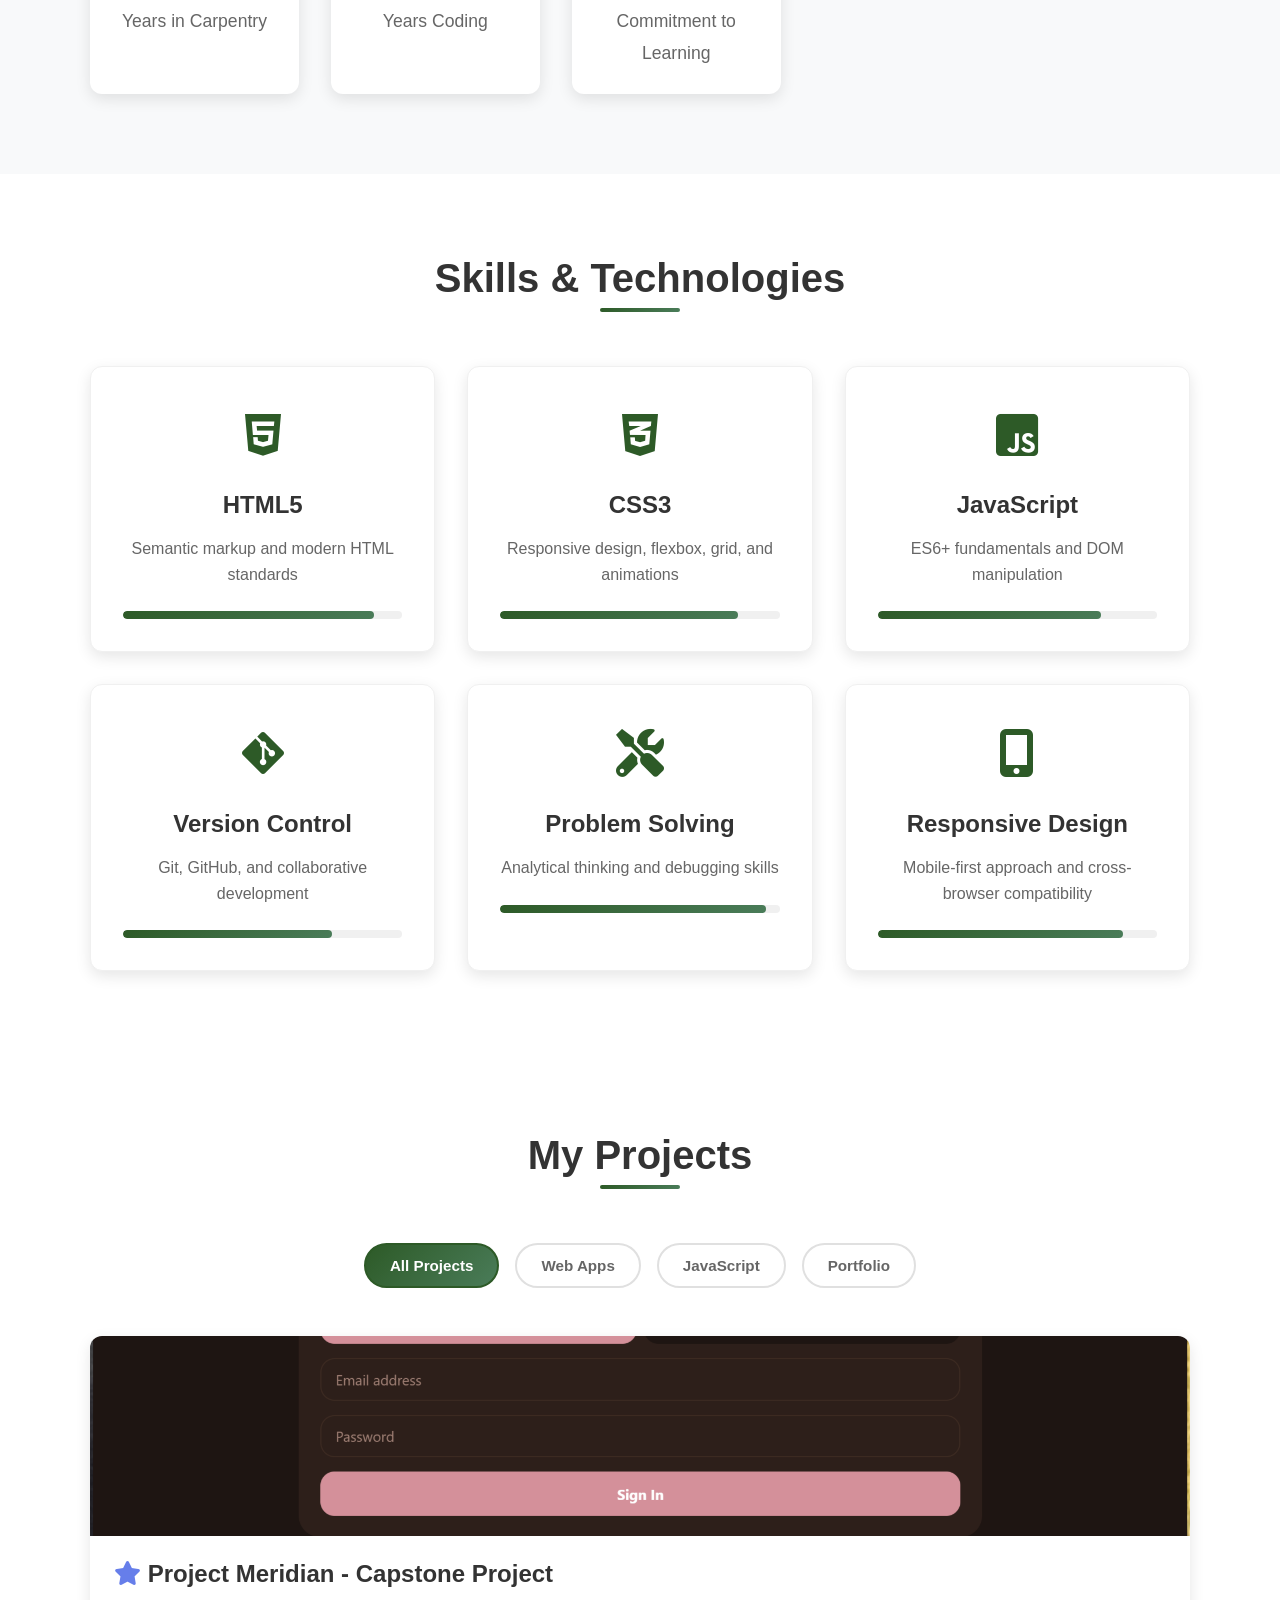
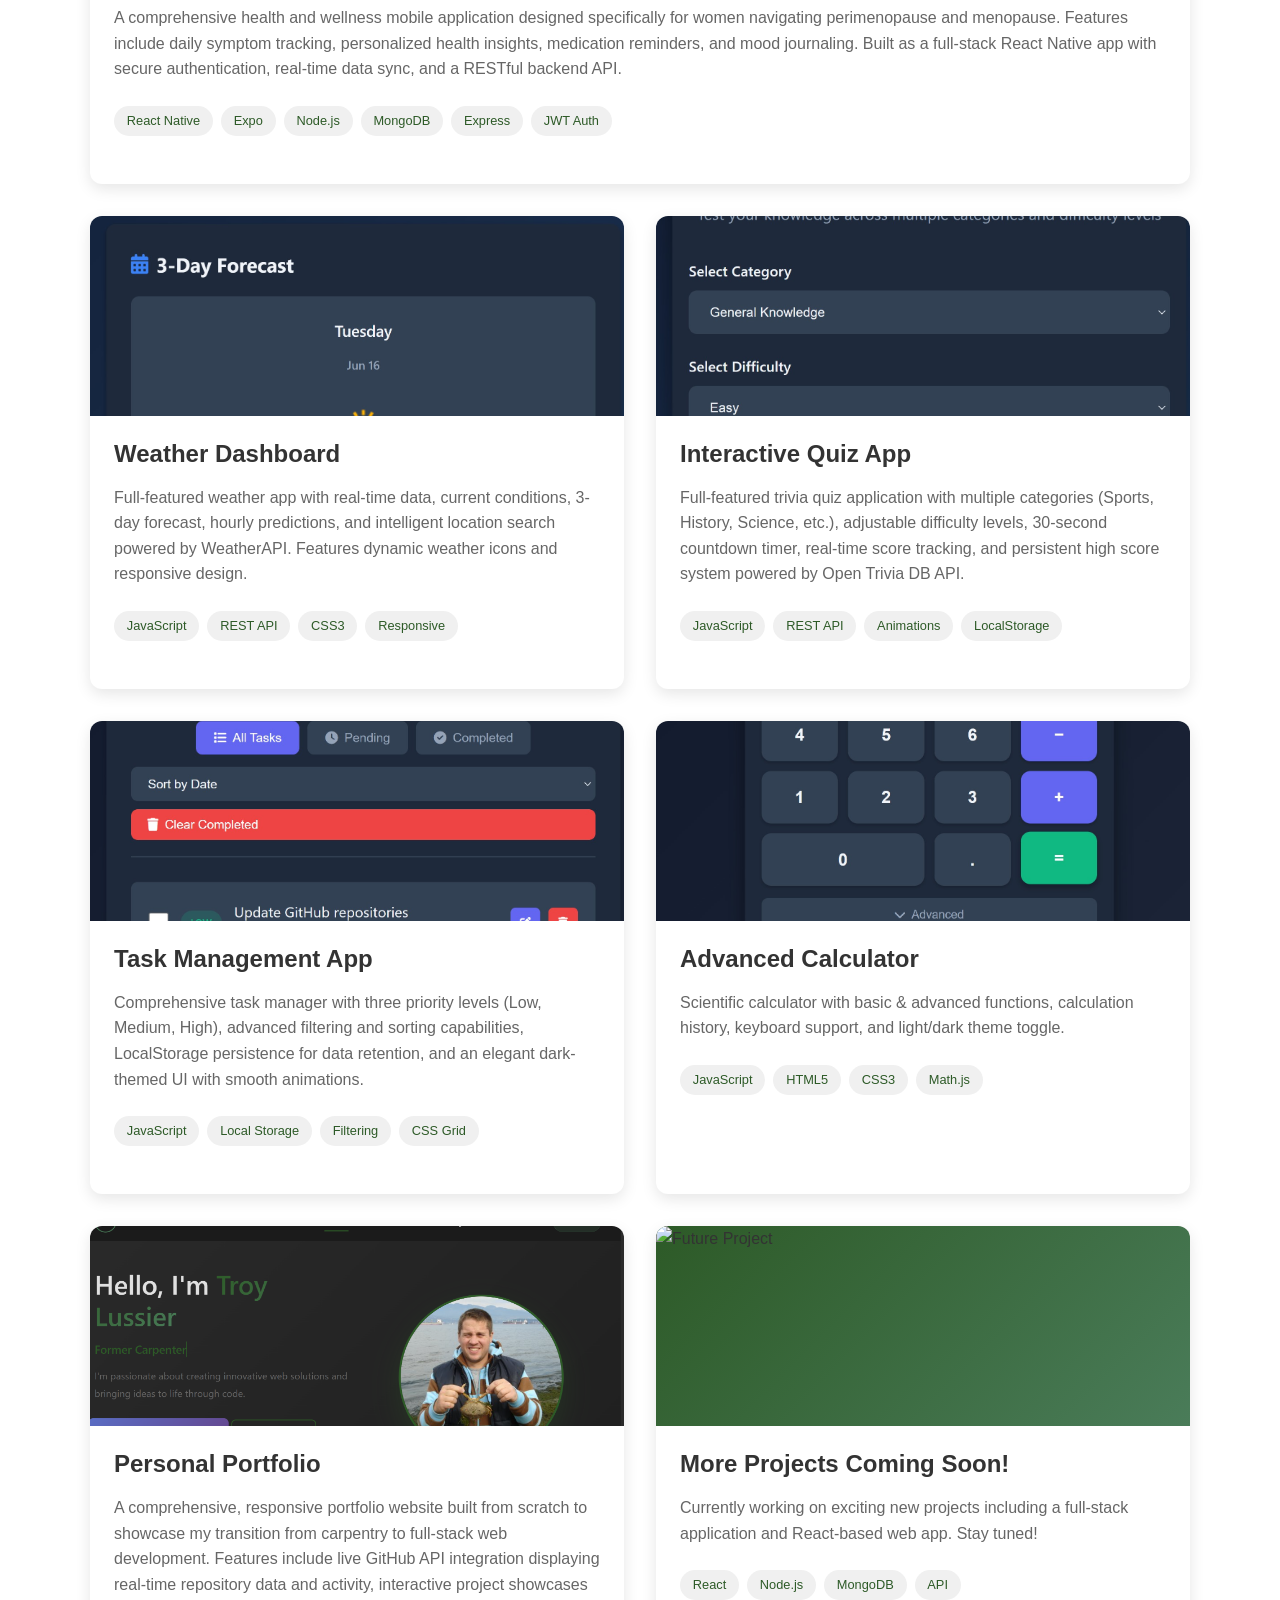
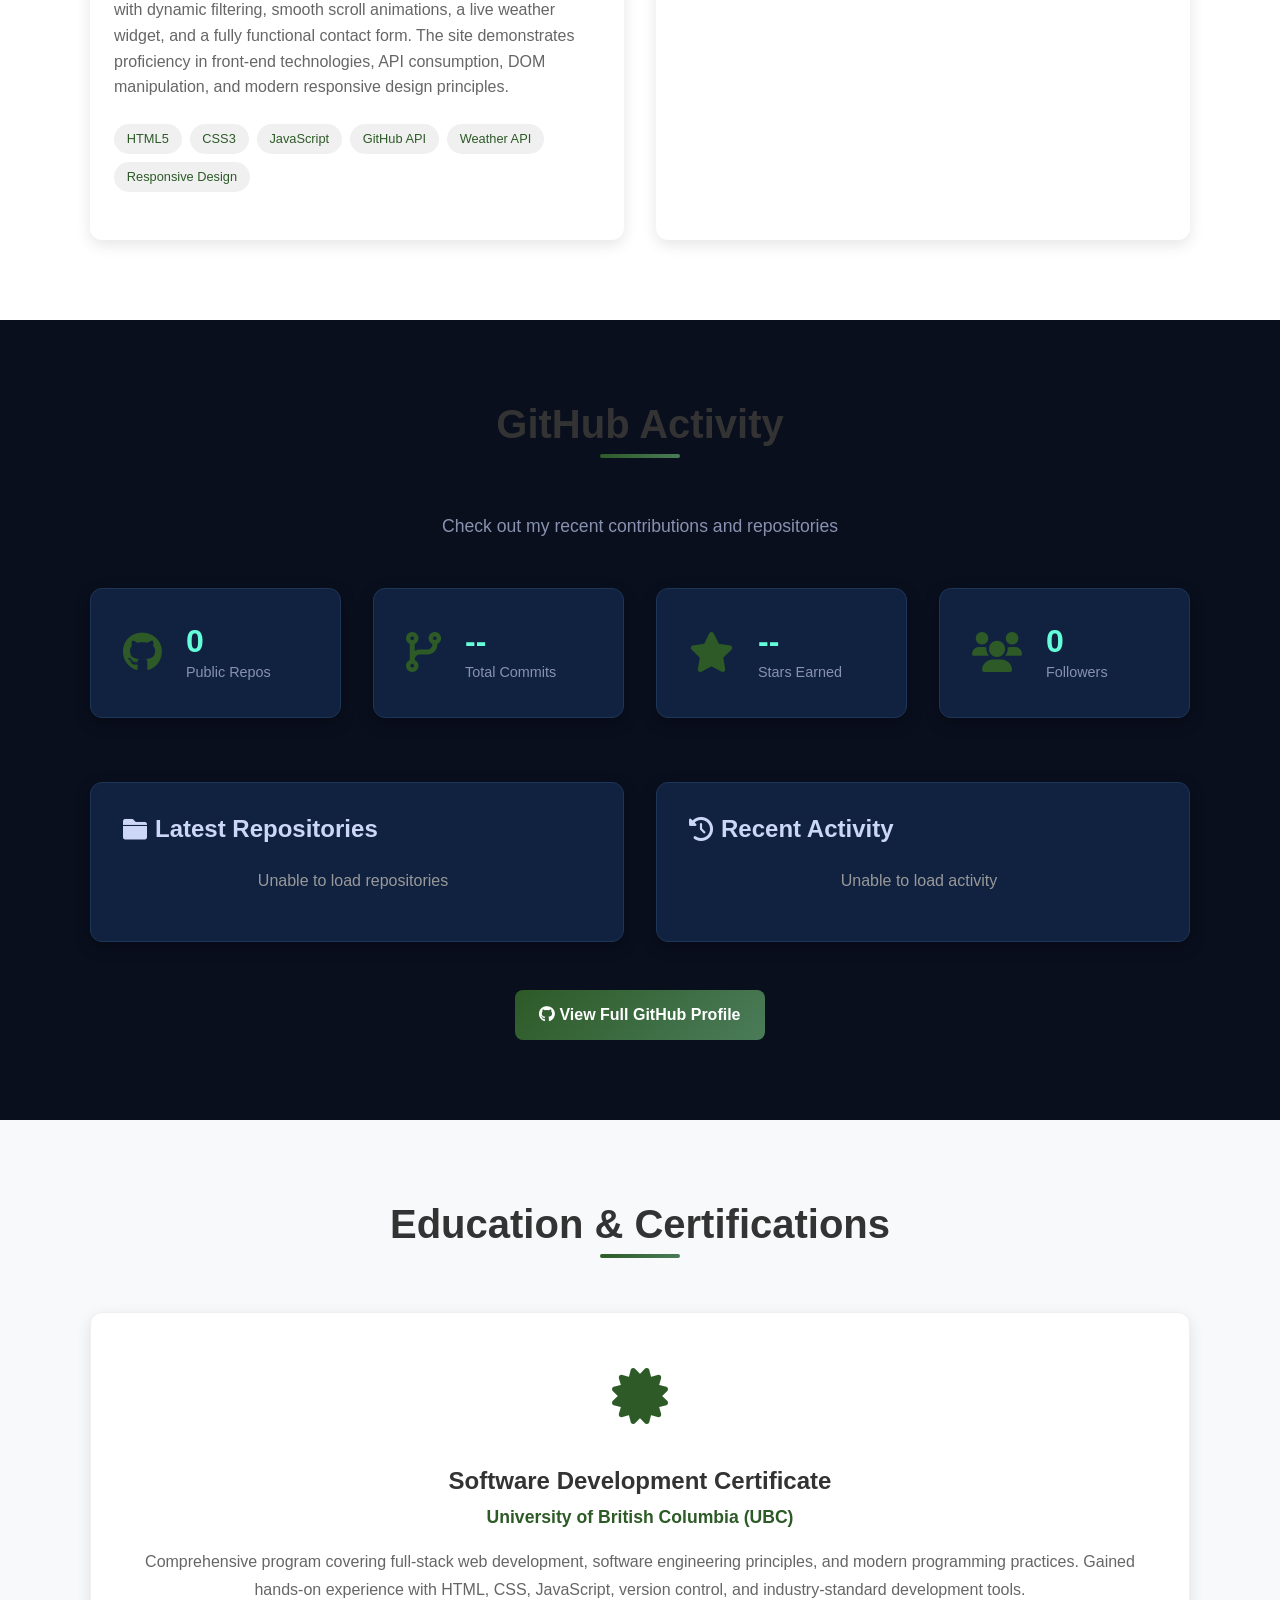
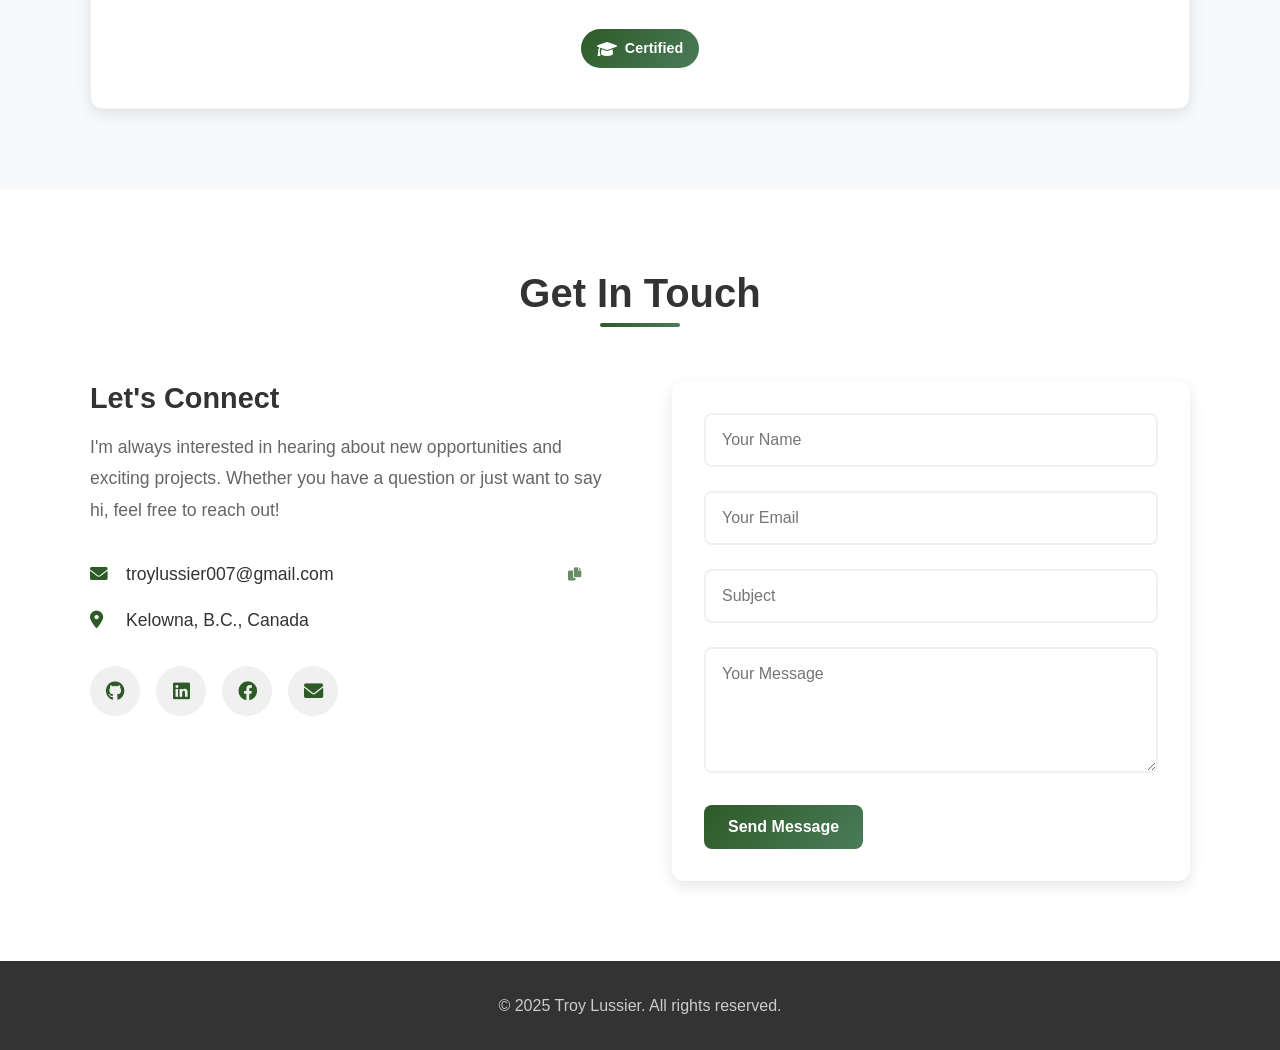
==== commit 86aa38d1: "Add UBC Software Development Certificate to main portfolio page (index.html)" ====
--- a/index.html
+++ b/index.html
@@ -22,6 +22,7 @@
                 <a href="#about" class="nav-link">About</a>
                 <a href="#skills" class="nav-link">Skills</a>
                 <a href="#projects" class="nav-link">Projects</a>
+                <a href="#education" class="nav-link">Education</a>
                 <a href="#contact" class="nav-link">Contact</a>
                 <div class="weather-widget-nav" id="weatherWidgetNav">
                     <div class="weather-content-nav">
@@ -479,6 +480,31 @@
         </div>
     </section>
 
+    <!-- this is where the Education & Certifications Section is located -->
+    <section id="education" class="education">
+        <div class="container">
+            <h2 class="section-title">Education & Certifications</h2>
+            <div class="education-grid">
+                <div class="education-card">
+                    <div class="education-icon">
+                        <i class="fas fa-certificate"></i>
+                    </div>
+                    <h3>Software Development Certificate</h3>
+                    <p class="institution">University of British Columbia (UBC)</p>
+                    <p class="description">
+                        Comprehensive program covering full-stack web development, software engineering principles, 
+                        and modern programming practices. Gained hands-on experience with HTML, CSS, JavaScript, 
+                        version control, and industry-standard development tools.
+                    </p>
+                    <div class="education-badge">
+                        <i class="fas fa-graduation-cap"></i>
+                        <span>Certified</span>
+                    </div>
+                </div>
+            </div>
+        </div>
+    </section>
+
     <!-- this is where the Contact Section is located -->
     <section id="contact" class="contact">
         <div class="container">
--- a/styles.css
+++ b/styles.css
@@ -910,6 +910,77 @@
     margin-right: 0.5rem;
 }
 
+/* This is where we style the education section */
+.education {
+    padding: 80px 0;
+    background: #f8f9fa;
+}
+
+.education-grid {
+    display: grid;
+    grid-template-columns: repeat(auto-fit, minmax(300px, 1fr));
+    gap: 2rem;
+    margin-top: 3rem;
+}
+
+.education-card {
+    background: white;
+    padding: 2.5rem;
+    border-radius: 12px;
+    text-align: center;
+    box-shadow: 0 5px 15px rgba(0, 0, 0, 0.1);
+    transition: all 0.3s ease;
+    border: 1px solid #f0f0f0;
+    position: relative;
+    transform: translateY(0);
+}
+
+.education-card:hover {
+    transform: translateY(-10px);
+    box-shadow: 0 15px 35px rgba(0, 0, 0, 0.15);
+}
+
+.education-icon {
+    font-size: 3.5rem;
+    color: #2d5a27;
+    margin-bottom: 1.5rem;
+}
+
+.education-card h3 {
+    color: #333;
+    margin-bottom: 0.5rem;
+    font-size: 1.5rem;
+}
+
+.education-card .institution {
+    color: #2d5a27;
+    font-weight: 600;
+    font-size: 1.1rem;
+    margin-bottom: 1rem;
+}
+
+.education-card .description {
+    color: #666;
+    line-height: 1.8;
+    margin-bottom: 1.5rem;
+}
+
+.education-badge {
+    display: inline-flex;
+    align-items: center;
+    gap: 0.5rem;
+    background: linear-gradient(135deg, #2d5a27 0%, #4a7c59 100%);
+    color: white;
+    padding: 0.5rem 1rem;
+    border-radius: 20px;
+    font-size: 0.9rem;
+    font-weight: 600;
+}
+
+.education-badge i {
+    font-size: 1rem;
+}
+
 /* This is where we style the contact section */
 .contact-content {
     display: grid;
@@ -1602,6 +1673,14 @@
         grid-template-columns: 1fr;
     }
 
+    .education-grid {
+        grid-template-columns: 1fr;
+    }
+
+    .education-card {
+        padding: 2rem;
+    }
+
     .project-filters {
         gap: 0.5rem;
     }
@@ -1885,6 +1964,10 @@
     background: #1a1a1a;
 }
 
+[data-theme="dark"] .education {
+    background: #1a1a1a;
+}
+
 [data-theme="dark"] .projects {
     background: #1a1a1a;
 }
@@ -1894,6 +1977,7 @@
 }
 
 [data-theme="dark"] .skill-card,
+[data-theme="dark"] .education-card,
 [data-theme="dark"] .stat,
 [data-theme="dark"] .contact-form,
 [data-theme="dark"] .project-card {
@@ -1933,13 +2017,19 @@
 }
 
 [data-theme="dark"] .skill-card h3,
+[data-theme="dark"] .education-card h3,
 [data-theme="dark"] .stat h3 {
     color: #e0e0e0;
 }
 
 [data-theme="dark"] .skill-card p,
+[data-theme="dark"] .education-card .description,
 [data-theme="dark"] .stat p {
     color: #b0b0b0;
+}
+
+[data-theme="dark"] .education-card .institution {
+    color: #4a7c59;
 }
 
 [data-theme="dark"] .form-group input,
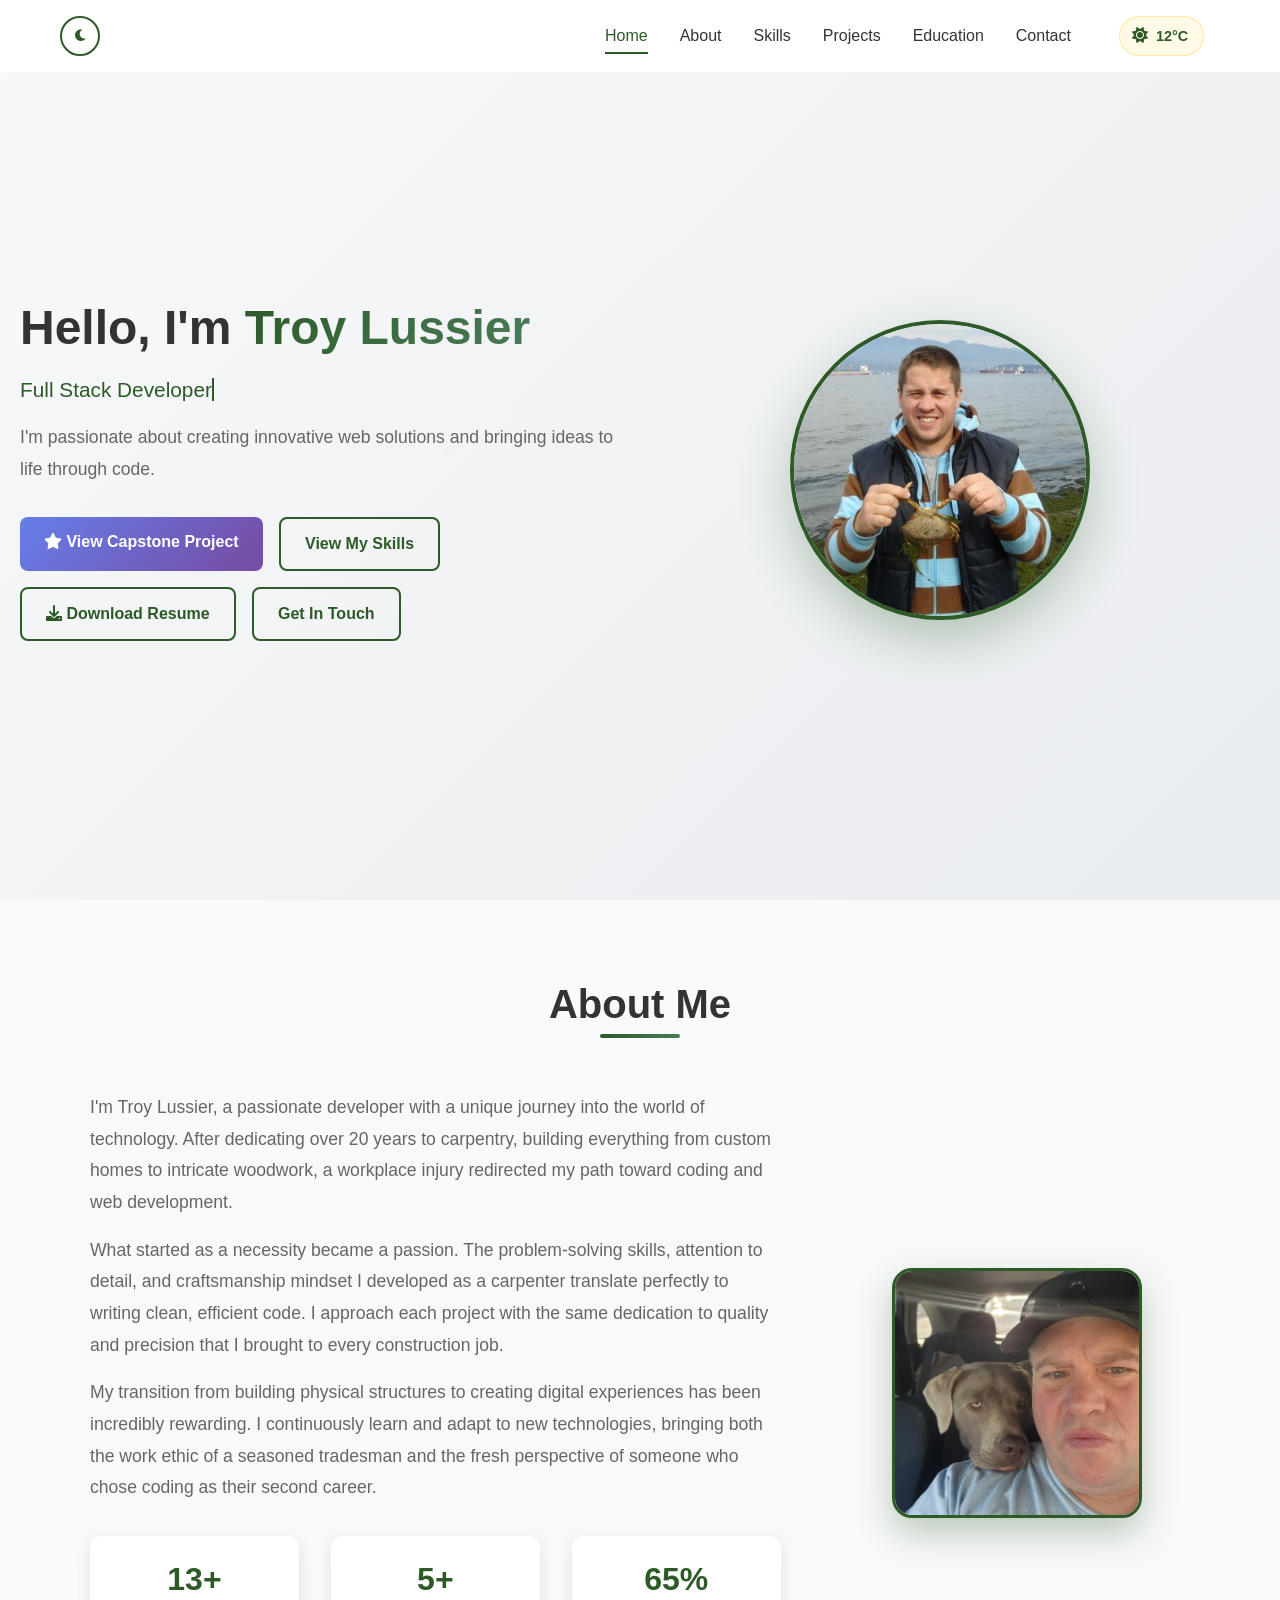
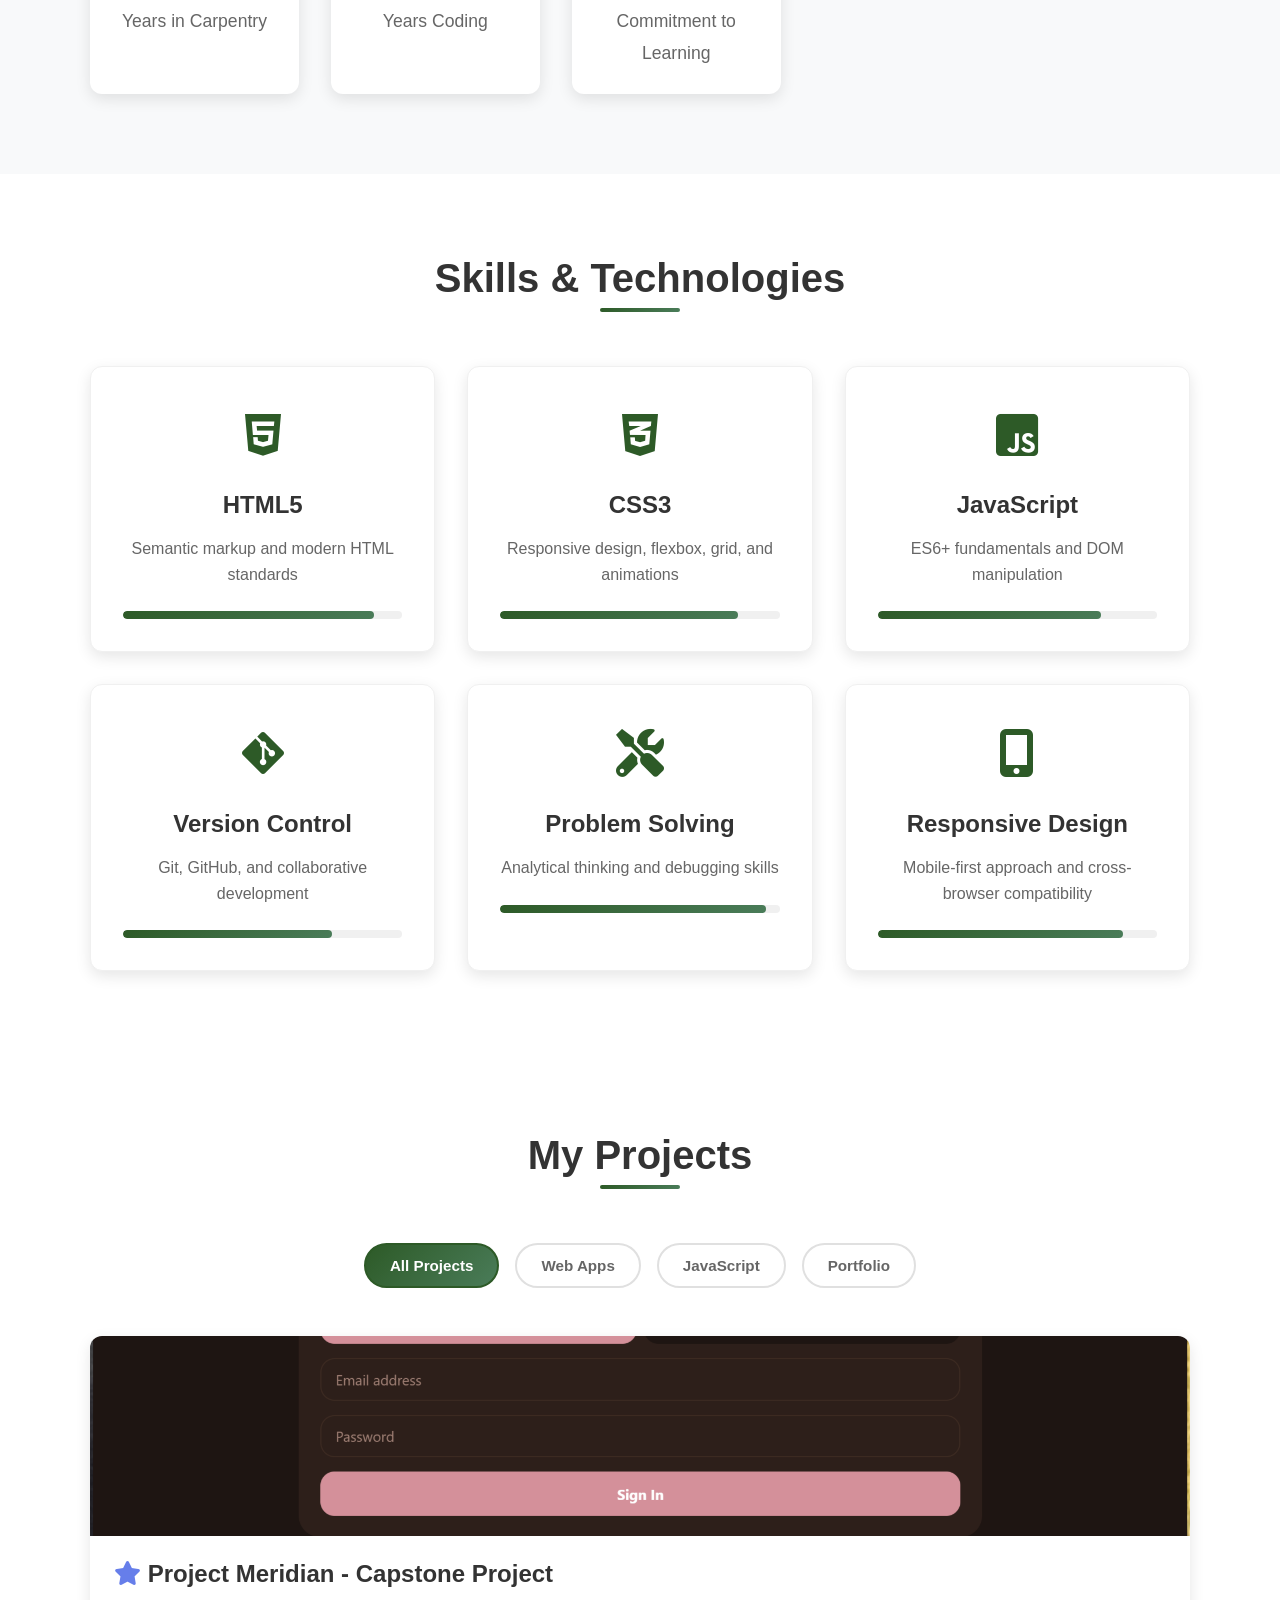
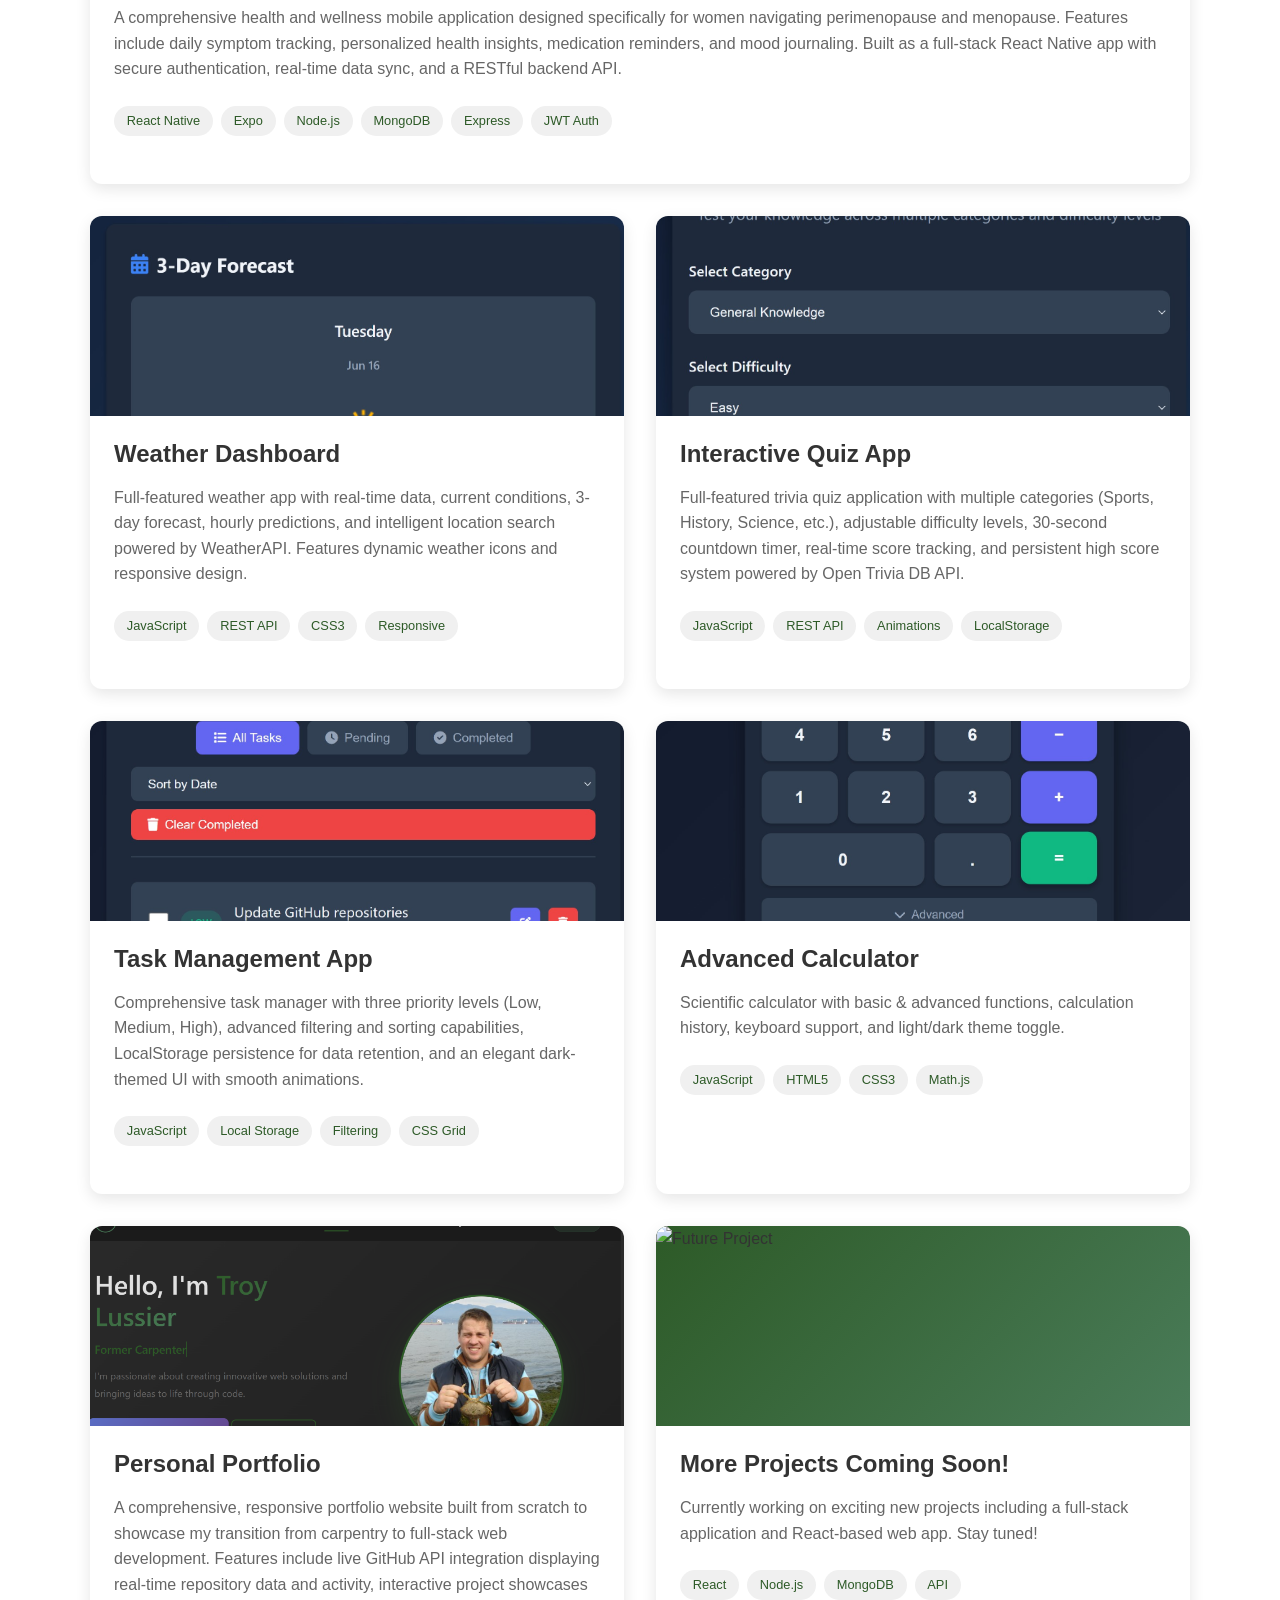
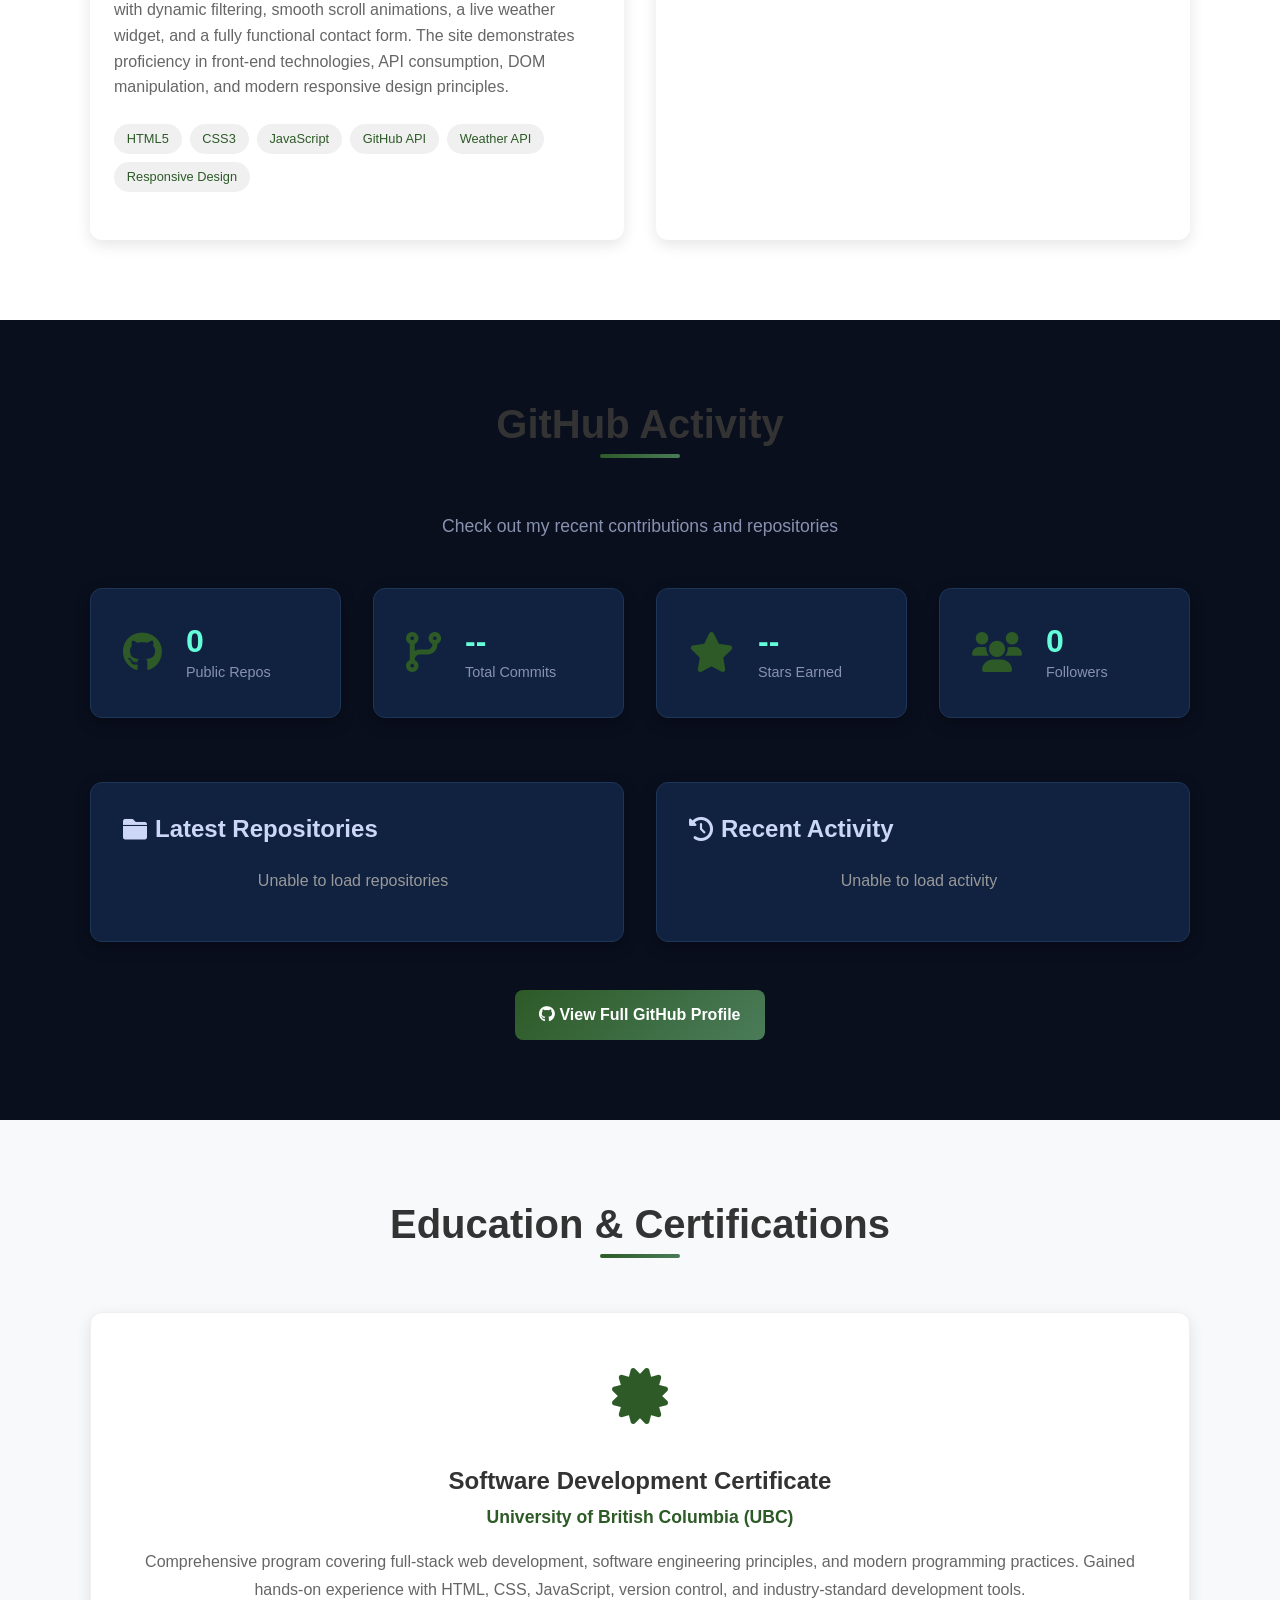
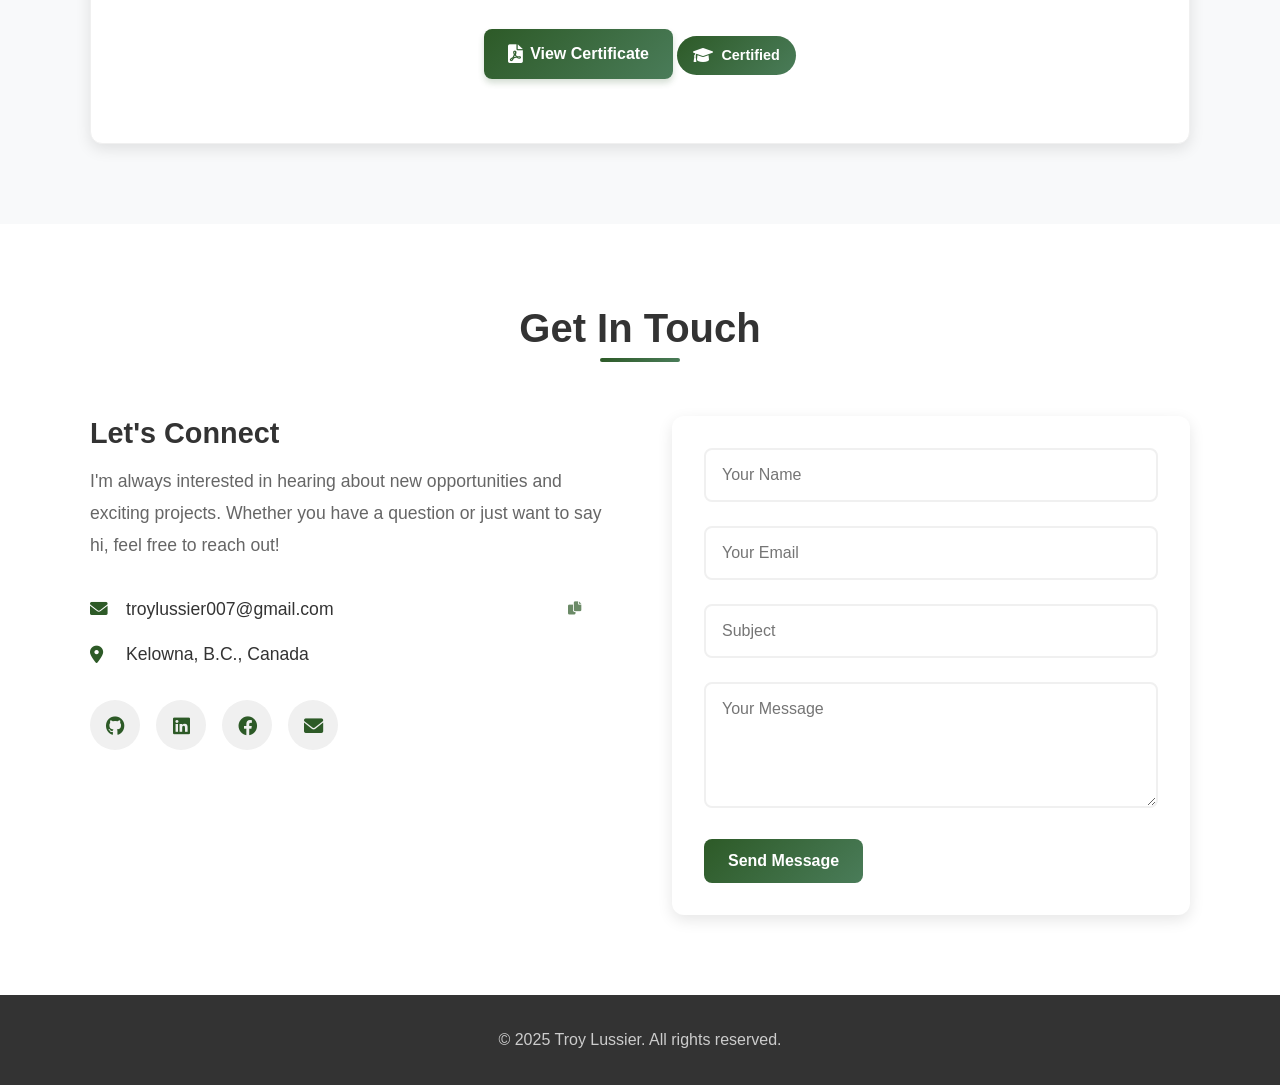
==== commit c8f70f8d: "Add CNAME for custom domain and certificate button, remove deployment files" ====
--- a/index.html
+++ b/index.html
@@ -496,6 +496,13 @@
                         and modern programming practices. Gained hands-on experience with HTML, CSS, JavaScript, 
                         version control, and industry-standard development tools.
                     </p>
+                    <a href="CircuitStreamCertifiedSoftwareDeveloperUniversityofBritishColumbiaExtendedLearning_Badge20260620-32-uf2bsc.pdf" 
+                       class="cert-button" 
+                       target="_blank" 
+                       rel="noopener noreferrer">
+                        <i class="fas fa-file-pdf"></i>
+                        View Certificate
+                    </a>
                     <div class="education-badge">
                         <i class="fas fa-graduation-cap"></i>
                         <span>Certified</span>
--- a/styles.css
+++ b/styles.css
@@ -965,6 +965,32 @@
     margin-bottom: 1.5rem;
 }
 
+.cert-button {
+    display: inline-flex;
+    align-items: center;
+    gap: 0.5rem;
+    background: linear-gradient(135deg, #2d5a27 0%, #4a7c59 100%);
+    color: white;
+    padding: 0.75rem 1.5rem;
+    border-radius: 8px;
+    text-decoration: none;
+    font-weight: 600;
+    font-size: 1rem;
+    transition: all 0.3s ease;
+    margin-bottom: 1.5rem;
+    box-shadow: 0 4px 6px rgba(45, 90, 39, 0.2);
+}
+
+.cert-button:hover {
+    background: linear-gradient(135deg, #4a7c59 0%, #2d5a27 100%);
+    transform: translateY(-2px);
+    box-shadow: 0 6px 12px rgba(45, 90, 39, 0.3);
+}
+
+.cert-button i {
+    font-size: 1.2rem;
+}
+
 .education-badge {
     display: inline-flex;
     align-items: center;
